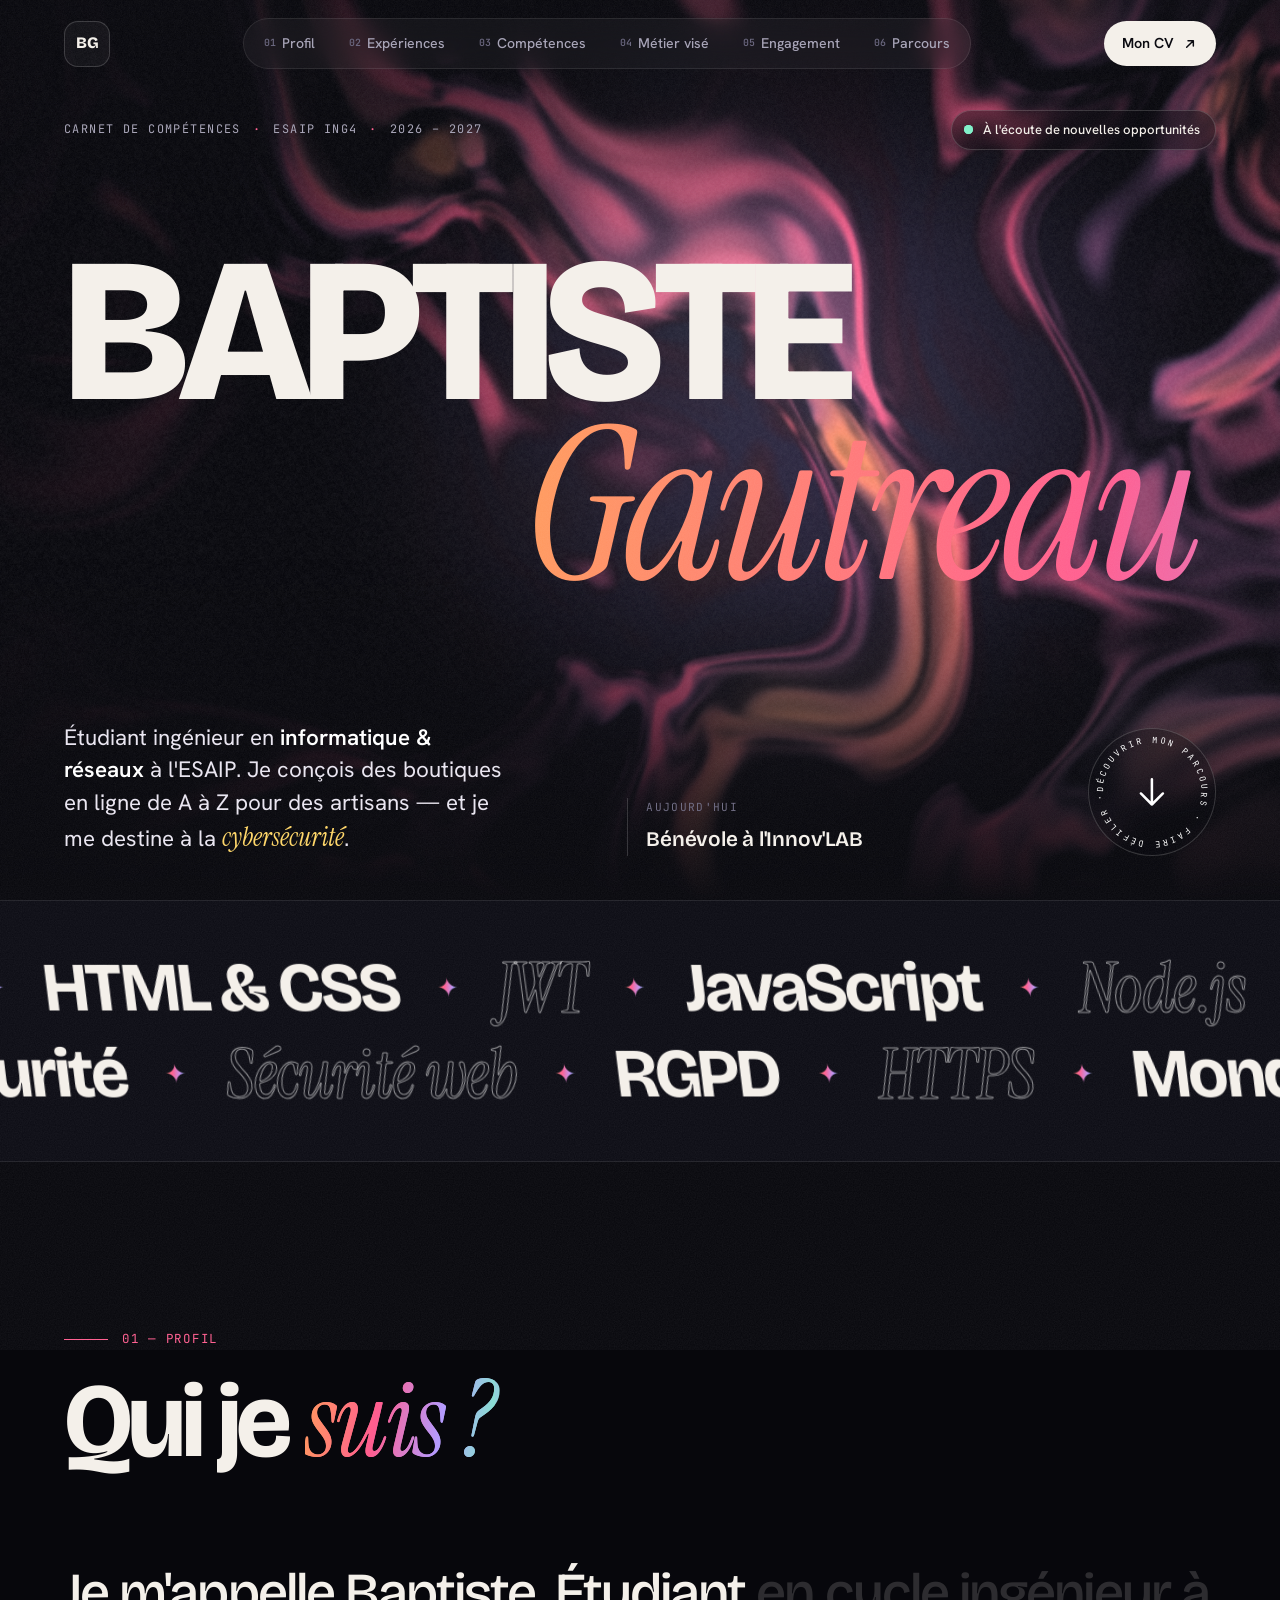
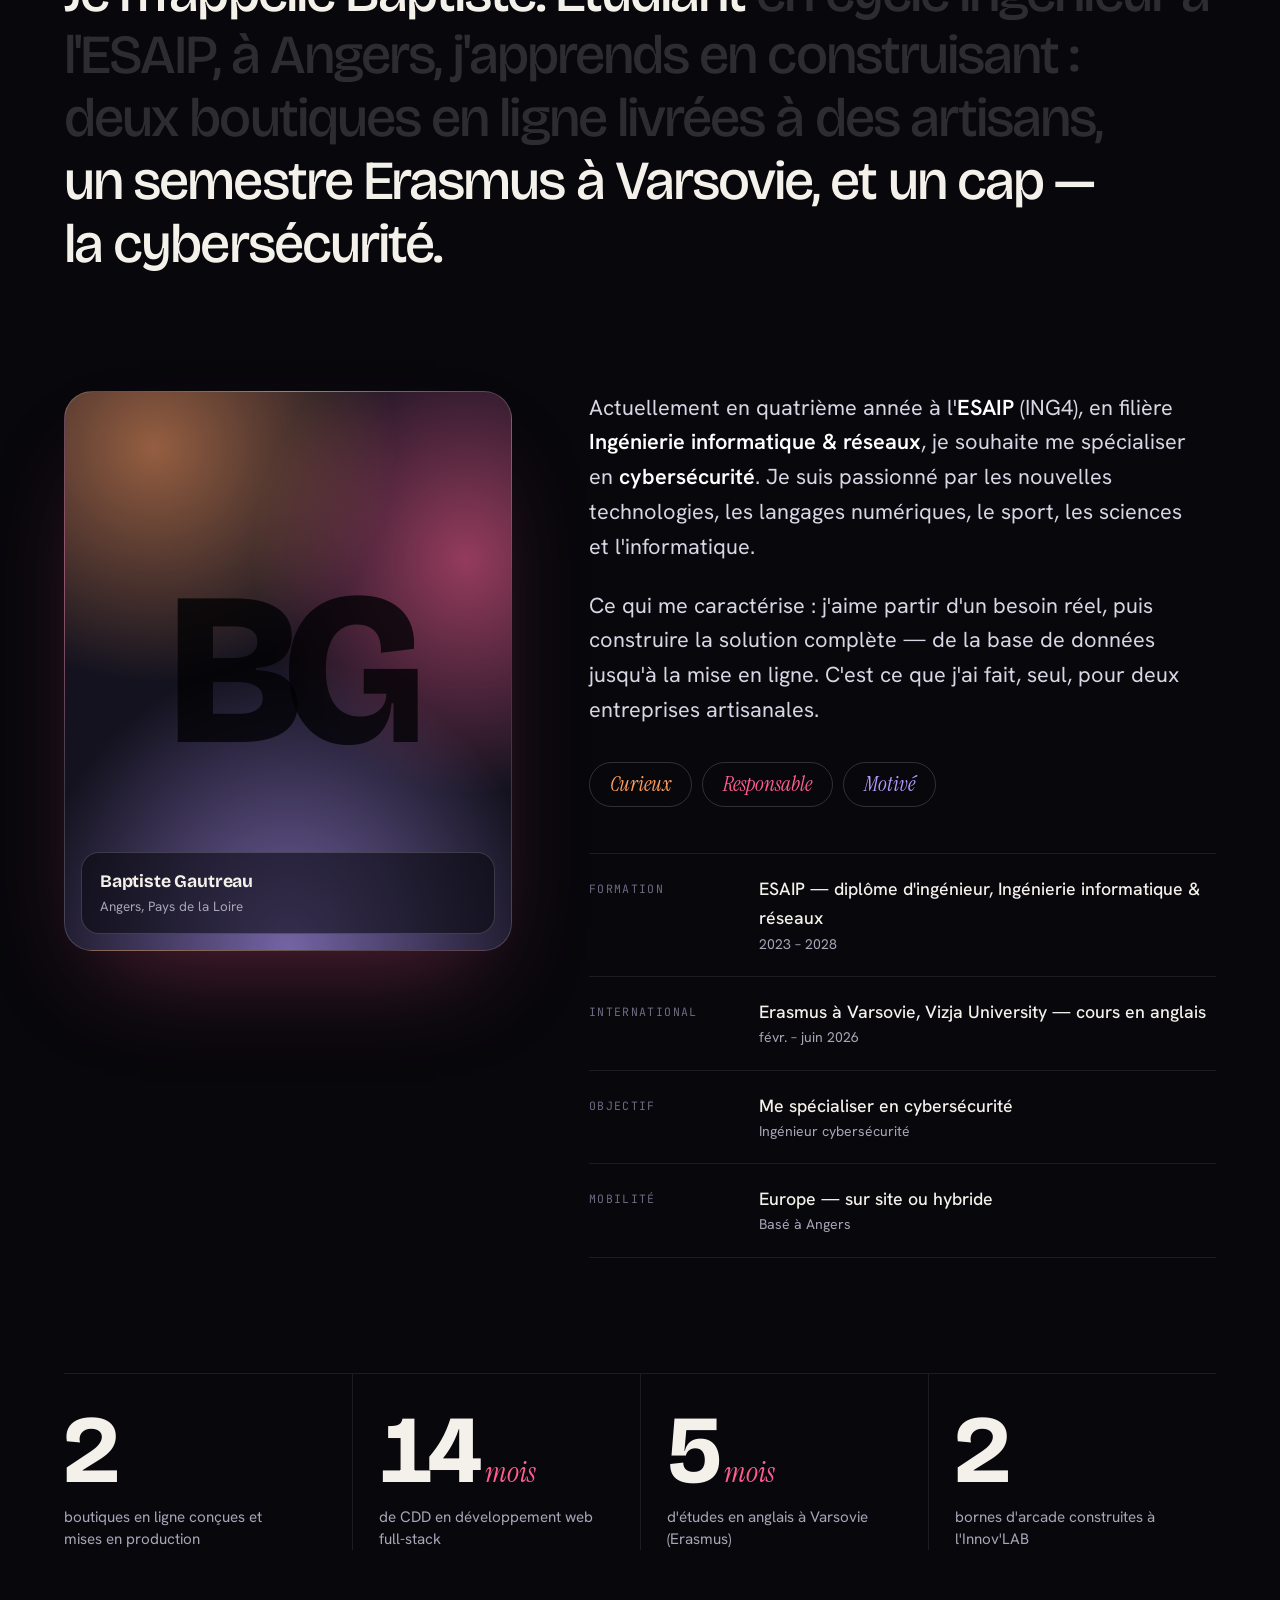
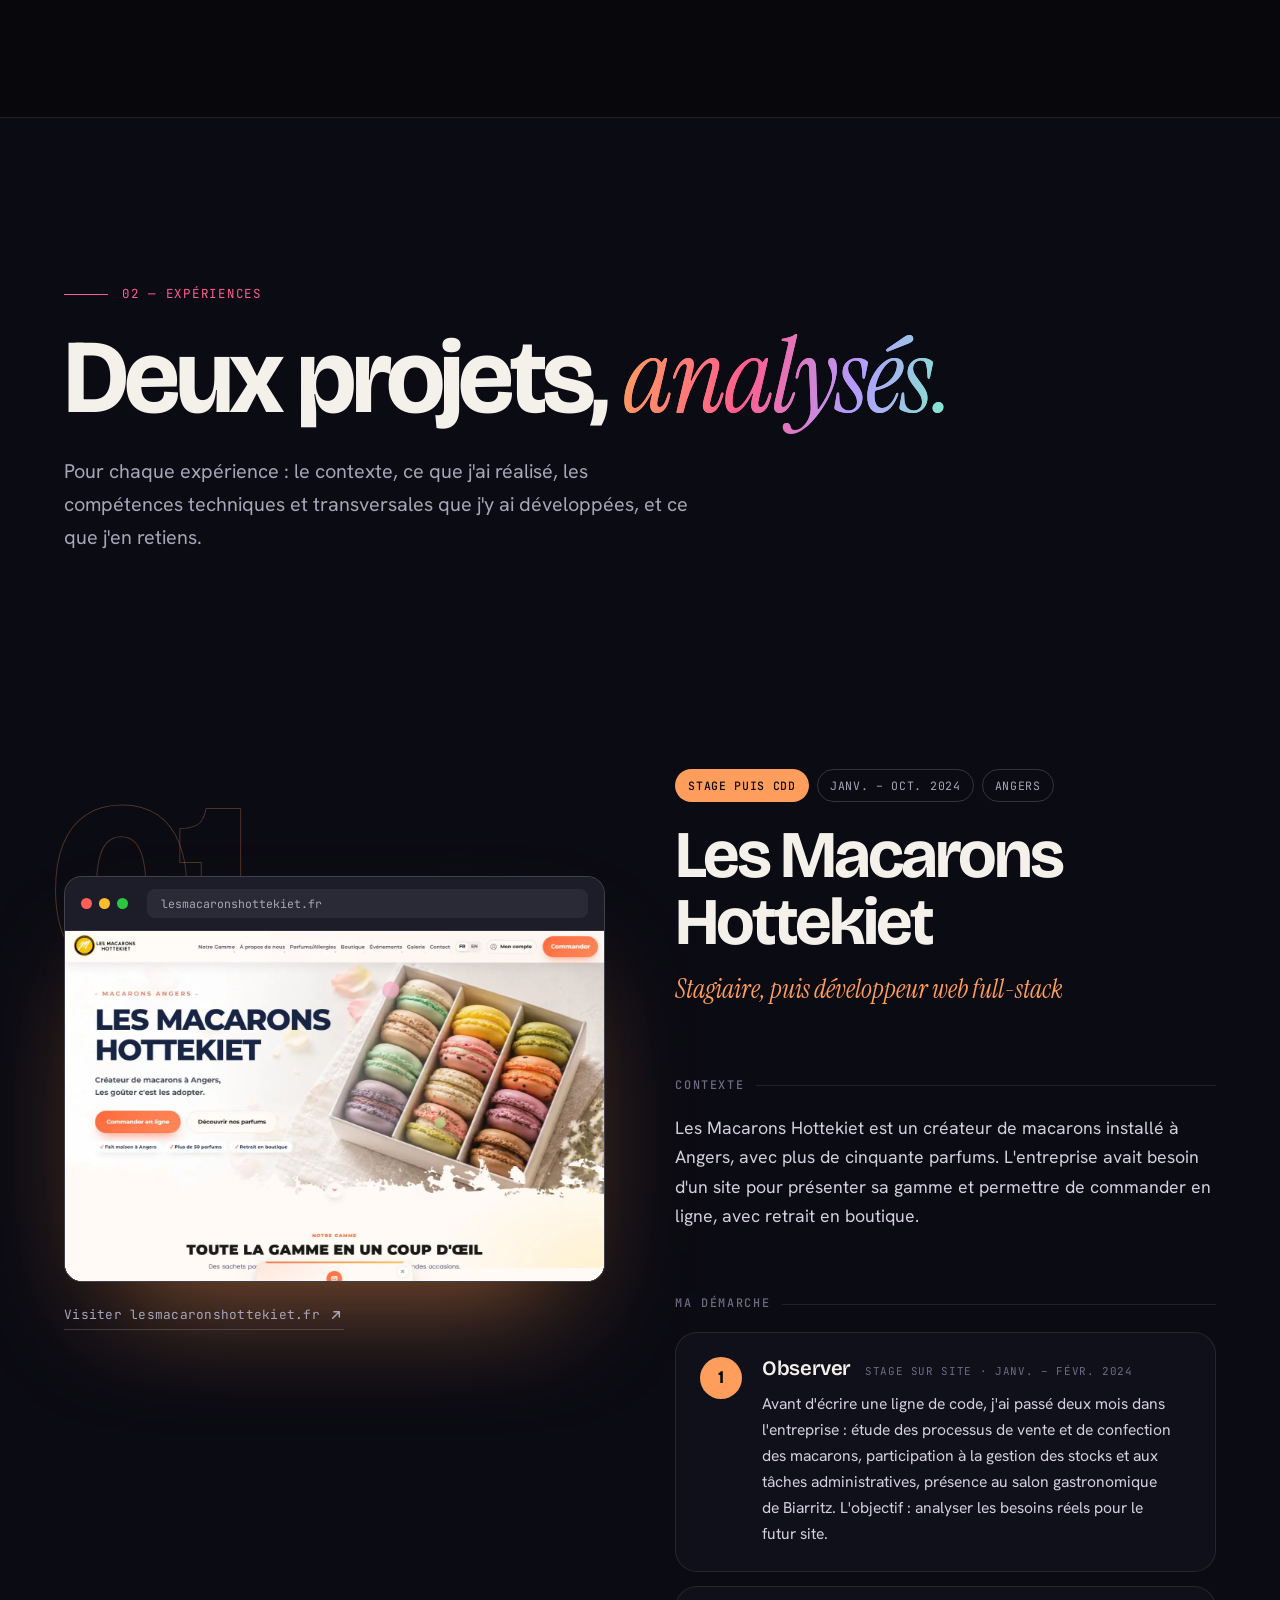
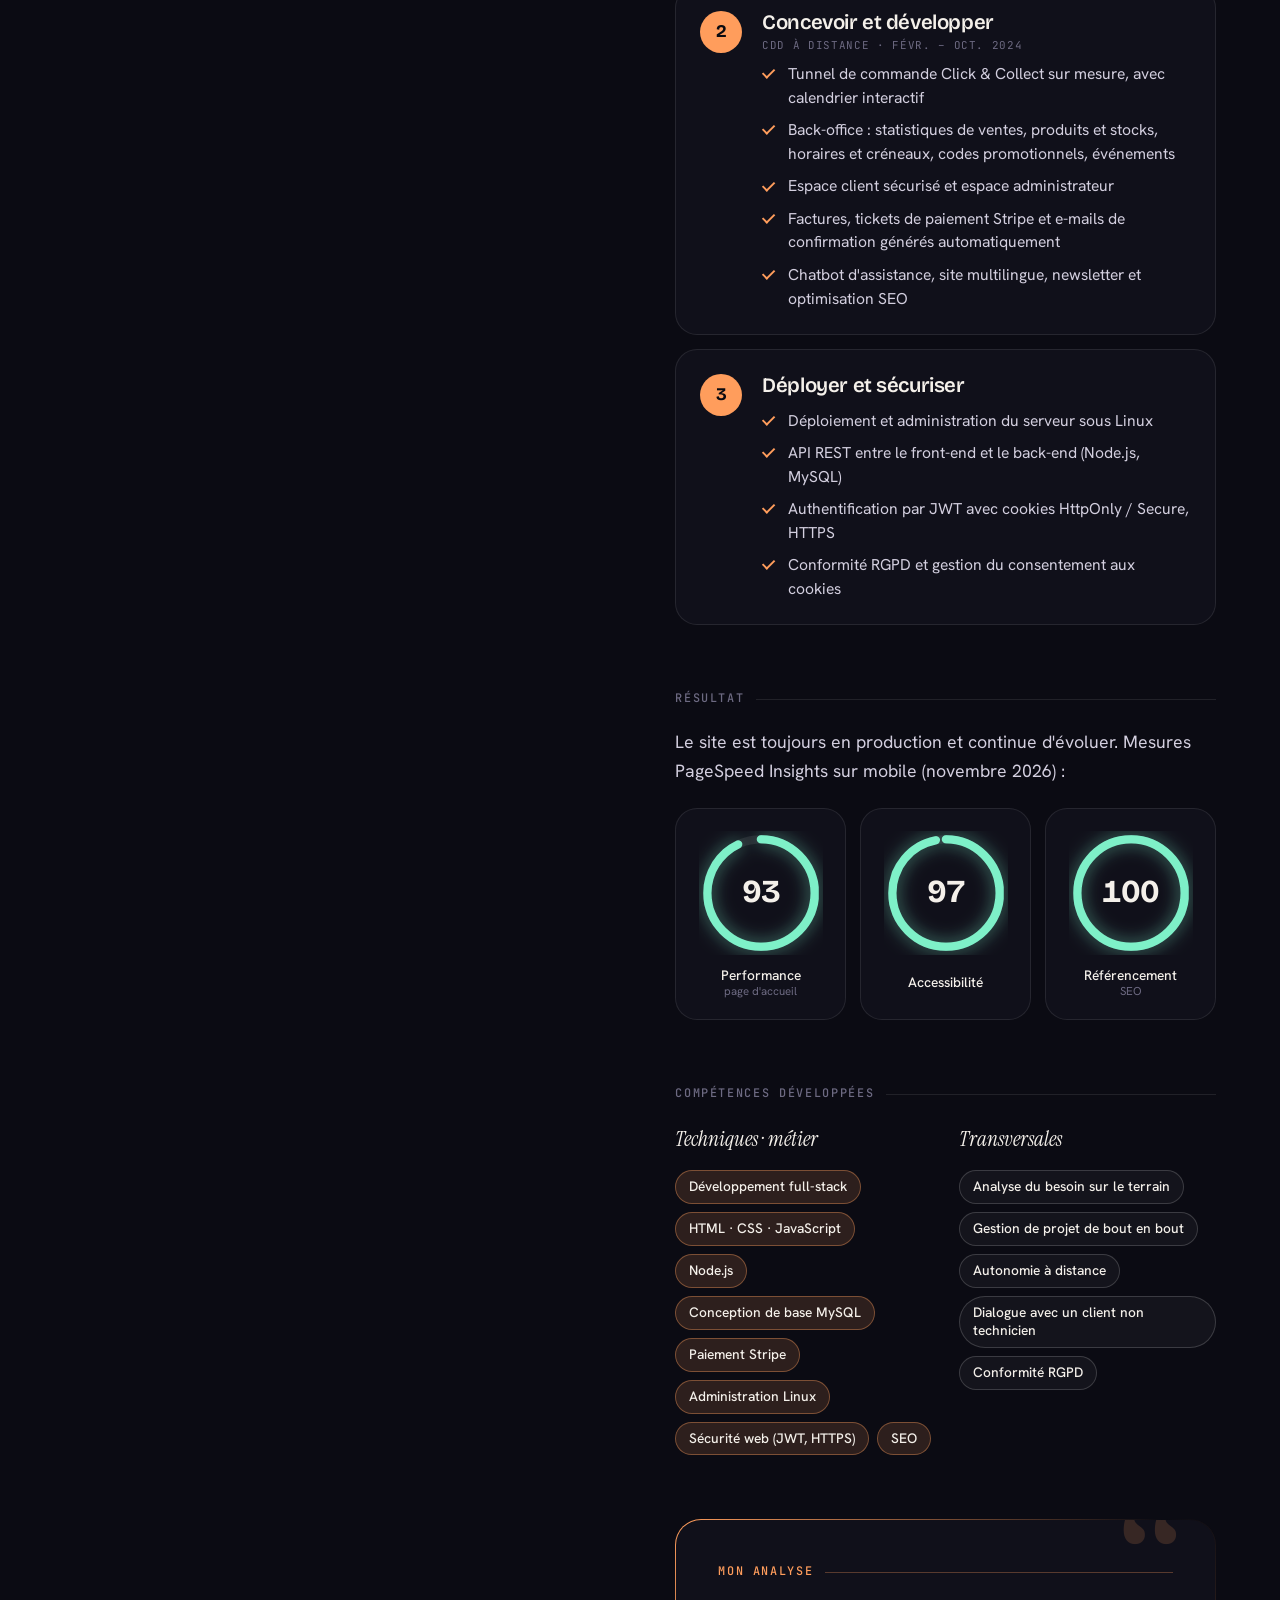
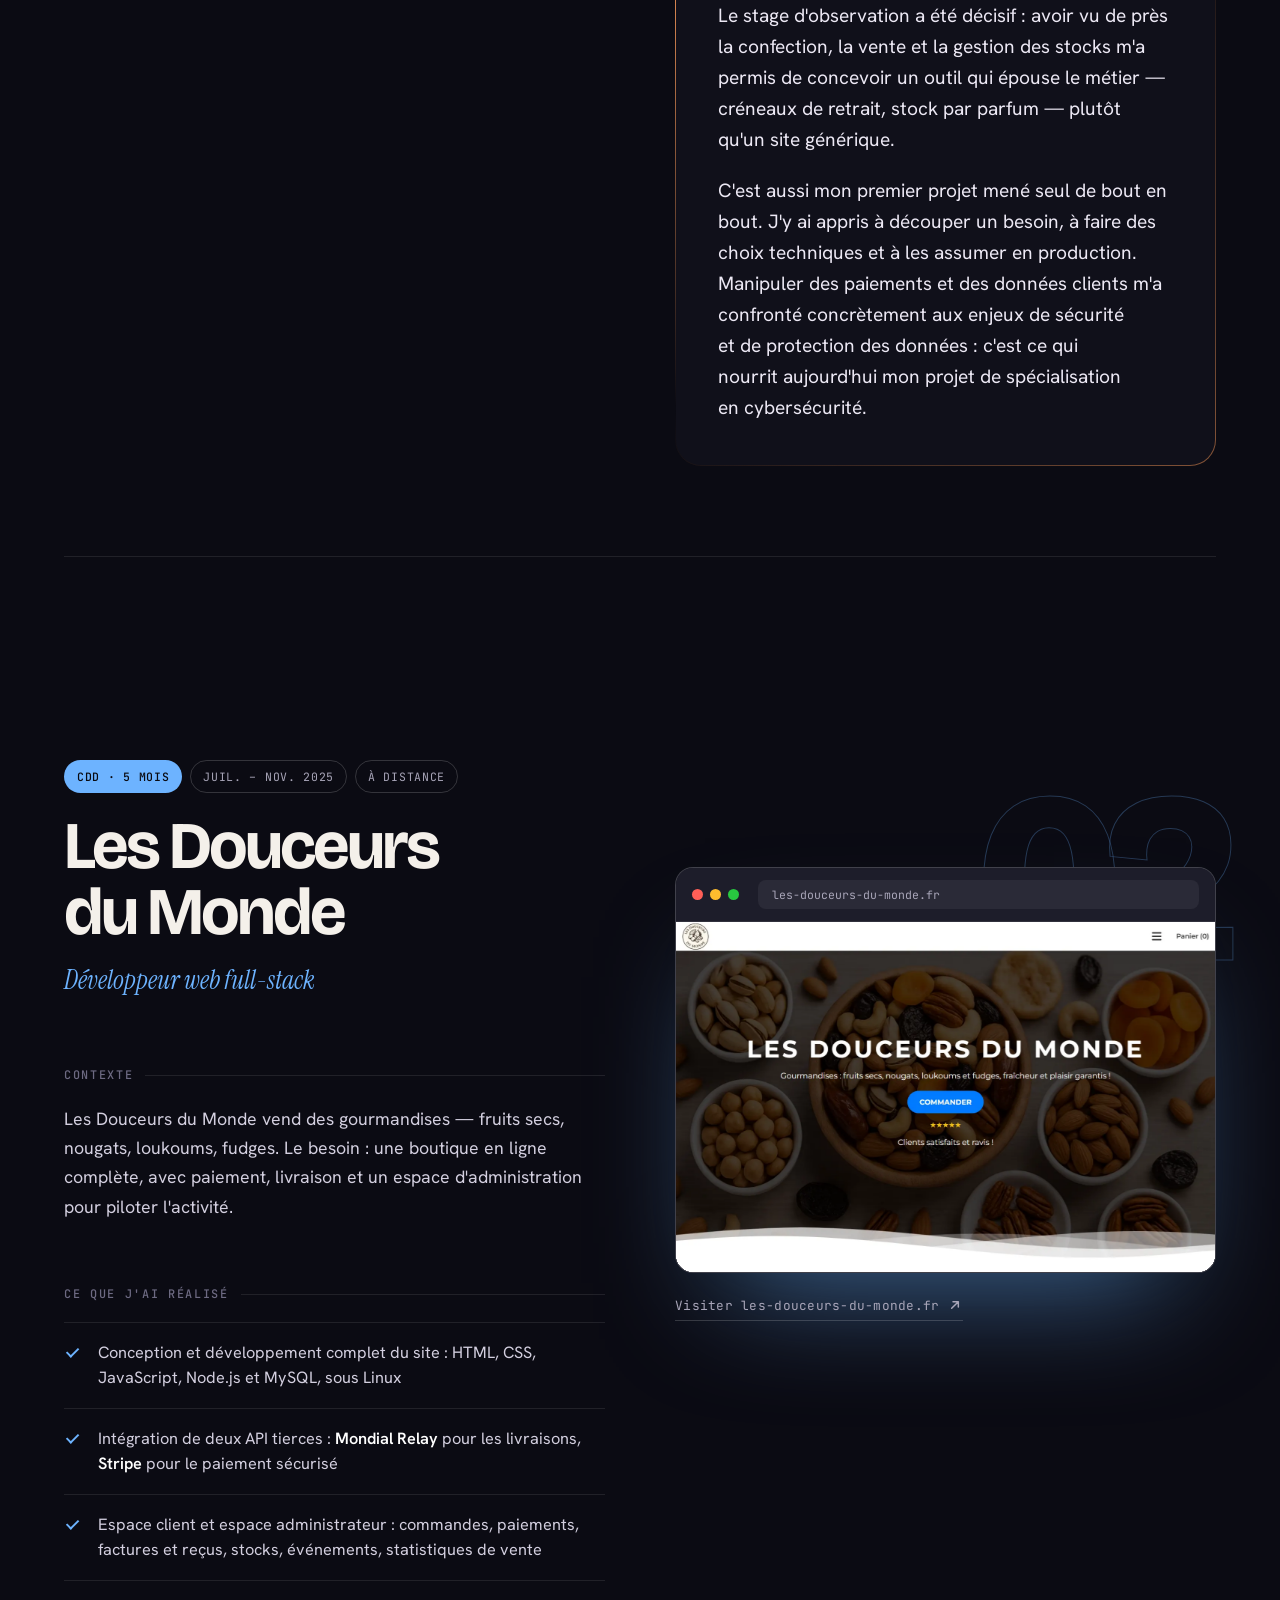
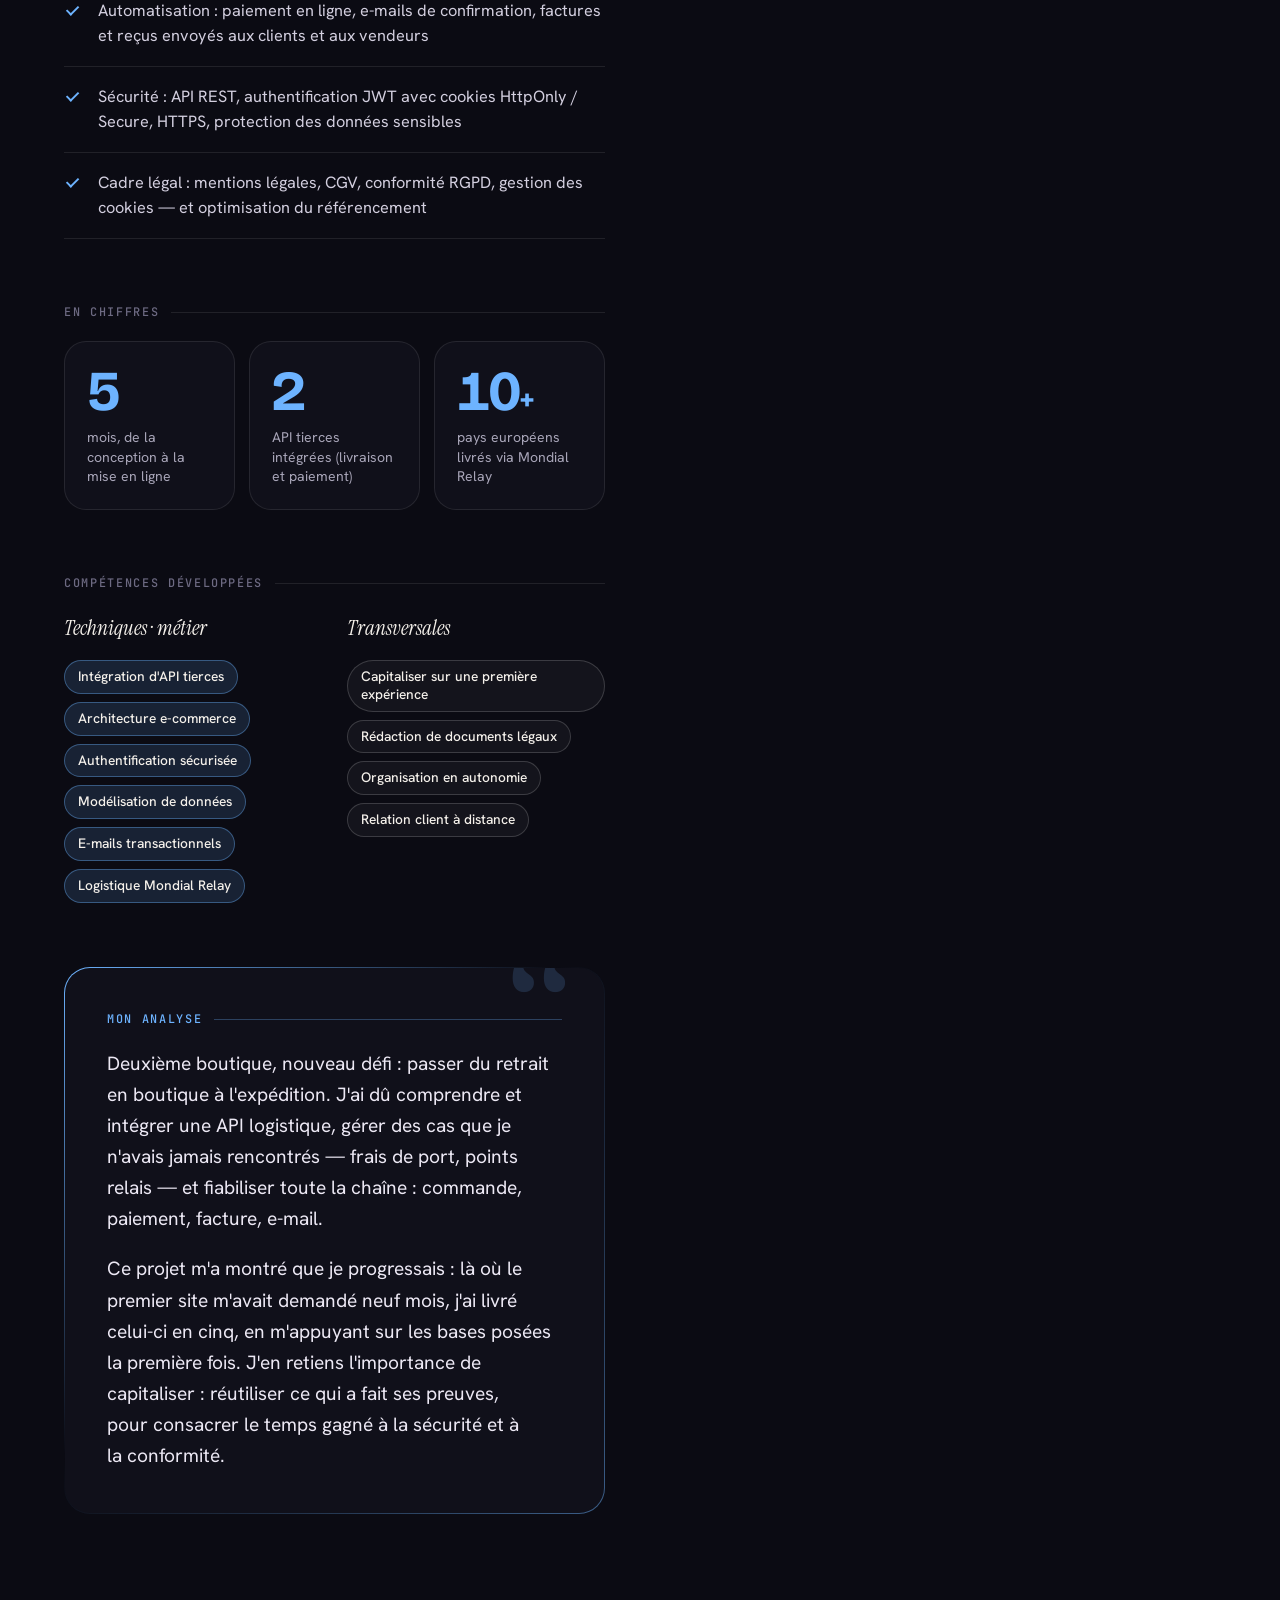
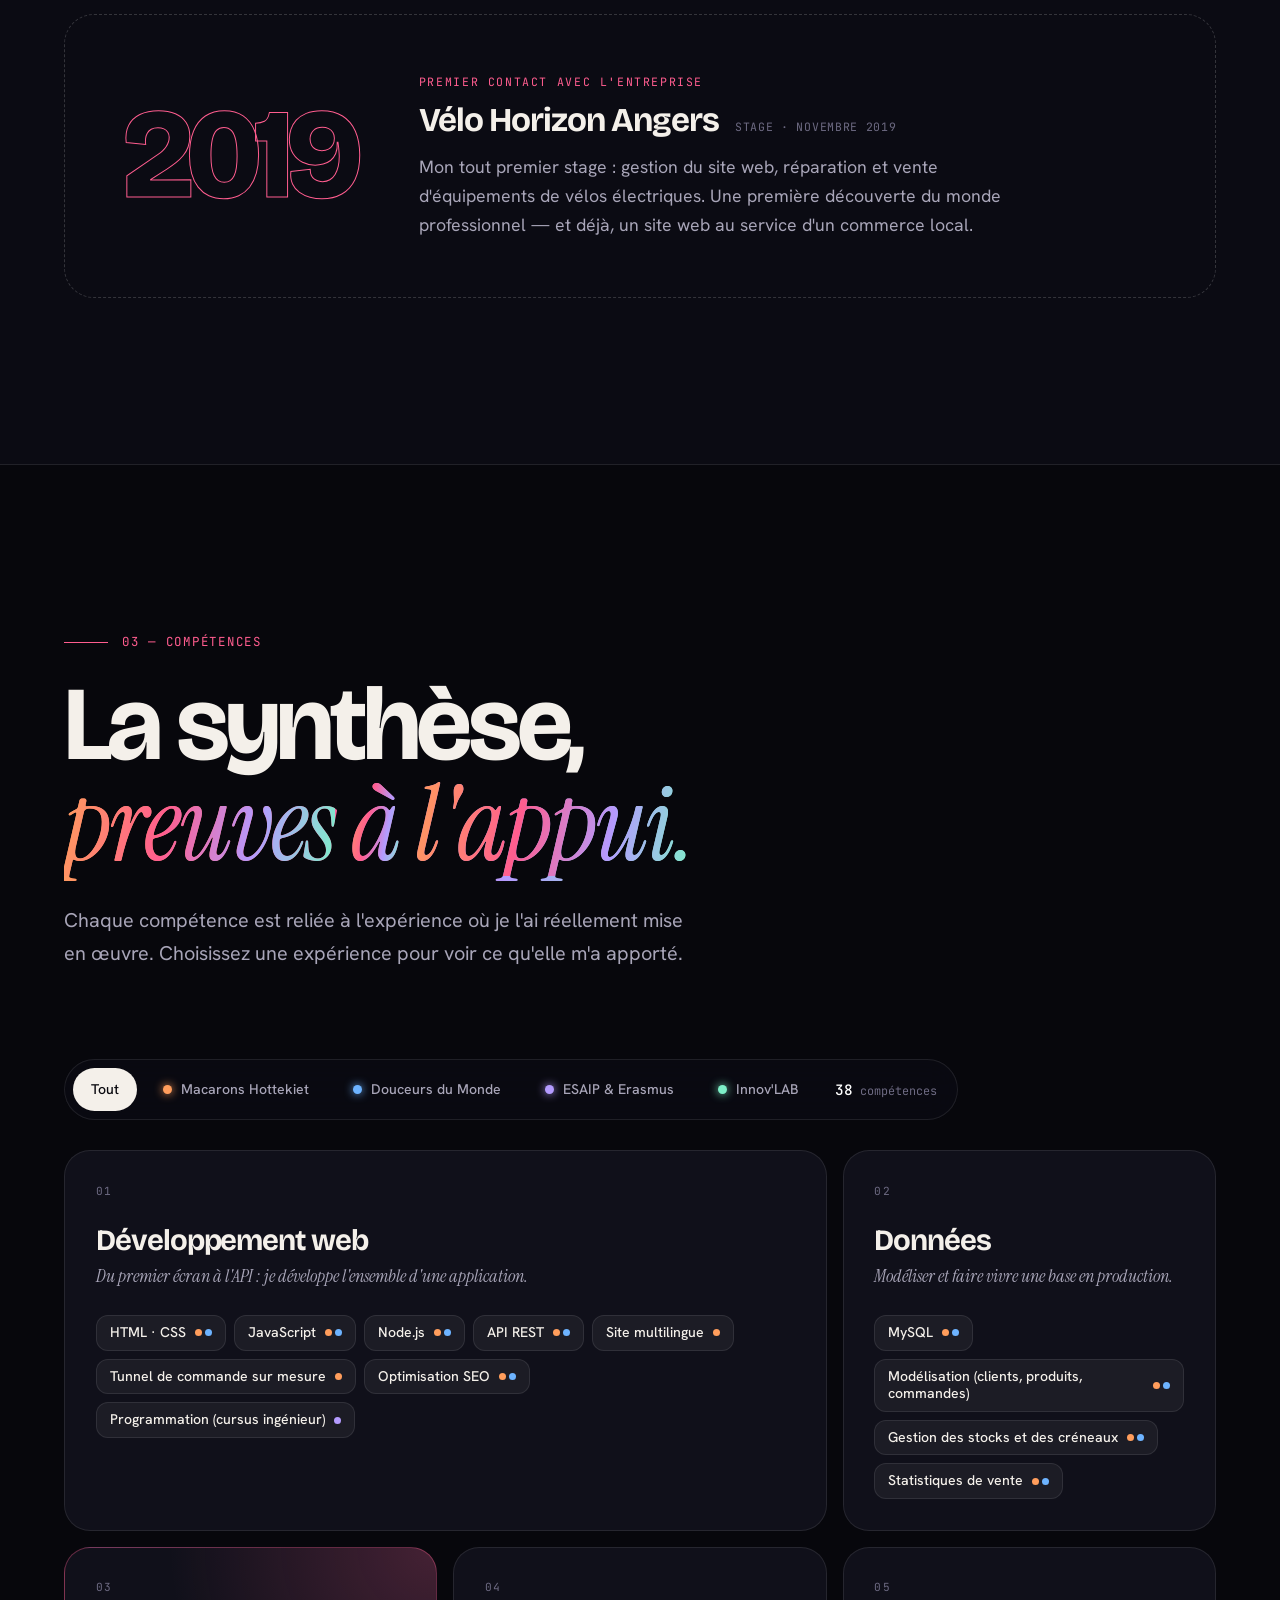
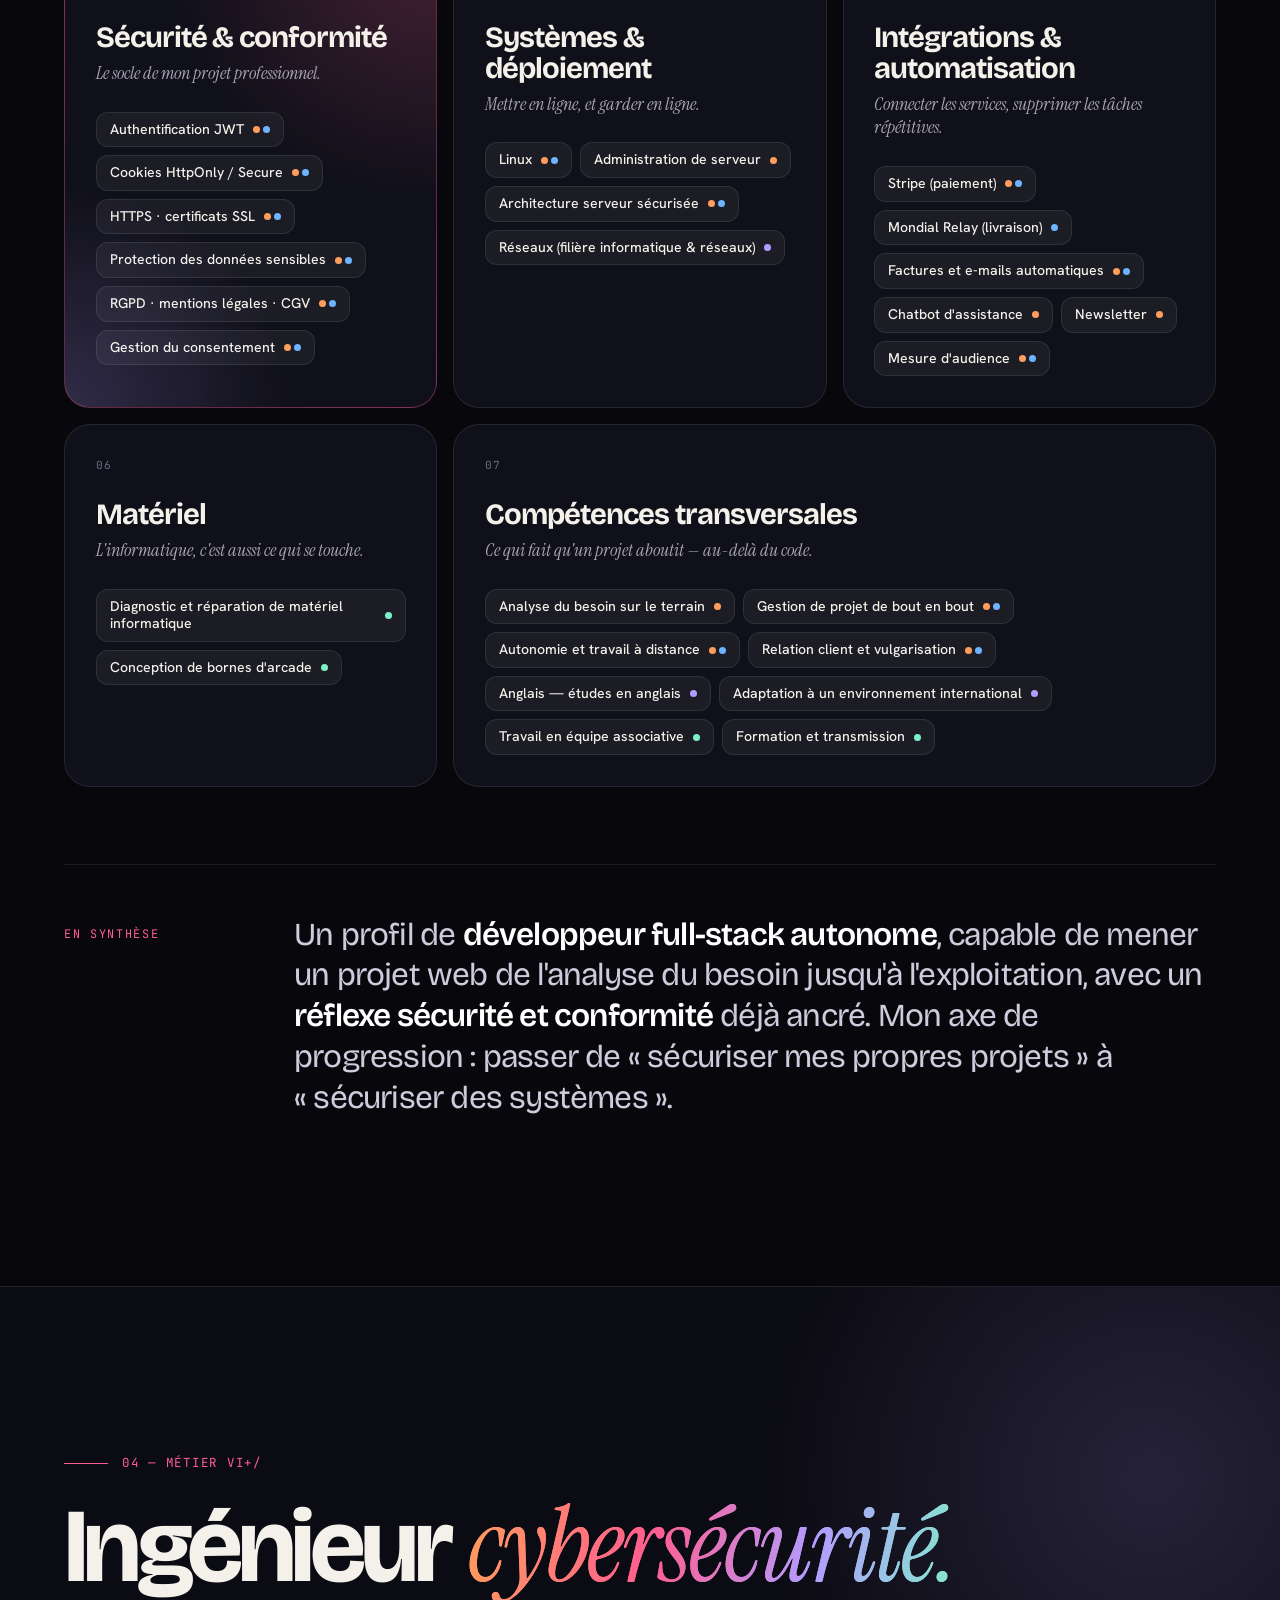
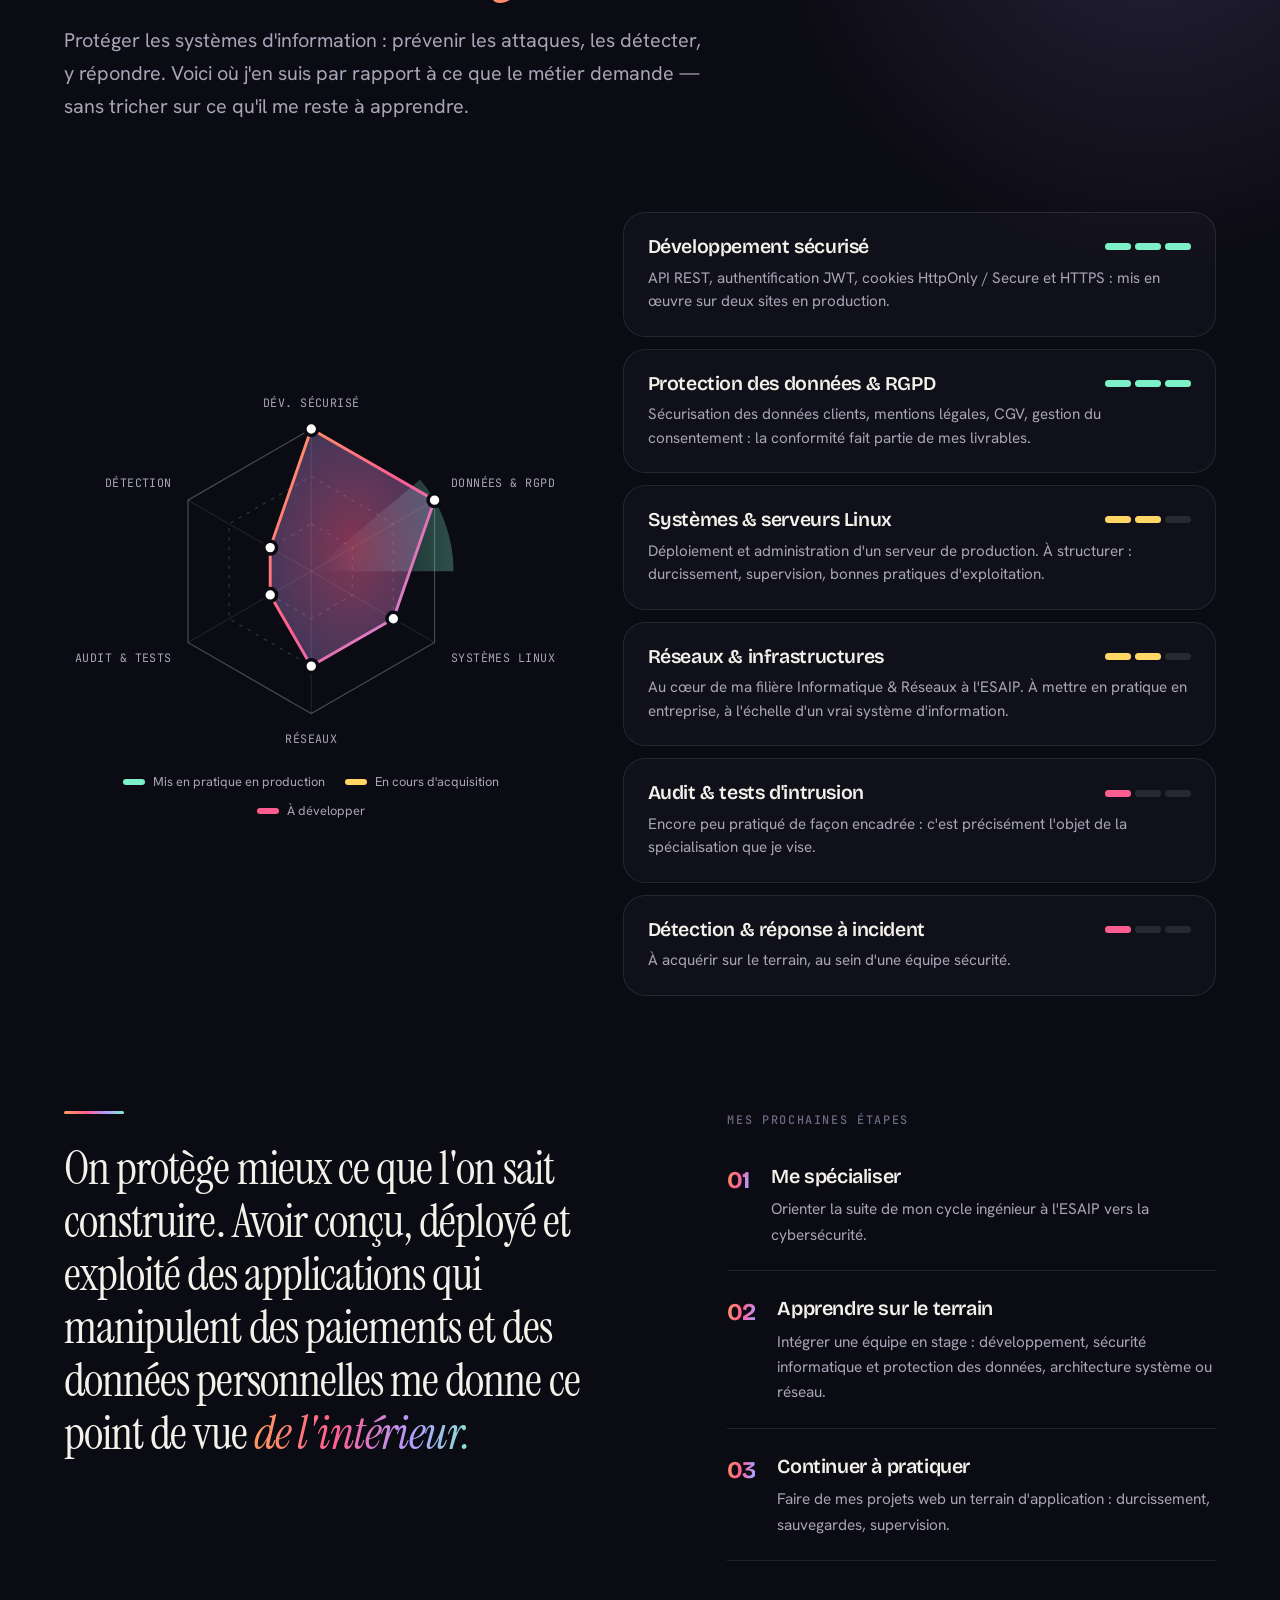
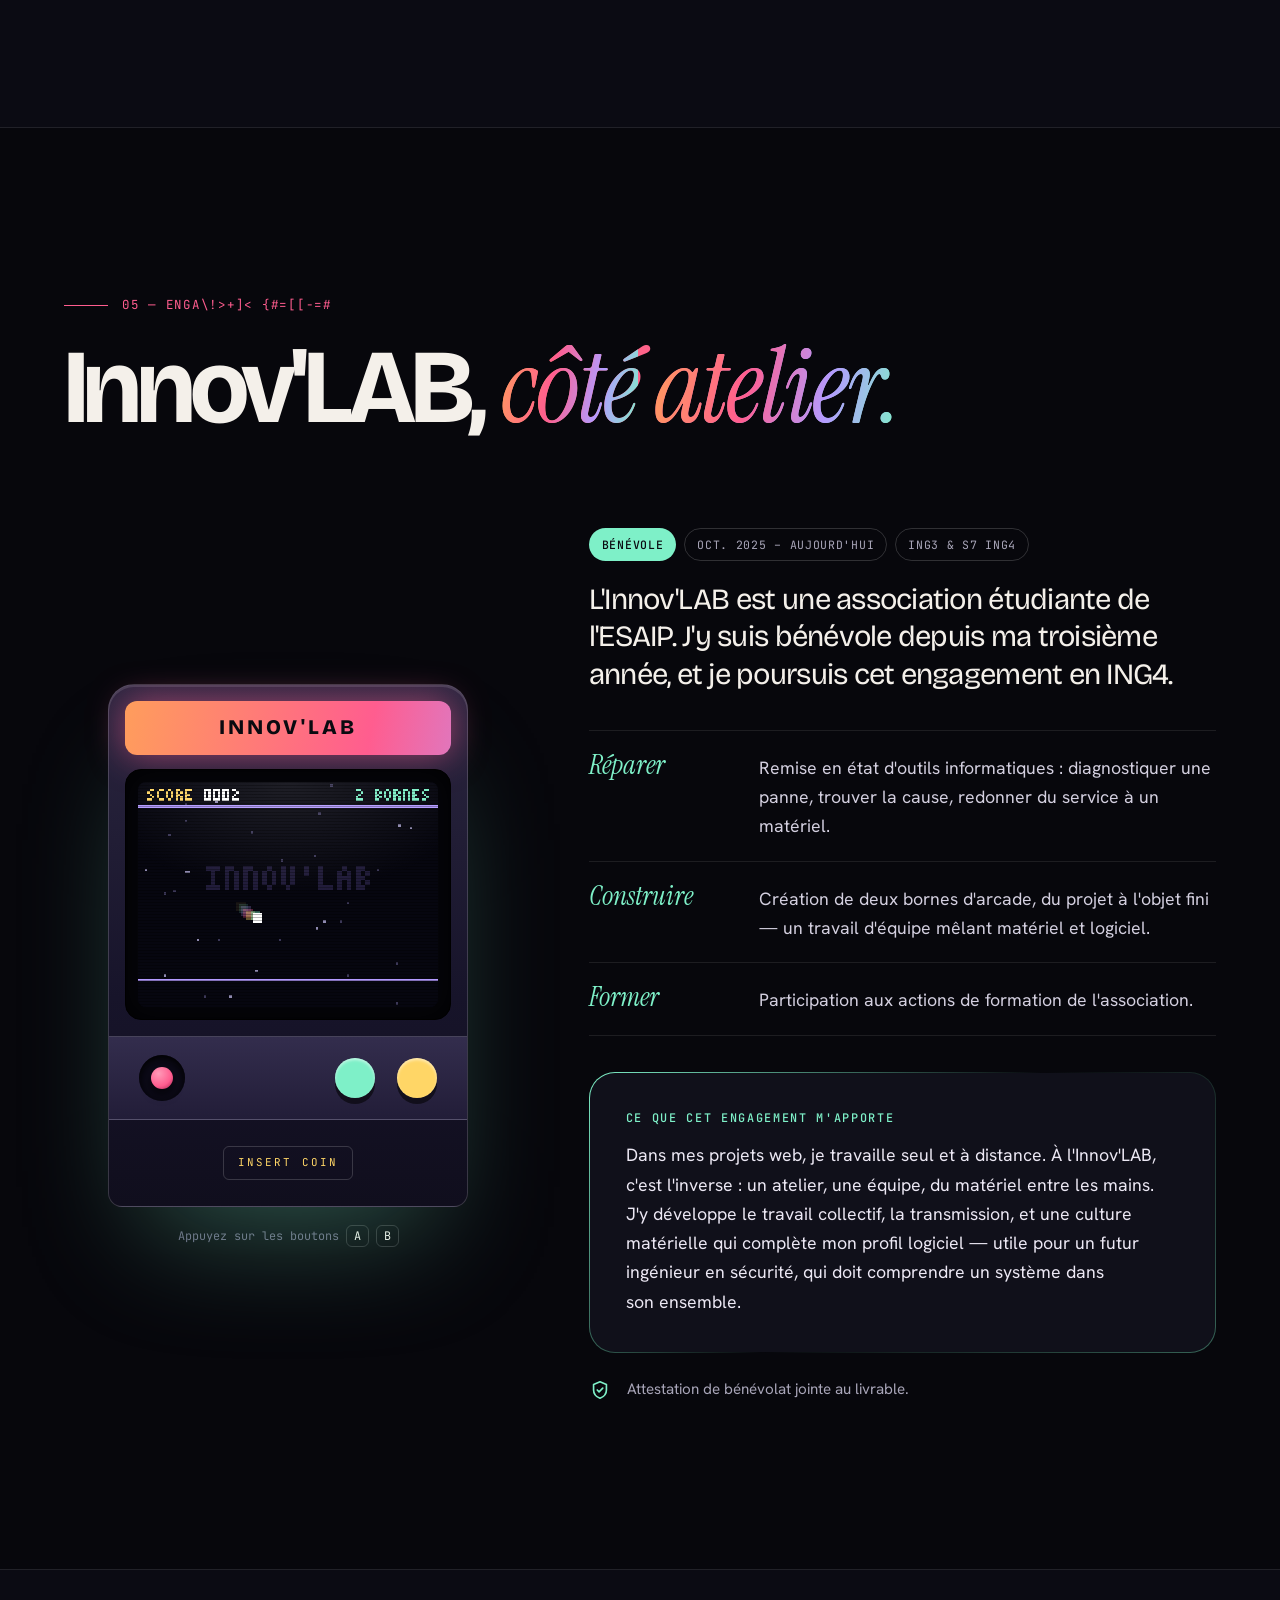
==== index.html @ 8e9316c1 "Portfolio et carnet de compétences (ESAIP ING4) Site statique : page principale, CV imprimable, styl" ====
<!doctype html>
<html lang="fr">
<head>
  <meta charset="utf-8">
  <meta name="viewport" content="width=device-width, initial-scale=1">
  <title>Baptiste Gautreau — Portfolio &amp; carnet de compétences</title>
  <meta name="description" content="Portfolio de Baptiste Gautreau, étudiant ingénieur en informatique et réseaux à l'ESAIP (Angers) : expériences, compétences et projet professionnel en cybersécurité.">
  <meta name="theme-color" content="#07070c">
  <meta property="og:title" content="Baptiste Gautreau — Portfolio">
  <meta property="og:description" content="Étudiant ingénieur en informatique et réseaux, développeur web full-stack, futur ingénieur cybersécurité.">
  <meta property="og:type" content="website">
  <link rel="icon" href="data:image/svg+xml,%3Csvg xmlns='http://www.w3.org/2000/svg' viewBox='0 0 64 64'%3E%3Cdefs%3E%3ClinearGradient id='g' x1='0' y1='0' x2='1' y2='1'%3E%3Cstop offset='0' stop-color='%23ff9d5c'/%3E%3Cstop offset='.5' stop-color='%23ff5d8f'/%3E%3Cstop offset='1' stop-color='%23b49bff'/%3E%3C/linearGradient%3E%3C/defs%3E%3Crect width='64' height='64' rx='16' fill='%2307070c'/%3E%3Ctext x='32' y='43' font-family='Arial,sans-serif' font-weight='800' font-size='28' text-anchor='middle' fill='url(%23g)'%3EBG%3C/text%3E%3C/svg%3E">
  <link rel="preconnect" href="https://fonts.googleapis.com">
  <link rel="preconnect" href="https://fonts.gstatic.com" crossorigin>
  <link href="https://fonts.googleapis.com/css2?family=Bricolage+Grotesque:opsz,wght@12..96,300..800&family=Hanken+Grotesk:wght@300..700&family=Instrument+Serif:ital@0;1&family=JetBrains+Mono:wght@400;500&display=swap" rel="stylesheet">
  <link rel="stylesheet" href="css/style.css">
  <script>document.documentElement.classList.add('js');</script>
</head>
<body>

  <!-- Écran d'ouverture -->
  <div class="loader" aria-hidden="true">
    <div class="loader__inner">
      <span class="loader__name">Baptiste Gautreau</span>
      <span class="loader__num">000</span>
    </div>
    <div class="loader__bar"><i></i></div>
  </div>

  <div class="cursor" aria-hidden="true"><span class="cursor__label"></span></div>
  <div class="cursor-dot" aria-hidden="true"></div>
  <div class="grain" aria-hidden="true"></div>
  <div class="progress" aria-hidden="true"><i></i></div>

  <a class="skip" href="#profil">Aller au contenu</a>

  <!-- Navigation -->
  <header class="nav">
    <a class="nav__logo magnetic" href="#top" aria-label="Retour en haut de page">
      <span>B</span><span>G</span>
    </a>
    <nav class="nav__links" aria-label="Navigation principale">
      <a href="#profil" data-nav><i>01</i>Profil</a>
      <a href="#experiences" data-nav><i>02</i>Expériences</a>
      <a href="#competences" data-nav><i>03</i>Compétences</a>
      <a href="#metier" data-nav><i>04</i>Métier visé</a>
      <a href="#engagement" data-nav><i>05</i>Engagement</a>
      <a href="#parcours" data-nav><i>06</i>Parcours</a>
    </nav>
    <a class="nav__cv magnetic" href="cv.html">
      <span>Mon CV</span>
      <svg viewBox="0 0 24 24" aria-hidden="true"><path d="M7 17 17 7M9 7h8v8"/></svg>
    </a>
    <button class="nav__burger" type="button" aria-label="Ouvrir le menu" aria-expanded="false" aria-controls="menu">
      <i></i><i></i>
    </button>
  </header>

  <!-- Menu mobile -->
  <div class="menu" id="menu" aria-hidden="true">
    <nav aria-label="Menu">
      <a href="#profil"><i>01</i>Profil</a>
      <a href="#experiences"><i>02</i>Expériences</a>
      <a href="#competences"><i>03</i>Compétences</a>
      <a href="#metier"><i>04</i>Métier visé</a>
      <a href="#engagement"><i>05</i>Engagement</a>
      <a href="#parcours"><i>06</i>Parcours</a>
      <a href="cv.html"><i>07</i>Mon CV</a>
    </nav>
    <p class="menu__foot">Angers, France · À l'écoute de nouvelles opportunités</p>
  </div>

  <main id="top">

    <!-- ============ HERO ============ -->
    <section class="hero" aria-label="Présentation">
      <canvas class="hero__canvas" aria-hidden="true"></canvas>
      <div class="hero__fallback" aria-hidden="true"></div>
      <div class="hero__veil" aria-hidden="true"></div>

      <div class="hero__top container">
        <p class="hero__eyebrow"><span data-scramble>Carnet de compétences</span><b>·</b><span>ESAIP ING4</span><b>·</b><span>2026 – 2027</span></p>
        <p class="hero__status"><i class="pulse"></i>À l'écoute de nouvelles opportunités</p>
      </div>

      <h1 class="hero__title container" aria-label="Baptiste Gautreau">
        <span class="hero__line hero__line--1" aria-hidden="true" data-chars>Baptiste</span>
        <span class="hero__line hero__line--2" aria-hidden="true"><span class="hero__word">Gautreau</span></span>
      </h1>

      <div class="hero__bottom container">
        <p class="hero__lead">
          Étudiant ingénieur en <strong>informatique &amp; réseaux</strong> à l'ESAIP.
          Je conçois des boutiques en ligne de A à Z pour des artisans —
          et je me destine à la <em>cybersécurité</em>.
        </p>

        <div class="hero__role" aria-hidden="true">
          <span class="hero__role-label">Aujourd'hui</span>
          <span class="rotator">
            <span class="is-on">Développeur web full-stack</span>
            <span>Étudiant ingénieur · ESAIP</span>
            <span>Bénévole à l'Innov'LAB</span>
            <span>Futur ingénieur cybersécurité</span>
          </span>
        </div>

        <a class="badge magnetic" href="#profil" aria-label="Découvrir mon profil">
          <svg class="badge__ring" viewBox="0 0 200 200" aria-hidden="true">
            <defs><path id="circle" d="M100,100 m-78,0 a78,78 0 1,1 156,0 a78,78 0 1,1 -156,0"/></defs>
            <text><textPath href="#circle" textLength="486">DÉCOUVRIR MON PARCOURS · FAIRE DÉFILER · </textPath></text>
          </svg>
          <svg class="badge__arrow" viewBox="0 0 24 24" aria-hidden="true"><path d="M12 4v16M5 13l7 7 7-7"/></svg>
        </a>
      </div>
    </section>

    <!-- Bandeau défilant -->
    <div class="marquee" aria-hidden="true">
      <div class="marquee__row" data-speed="1">
        <div class="marquee__track">
          <span>JavaScript</span><i>✦</i><span class="alt">Node.js</span><i>✦</i><span>MySQL</span><i>✦</i><span class="alt">API REST</span><i>✦</i><span>Linux</span><i>✦</i><span class="alt">Stripe</span><i>✦</i><span>HTML &amp; CSS</span><i>✦</i><span class="alt">JWT</span><i>✦</i>
        </div>
      </div>
      <div class="marquee__row" data-speed="-1">
        <div class="marquee__track">
          <span class="alt">Sécurité web</span><i>✦</i><span>RGPD</span><i>✦</i><span class="alt">HTTPS</span><i>✦</i><span>Mondial Relay</span><i>✦</i><span class="alt">SEO</span><i>✦</i><span>E-commerce</span><i>✦</i><span class="alt">Click &amp; Collect</span><i>✦</i><span>Cybersécurité</span><i>✦</i>
        </div>
      </div>
    </div>

    <!-- ============ 01 · QUI JE SUIS ============ -->
    <section class="section about" id="profil">
      <div class="container">
        <header class="shead">
          <p class="shead__num"><span data-scramble>01 — Profil</span></p>
          <h2 class="shead__title" data-words>Qui je <em>suis&nbsp;?</em></h2>
        </header>

        <p class="statement" data-statement>
          Je m'appelle Baptiste. Étudiant en cycle ingénieur à l'ESAIP, à Angers,
          j'apprends en construisant&nbsp;: deux boutiques en ligne livrées à des artisans,
          un semestre Erasmus à Varsovie, et un cap — la cybersécurité.
        </p>

        <div class="about__grid">
          <div class="portrait tilt" data-reveal>
            <div class="portrait__inner">
              <div class="portrait__mono" aria-hidden="true">BG</div>
              <img src="assets/photo.jpg" alt="Portrait de Baptiste Gautreau" onerror="this.remove()">
              <div class="portrait__glare" aria-hidden="true"></div>
              <div class="portrait__tag">
                <b>Baptiste Gautreau</b>
                <span>Angers, Pays de la Loire</span>
              </div>
            </div>
          </div>

          <div class="about__text">
            <p data-reveal>
              Actuellement en quatrième année à l'<strong>ESAIP</strong> (ING4), en filière
              <strong>Ingénierie informatique &amp; réseaux</strong>, je souhaite me spécialiser en
              <strong>cybersécurité</strong>. Je suis passionné par les nouvelles technologies,
              les langages numériques, le sport, les sciences et l'informatique.
            </p>
            <p data-reveal data-delay="1">
              Ce qui me caractérise&nbsp;: j'aime partir d'un besoin réel, puis construire la solution
              complète — de la base de données jusqu'à la mise en ligne. C'est ce que j'ai fait, seul,
              pour deux entreprises artisanales.
            </p>

            <ul class="traits" data-reveal data-delay="2">
              <li>Curieux</li>
              <li>Responsable</li>
              <li>Motivé</li>
            </ul>

            <dl class="facts">
              <div data-reveal>
                <dt>Formation</dt>
                <dd>ESAIP — diplôme d'ingénieur, Ingénierie informatique &amp; réseaux <span>2023 – 2028</span></dd>
              </div>
              <div data-reveal data-delay="1">
                <dt>International</dt>
                <dd>Erasmus à Varsovie, Vizja University — cours en anglais <span>févr. – juin 2026</span></dd>
              </div>
              <div data-reveal data-delay="2">
                <dt>Objectif</dt>
                <dd>Me spécialiser en cybersécurité <span>Ingénieur cybersécurité</span></dd>
              </div>
              <div data-reveal data-delay="3">
                <dt>Mobilité</dt>
                <dd>Europe — sur site ou hybride <span>Basé à Angers</span></dd>
              </div>
            </dl>
          </div>
        </div>

        <ul class="stats">
          <li data-reveal>
            <b><span data-count="2">2</span></b>
            <span>boutiques en ligne conçues et mises en production</span>
          </li>
          <li data-reveal data-delay="1">
            <b><span data-count="14">14</span><small>mois</small></b>
            <span>de CDD en développement web full-stack</span>
          </li>
          <li data-reveal data-delay="2">
            <b><span data-count="5">5</span><small>mois</small></b>
            <span>d'études en anglais à Varsovie (Erasmus)</span>
          </li>
          <li data-reveal data-delay="3">
            <b><span data-count="2">2</span></b>
            <span>bornes d'arcade construites à l'Innov'LAB</span>
          </li>
        </ul>
      </div>
    </section>

    <!-- ============ 02 · EXPÉRIENCES ============ -->
    <section class="section cases" id="experiences">
      <div class="container">
        <header class="shead">
          <p class="shead__num"><span data-scramble>02 — Expériences</span></p>
          <h2 class="shead__title" data-words>Deux projets, <em>analysés.</em></h2>
          <p class="shead__lead" data-reveal>
            Pour chaque expérience&nbsp;: le contexte, ce que j'ai réalisé, les compétences
            techniques et transversales que j'y ai développées, et ce que j'en retiens.
          </p>
        </header>

        <!-- ---- Expérience 1 ---- -->
        <article class="case" data-case style="--accent: var(--c-apricot)">
          <div class="case__visual">
            <div class="case__sticky">
              <span class="case__index" aria-hidden="true">01</span>
              <figure class="browser tilt" data-cursor="Défile">
                <div class="browser__bar" aria-hidden="true">
                  <i></i><i></i><i></i>
                  <span class="browser__url">lesmacaronshottekiet.fr</span>
                </div>
                <div class="browser__view">
                  <img src="assets/hottekiet-full.webp" width="1440" height="5200" alt="Capture d'écran du site Les Macarons Hottekiet : page d'accueil, gamme et commande en ligne">
                </div>
                <div class="browser__glare" aria-hidden="true"></div>
              </figure>
              <a class="link-ext" href="https://lesmacaronshottekiet.fr" target="_blank" rel="noopener">
                Visiter lesmacaronshottekiet.fr
                <svg viewBox="0 0 24 24" aria-hidden="true"><path d="M7 17 17 7M9 7h8v8"/></svg>
              </a>
            </div>
          </div>

          <div class="case__body">
            <header class="case__head">
              <p class="case__meta" data-reveal><span>Stage puis CDD</span><span>janv. – oct. 2024</span><span>Angers</span></p>
              <h3 class="case__title" data-words>Les Macarons Hottekiet</h3>
              <p class="case__role" data-reveal>Stagiaire, puis développeur web full-stack</p>
            </header>

            <div class="block" data-reveal>
              <h4>Contexte</h4>
              <p>
                Les Macarons Hottekiet est un créateur de macarons installé à Angers, avec plus de
                cinquante parfums. L'entreprise avait besoin d'un site pour présenter sa gamme et
                permettre de commander en ligne, avec retrait en boutique.
              </p>
            </div>

            <div class="block">
              <h4 data-reveal>Ma démarche</h4>
              <ol class="steps">
                <li data-reveal>
                  <span class="steps__n">1</span>
                  <div>
                    <h5>Observer <small>Stage sur site · janv. – févr. 2024</small></h5>
                    <p>
                      Avant d'écrire une ligne de code, j'ai passé deux mois dans l'entreprise&nbsp;:
                      étude des processus de vente et de confection des macarons, participation à la
                      gestion des stocks et aux tâches administratives, présence au salon gastronomique
                      de Biarritz. L'objectif&nbsp;: analyser les besoins réels pour le futur site.
                    </p>
                  </div>
                </li>
                <li data-reveal>
                  <span class="steps__n">2</span>
                  <div>
                    <h5>Concevoir et développer <small>CDD à distance · févr. – oct. 2024</small></h5>
                    <ul class="ticks">
                      <li>Tunnel de commande Click &amp; Collect sur mesure, avec calendrier interactif</li>
                      <li>Back-office&nbsp;: statistiques de ventes, produits et stocks, horaires et créneaux, codes promotionnels, événements</li>
                      <li>Espace client sécurisé et espace administrateur</li>
                      <li>Factures, tickets de paiement Stripe et e-mails de confirmation générés automatiquement</li>
                      <li>Chatbot d'assistance, site multilingue, newsletter et optimisation SEO</li>
                    </ul>
                  </div>
                </li>
                <li data-reveal>
                  <span class="steps__n">3</span>
                  <div>
                    <h5>Déployer et sécuriser</h5>
                    <ul class="ticks">
                      <li>Déploiement et administration du serveur sous Linux</li>
                      <li>API REST entre le front-end et le back-end (Node.js, MySQL)</li>
                      <li>Authentification par JWT avec cookies HttpOnly / Secure, HTTPS</li>
                      <li>Conformité RGPD et gestion du consentement aux cookies</li>
                    </ul>
                  </div>
                </li>
              </ol>
            </div>

            <div class="block" data-reveal>
              <h4>Résultat</h4>
              <p>Le site est toujours en production et continue d'évoluer. Mesures PageSpeed Insights sur mobile (novembre 2026)&nbsp;:</p>
              <ul class="gauges">
                <li class="gauge" style="--v: 93">
                  <svg viewBox="0 0 120 120" aria-hidden="true"><circle class="gauge__bg" cx="60" cy="60" r="52"/><circle class="gauge__fg" cx="60" cy="60" r="52" pathLength="100"/></svg>
                  <b><span data-count="93">93</span></b>
                  <span>Performance <small>page d'accueil</small></span>
                </li>
                <li class="gauge" style="--v: 97">
                  <svg viewBox="0 0 120 120" aria-hidden="true"><circle class="gauge__bg" cx="60" cy="60" r="52"/><circle class="gauge__fg" cx="60" cy="60" r="52" pathLength="100"/></svg>
                  <b><span data-count="97">97</span></b>
                  <span>Accessibilité</span>
                </li>
                <li class="gauge" style="--v: 100">
                  <svg viewBox="0 0 120 120" aria-hidden="true"><circle class="gauge__bg" cx="60" cy="60" r="52"/><circle class="gauge__fg" cx="60" cy="60" r="52" pathLength="100"/></svg>
                  <b><span data-count="100">100</span></b>
                  <span>Référencement <small>SEO</small></span>
                </li>
              </ul>
            </div>

            <div class="block" data-reveal>
              <h4>Compétences développées</h4>
              <div class="skillcols">
                <div>
                  <h5>Techniques · métier</h5>
                  <ul class="chips">
                    <li>Développement full-stack</li>
                    <li>HTML · CSS · JavaScript</li>
                    <li>Node.js</li>
                    <li>Conception de base MySQL</li>
                    <li>Paiement Stripe</li>
                    <li>Administration Linux</li>
                    <li>Sécurité web (JWT, HTTPS)</li>
                    <li>SEO</li>
                  </ul>
                </div>
                <div>
                  <h5>Transversales</h5>
                  <ul class="chips chips--soft">
                    <li>Analyse du besoin sur le terrain</li>
                    <li>Gestion de projet de bout en bout</li>
                    <li>Autonomie à distance</li>
                    <li>Dialogue avec un client non technicien</li>
                    <li>Conformité RGPD</li>
                  </ul>
                </div>
              </div>
            </div>

            <div class="block analysis" data-reveal>
              <h4>Mon analyse</h4>
              <p>
                Le stage d'observation a été décisif&nbsp;: avoir vu de près la confection, la vente et
                la gestion des stocks m'a permis de concevoir un outil qui épouse le métier — créneaux
                de retrait, stock par parfum — plutôt qu'un site générique.
              </p>
              <p>
                C'est aussi mon premier projet mené seul de bout en bout. J'y ai appris à découper un
                besoin, à faire des choix techniques et à les assumer en production. Manipuler des
                paiements et des données clients m'a confronté concrètement aux enjeux de sécurité et
                de protection des données&nbsp;: c'est ce qui nourrit aujourd'hui mon projet de
                spécialisation en cybersécurité.
              </p>
            </div>
          </div>
        </article>

        <!-- ---- Expérience 2 ---- -->
        <article class="case case--flip" data-case style="--accent: var(--c-sky)">
          <div class="case__visual">
            <div class="case__sticky">
              <span class="case__index" aria-hidden="true">02</span>
              <figure class="browser tilt" data-cursor="Défile">
                <div class="browser__bar" aria-hidden="true">
                  <i></i><i></i><i></i>
                  <span class="browser__url">les-douceurs-du-monde.fr</span>
                </div>
                <div class="browser__view">
                  <img src="assets/douceurs-full.webp" width="1440" height="4300" alt="Capture d'écran du site Les Douceurs du Monde : accueil, livraison et catalogue" loading="lazy">
                </div>
                <div class="browser__glare" aria-hidden="true"></div>
              </figure>
              <a class="link-ext" href="https://les-douceurs-du-monde.fr" target="_blank" rel="noopener">
                Visiter les-douceurs-du-monde.fr
                <svg viewBox="0 0 24 24" aria-hidden="true"><path d="M7 17 17 7M9 7h8v8"/></svg>
              </a>
            </div>
          </div>

          <div class="case__body">
            <header class="case__head">
              <p class="case__meta" data-reveal><span>CDD · 5 mois</span><span>juil. – nov. 2025</span><span>À distance</span></p>
              <h3 class="case__title" data-words>Les Douceurs du Monde</h3>
              <p class="case__role" data-reveal>Développeur web full-stack</p>
            </header>

            <div class="block" data-reveal>
              <h4>Contexte</h4>
              <p>
                Les Douceurs du Monde vend des gourmandises — fruits secs, nougats, loukoums, fudges.
                Le besoin&nbsp;: une boutique en ligne complète, avec paiement, livraison et un espace
                d'administration pour piloter l'activité.
              </p>
            </div>

            <div class="block">
              <h4 data-reveal>Ce que j'ai réalisé</h4>
              <ul class="ticks ticks--lg">
                <li data-reveal>Conception et développement complet du site&nbsp;: HTML, CSS, JavaScript, Node.js et MySQL, sous Linux</li>
                <li data-reveal>Intégration de deux API tierces&nbsp;: <strong>Mondial Relay</strong> pour les livraisons, <strong>Stripe</strong> pour le paiement sécurisé</li>
                <li data-reveal>Espace client et espace administrateur&nbsp;: commandes, paiements, factures et reçus, stocks, événements, statistiques de vente</li>
                <li data-reveal>Automatisation&nbsp;: paiement en ligne, e-mails de confirmation, factures et reçus envoyés aux clients et aux vendeurs</li>
                <li data-reveal>Sécurité&nbsp;: API REST, authentification JWT avec cookies HttpOnly / Secure, HTTPS, protection des données sensibles</li>
                <li data-reveal>Cadre légal&nbsp;: mentions légales, CGV, conformité RGPD, gestion des cookies — et optimisation du référencement</li>
              </ul>
            </div>

            <div class="block" data-reveal>
              <h4>En chiffres</h4>
              <ul class="figures">
                <li><b><span data-count="5">5</span></b><span>mois, de la conception à la mise en ligne</span></li>
                <li><b><span data-count="2">2</span></b><span>API tierces intégrées (livraison et paiement)</span></li>
                <li><b><span data-count="10">10</span><small>+</small></b><span>pays européens livrés via Mondial Relay</span></li>
              </ul>
            </div>

            <div class="block" data-reveal>
              <h4>Compétences développées</h4>
              <div class="skillcols">
                <div>
                  <h5>Techniques · métier</h5>
                  <ul class="chips">
                    <li>Intégration d'API tierces</li>
                    <li>Architecture e-commerce</li>
                    <li>Authentification sécurisée</li>
                    <li>Modélisation de données</li>
                    <li>E-mails transactionnels</li>
                    <li>Logistique Mondial Relay</li>
                  </ul>
                </div>
                <div>
                  <h5>Transversales</h5>
                  <ul class="chips chips--soft">
                    <li>Capitaliser sur une première expérience</li>
                    <li>Rédaction de documents légaux</li>
                    <li>Organisation en autonomie</li>
                    <li>Relation client à distance</li>
                  </ul>
                </div>
              </div>
            </div>

            <div class="block analysis" data-reveal>
              <h4>Mon analyse</h4>
              <p>
                Deuxième boutique, nouveau défi&nbsp;: passer du retrait en boutique à l'expédition.
                J'ai dû comprendre et intégrer une API logistique, gérer des cas que je n'avais jamais
                rencontrés — frais de port, points relais — et fiabiliser toute la chaîne&nbsp;:
                commande, paiement, facture, e-mail.
              </p>
              <p>
                Ce projet m'a montré que je progressais&nbsp;: là où le premier site m'avait demandé
                neuf mois, j'ai livré celui-ci en cinq, en m'appuyant sur les bases posées la première
                fois. J'en retiens l'importance de capitaliser&nbsp;: réutiliser ce qui a fait ses
                preuves, pour consacrer le temps gagné à la sécurité et à la conformité.
              </p>
            </div>
          </div>
        </article>

        <!-- ---- Première découverte ---- -->
        <aside class="first" data-reveal>
          <div class="first__year" aria-hidden="true">2019</div>
          <div class="first__text">
            <p class="first__label">Premier contact avec l'entreprise</p>
            <h3>Vélo Horizon Angers <small>Stage · novembre 2019</small></h3>
            <p>
              Mon tout premier stage&nbsp;: gestion du site web, réparation et vente d'équipements de
              vélos électriques. Une première découverte du monde professionnel — et déjà, un site web
              au service d'un commerce local.
            </p>
          </div>
        </aside>
      </div>
    </section>

    <!-- ============ 03 · SYNTHÈSE DES COMPÉTENCES ============ -->
    <section class="section skills" id="competences">
      <div class="container">
        <header class="shead">
          <p class="shead__num"><span data-scramble>03 — Compétences</span></p>
          <h2 class="shead__title" data-words>La synthèse, <em>preuves à l'appui.</em></h2>
          <p class="shead__lead" data-reveal>
            Chaque compétence est reliée à l'expérience où je l'ai réellement mise en œuvre.
            Choisissez une expérience pour voir ce qu'elle m'a apporté.
          </p>
        </header>

        <div class="filter" role="group" aria-label="Filtrer les compétences par expérience" data-reveal>
          <button type="button" class="is-on" data-filter="all" aria-pressed="true">Tout</button>
          <button type="button" data-filter="h" aria-pressed="false"><i style="--c: var(--c-apricot)"></i>Macarons Hottekiet</button>
          <button type="button" data-filter="d" aria-pressed="false"><i style="--c: var(--c-sky)"></i>Douceurs du Monde</button>
          <button type="button" data-filter="e" aria-pressed="false"><i style="--c: var(--c-lav)"></i>ESAIP &amp; Erasmus</button>
          <button type="button" data-filter="i" aria-pressed="false"><i style="--c: var(--c-mint)"></i>Innov'LAB</button>
          <span class="filter__count" aria-live="polite"><b>0</b> compétences</span>
        </div>

        <div class="bento">
          <article class="bcard bcard--wide tilt" data-reveal>
            <div class="bcard__glare" aria-hidden="true"></div>
            <p class="bcard__k">01</p>
            <h3>Développement web</h3>
            <p class="bcard__d">Du premier écran à l'API&nbsp;: je développe l'ensemble d'une application.</p>
            <ul class="sk">
              <li data-src="h d">HTML · CSS</li>
              <li data-src="h d">JavaScript</li>
              <li data-src="h d">Node.js</li>
              <li data-src="h d">API REST</li>
              <li data-src="h">Site multilingue</li>
              <li data-src="h">Tunnel de commande sur mesure</li>
              <li data-src="h d">Optimisation SEO</li>
              <li data-src="e">Programmation (cursus ingénieur)</li>
            </ul>
          </article>

          <article class="bcard tilt" data-reveal data-delay="1">
            <div class="bcard__glare" aria-hidden="true"></div>
            <p class="bcard__k">02</p>
            <h3>Données</h3>
            <p class="bcard__d">Modéliser et faire vivre une base en production.</p>
            <ul class="sk">
              <li data-src="h d">MySQL</li>
              <li data-src="h d">Modélisation (clients, produits, commandes)</li>
              <li data-src="h d">Gestion des stocks et des créneaux</li>
              <li data-src="h d">Statistiques de vente</li>
            </ul>
          </article>

          <article class="bcard bcard--accent tilt" data-reveal>
            <div class="bcard__glare" aria-hidden="true"></div>
            <p class="bcard__k">03</p>
            <h3>Sécurité &amp; conformité</h3>
            <p class="bcard__d">Le socle de mon projet professionnel.</p>
            <ul class="sk">
              <li data-src="h d">Authentification JWT</li>
              <li data-src="h d">Cookies HttpOnly / Secure</li>
              <li data-src="h d">HTTPS · certificats SSL</li>
              <li data-src="h d">Protection des données sensibles</li>
              <li data-src="h d">RGPD · mentions légales · CGV</li>
              <li data-src="h d">Gestion du consentement</li>
            </ul>
          </article>

          <article class="bcard tilt" data-reveal data-delay="1">
            <div class="bcard__glare" aria-hidden="true"></div>
            <p class="bcard__k">04</p>
            <h3>Systèmes &amp; déploiement</h3>
            <p class="bcard__d">Mettre en ligne, et garder en ligne.</p>
            <ul class="sk">
              <li data-src="h d">Linux</li>
              <li data-src="h">Administration de serveur</li>
              <li data-src="h d">Architecture serveur sécurisée</li>
              <li data-src="e">Réseaux (filière informatique &amp; réseaux)</li>
            </ul>
          </article>

          <article class="bcard tilt" data-reveal data-delay="2">
            <div class="bcard__glare" aria-hidden="true"></div>
            <p class="bcard__k">05</p>
            <h3>Intégrations &amp; automatisation</h3>
            <p class="bcard__d">Connecter les services, supprimer les tâches répétitives.</p>
            <ul class="sk">
              <li data-src="h d">Stripe (paiement)</li>
              <li data-src="d">Mondial Relay (livraison)</li>
              <li data-src="h d">Factures et e-mails automatiques</li>
              <li data-src="h">Chatbot d'assistance</li>
              <li data-src="h">Newsletter</li>
              <li data-src="h d">Mesure d'audience</li>
            </ul>
          </article>

          <article class="bcard tilt" data-reveal>
            <div class="bcard__glare" aria-hidden="true"></div>
            <p class="bcard__k">06</p>
            <h3>Matériel</h3>
            <p class="bcard__d">L'informatique, c'est aussi ce qui se touche.</p>
            <ul class="sk">
              <li data-src="i">Diagnostic et réparation de matériel informatique</li>
              <li data-src="i">Conception de bornes d'arcade</li>
            </ul>
          </article>

          <article class="bcard bcard--wide tilt" data-reveal data-delay="1">
            <div class="bcard__glare" aria-hidden="true"></div>
            <p class="bcard__k">07</p>
            <h3>Compétences transversales</h3>
            <p class="bcard__d">Ce qui fait qu'un projet aboutit — au-delà du code.</p>
            <ul class="sk">
              <li data-src="h">Analyse du besoin sur le terrain</li>
              <li data-src="h d">Gestion de projet de bout en bout</li>
              <li data-src="h d">Autonomie et travail à distance</li>
              <li data-src="h d">Relation client et vulgarisation</li>
              <li data-src="e">Anglais — études en anglais</li>
              <li data-src="e">Adaptation à un environnement international</li>
              <li data-src="i">Travail en équipe associative</li>
              <li data-src="i">Formation et transmission</li>
            </ul>
          </article>
        </div>

        <div class="synth" data-reveal>
          <p class="synth__label">En synthèse</p>
          <p class="synth__text">
            Un profil de <strong>développeur full-stack autonome</strong>, capable de mener un projet web
            de l'analyse du besoin jusqu'à l'exploitation, avec un <strong>réflexe sécurité et conformité</strong>
            déjà ancré. Mon axe de progression&nbsp;: passer de «&nbsp;sécuriser mes propres projets&nbsp;» à
            «&nbsp;sécuriser des systèmes&nbsp;».
          </p>
        </div>
      </div>
    </section>

    <!-- ============ 04 · MÉTIER VISÉ ============ -->
    <section class="section job" id="metier">
      <div class="job__glow" aria-hidden="true"></div>
      <div class="container">
        <header class="shead">
          <p class="shead__num"><span data-scramble>04 — Métier visé</span></p>
          <h2 class="shead__title" data-words>Ingénieur <em>cybersécurité.</em></h2>
          <p class="shead__lead" data-reveal>
            Protéger les systèmes d'information&nbsp;: prévenir les attaques, les détecter, y répondre.
            Voici où j'en suis par rapport à ce que le métier demande — sans tricher sur ce qu'il me
            reste à apprendre.
          </p>
        </header>

        <div class="job__grid">
          <div class="radar" data-reveal>
            <svg class="radar__svg" viewBox="-170 -170 340 340" role="img" aria-label="Graphique radar de mes compétences face au métier d'ingénieur cybersécurité"></svg>
            <ul class="radar__legend" aria-hidden="true">
              <li><i class="l3"></i>Mis en pratique en production</li>
              <li><i class="l2"></i>En cours d'acquisition</li>
              <li><i class="l1"></i>À développer</li>
            </ul>
          </div>

          <ol class="axes">
            <li data-v="3" data-short="Dév. sécurisé" data-reveal>
              <div class="axes__top"><h3>Développement sécurisé</h3><span class="lvl" aria-label="Niveau 3 sur 3"><i></i><i></i><i></i></span></div>
              <p>API REST, authentification JWT, cookies HttpOnly / Secure et HTTPS&nbsp;: mis en œuvre sur deux sites en production.</p>
            </li>
            <li data-v="3" data-short="Données &amp; RGPD" data-reveal>
              <div class="axes__top"><h3>Protection des données &amp; RGPD</h3><span class="lvl" aria-label="Niveau 3 sur 3"><i></i><i></i><i></i></span></div>
              <p>Sécurisation des données clients, mentions légales, CGV, gestion du consentement&nbsp;: la conformité fait partie de mes livrables.</p>
            </li>
            <li data-v="2" data-short="Systèmes Linux" data-reveal>
              <div class="axes__top"><h3>Systèmes &amp; serveurs Linux</h3><span class="lvl" aria-label="Niveau 2 sur 3"><i></i><i></i><i></i></span></div>
              <p>Déploiement et administration d'un serveur de production. À structurer&nbsp;: durcissement, supervision, bonnes pratiques d'exploitation.</p>
            </li>
            <li data-v="2" data-short="Réseaux" data-reveal>
              <div class="axes__top"><h3>Réseaux &amp; infrastructures</h3><span class="lvl" aria-label="Niveau 2 sur 3"><i></i><i></i><i></i></span></div>
              <p>Au cœur de ma filière Informatique &amp; Réseaux à l'ESAIP. À mettre en pratique en entreprise, à l'échelle d'un vrai système d'information.</p>
            </li>
            <li data-v="1" data-short="Audit &amp; tests" data-reveal>
              <div class="axes__top"><h3>Audit &amp; tests d'intrusion</h3><span class="lvl" aria-label="Niveau 1 sur 3"><i></i><i></i><i></i></span></div>
              <p>Encore peu pratiqué de façon encadrée&nbsp;: c'est précisément l'objet de la spécialisation que je vise.</p>
            </li>
            <li data-v="1" data-short="Détection" data-reveal>
              <div class="axes__top"><h3>Détection &amp; réponse à incident</h3><span class="lvl" aria-label="Niveau 1 sur 3"><i></i><i></i><i></i></span></div>
              <p>À acquérir sur le terrain, au sein d'une équipe sécurité.</p>
            </li>
          </ol>
        </div>

        <div class="bridge">
          <blockquote class="bridge__quote" data-reveal>
            <p>
              On protège mieux ce que l'on sait construire. Avoir conçu, déployé et exploité des
              applications qui manipulent des paiements et des données personnelles me donne
              ce point de vue <em>de l'intérieur.</em>
            </p>
          </blockquote>

          <div class="plan">
            <h3 data-reveal>Mes prochaines étapes</h3>
            <ol>
              <li data-reveal>
                <span>01</span>
                <div><h4>Me spécialiser</h4><p>Orienter la suite de mon cycle ingénieur à l'ESAIP vers la cybersécurité.</p></div>
              </li>
              <li data-reveal data-delay="1">
                <span>02</span>
                <div><h4>Apprendre sur le terrain</h4><p>Intégrer une équipe en stage&nbsp;: développement, sécurité informatique et protection des données, architecture système ou réseau.</p></div>
              </li>
              <li data-reveal data-delay="2">
                <span>03</span>
                <div><h4>Continuer à pratiquer</h4><p>Faire de mes projets web un terrain d'application&nbsp;: durcissement, sauvegardes, supervision.</p></div>
              </li>
            </ol>
          </div>
        </div>
      </div>
    </section>

    <!-- ============ 05 · ENGAGEMENT ============ -->
    <section class="section engage" id="engagement">
      <div class="container">
        <header class="shead">
          <p class="shead__num"><span data-scramble>05 — Engagement bénévole</span></p>
          <h2 class="shead__title" data-words>Innov'LAB, <em>côté atelier.</em></h2>
        </header>

        <div class="engage__grid">
          <div class="arcade" data-reveal>
            <div class="arcade__cab">
              <div class="arcade__marquee">INNOV'LAB</div>
              <div class="arcade__screen">
                <canvas width="128" height="96" aria-label="Animation en pixels : écran d'une borne d'arcade"></canvas>
              </div>
              <div class="arcade__panel">
                <span class="arcade__stick" aria-hidden="true"><i></i></span>
                <button class="arcade__btn arcade__btn--a" type="button" aria-label="Bouton A de la borne : déclencher une animation"></button>
                <button class="arcade__btn arcade__btn--b" type="button" aria-label="Bouton B de la borne : changer les couleurs"></button>
              </div>
              <div class="arcade__base"><span>INSERT COIN</span></div>
            </div>
            <p class="arcade__hint">Appuyez sur les boutons <kbd>A</kbd> <kbd>B</kbd></p>
          </div>

          <div class="engage__text">
            <p class="engage__meta" data-reveal>
              <span>Bénévole</span><span>oct. 2025 – aujourd'hui</span><span>ING3 &amp; S7 ING4</span>
            </p>
            <p class="engage__lead" data-reveal>
              L'Innov'LAB est une association étudiante de l'ESAIP. J'y suis bénévole depuis ma
              troisième année, et je poursuis cet engagement en ING4.
            </p>

            <ul class="engage__list">
              <li data-reveal>
                <b>Réparer</b>
                <span>Remise en état d'outils informatiques&nbsp;: diagnostiquer une panne, trouver la cause, redonner du service à un matériel.</span>
              </li>
              <li data-reveal data-delay="1">
                <b>Construire</b>
                <span>Création de deux bornes d'arcade, du projet à l'objet fini — un travail d'équipe mêlant matériel et logiciel.</span>
              </li>
              <li data-reveal data-delay="2">
                <b>Former</b>
                <span>Participation aux actions de formation de l'association.</span>
              </li>
            </ul>

            <div class="engage__gain" data-reveal>
              <h3>Ce que cet engagement m'apporte</h3>
              <p>
                Dans mes projets web, je travaille seul et à distance. À l'Innov'LAB, c'est l'inverse&nbsp;:
                un atelier, une équipe, du matériel entre les mains. J'y développe le travail collectif,
                la transmission, et une culture matérielle qui complète mon profil logiciel — utile
                pour un futur ingénieur en sécurité, qui doit comprendre un système dans son ensemble.
              </p>
            </div>

            <p class="engage__proof" data-reveal>
              <svg viewBox="0 0 24 24" aria-hidden="true"><path d="M9 12l2 2 4-4M12 3l7 3v6c0 4.5-3 7.5-7 9-4-1.500-7-4.500-7-9V6l7-3z"/></svg>
              <span>Attestation de bénévolat jointe au livrable.</span>
              <a class="link-ext" href="assets/attestation-innovlab.pdf" target="_blank" rel="noopener" data-attestation hidden>
                Voir l'attestation
                <svg viewBox="0 0 24 24" aria-hidden="true"><path d="M7 17 17 7M9 7h8v8"/></svg>
              </a>
            </p>
          </div>
        </div>
      </div>
    </section>

    <!-- ============ 06 · PARCOURS ============ -->
    <section class="section path" id="parcours">
      <div class="container">
        <header class="shead">
          <p class="shead__num"><span data-scramble>06 — Parcours</span></p>
          <h2 class="shead__title" data-words>Le fil, <em>en un coup d'œil.</em></h2>
        </header>

        <ol class="tl" data-timeline>
          <li class="tl__line" aria-hidden="true"><i></i></li>

          <li class="tl__item" data-reveal>
            <span class="tl__dot" style="--c: var(--c-lav)"></span>
            <p class="tl__date">2023 – 2028</p>
            <h3>ESAIP, École d'Ingénieurs</h3>
            <p class="tl__sub">Diplôme d'ingénieur · Ingénierie informatique &amp; réseaux</p>
            <p>Actuellement en ING4. Objectif&nbsp;: spécialisation en cybersécurité.</p>
            <span class="tl__tag">Formation</span>
          </li>

          <li class="tl__item" data-reveal>
            <span class="tl__dot" style="--c: var(--c-lav)"></span>
            <p class="tl__date">févr. – juin 2026</p>
            <h3>Vizja University, Varsovie</h3>
            <p class="tl__sub">Semestre 6 · Erasmus · Computer Science</p>
            <p>Un semestre d'études en Pologne, entièrement en anglais.</p>
            <span class="tl__tag">International</span>
          </li>

          <li class="tl__item" data-reveal>
            <span class="tl__dot" style="--c: var(--c-mint)"></span>
            <p class="tl__date">oct. 2025 – aujourd'hui</p>
            <h3>Innov'LAB ESAIP</h3>
            <p class="tl__sub">Bénévole · association étudiante</p>
            <p>Formation, réparation d'outils informatiques, création de deux bornes d'arcade.</p>
            <span class="tl__tag">Engagement</span>
          </li>

          <li class="tl__item" data-reveal>
            <span class="tl__dot" style="--c: var(--c-sky)"></span>
            <p class="tl__date">juil. – nov. 2025</p>
            <h3>Les Douceurs du Monde</h3>
            <p class="tl__sub">Développeur web · CDD · à distance</p>
            <p>Boutique en ligne complète&nbsp;: paiement Stripe, livraison Mondial Relay, espaces client et administrateur.</p>
            <span class="tl__tag">Expérience</span>
          </li>

          <li class="tl__item" data-reveal>
            <span class="tl__dot" style="--c: var(--c-apricot)"></span>
            <p class="tl__date">janv. – oct. 2024</p>
            <h3>Les Macarons Hottekiet</h3>
            <p class="tl__sub">Stagiaire, puis développeur web · CDD</p>
            <p>Analyse des besoins sur site, puis conception du site de commande Click &amp; Collect et de son back-office.</p>
            <span class="tl__tag">Expérience</span>
          </li>

          <li class="tl__item" data-reveal>
            <span class="tl__dot" style="--c: var(--c-lemon)"></span>
            <p class="tl__date">2020 – 2023</p>
            <h3>Ensemble scolaire Saint-Benoît, Angers</h3>
            <p class="tl__sub">Baccalauréat général</p>
            <p>Spécialités Mathématiques et Physique-Chimie&nbsp;; Numérique et Sciences Informatiques (NSI) en Première.</p>
            <span class="tl__tag">Formation</span>
          </li>

          <li class="tl__item" data-reveal>
            <span class="tl__dot" style="--c: var(--c-rasp)"></span>
            <p class="tl__date">nov. 2019</p>
            <h3>Vélo Horizon Angers</h3>
            <p class="tl__sub">Stage de découverte</p>
            <p>Gestion du site web, réparation et vente d'équipements de vélos électriques.</p>
            <span class="tl__tag">Expérience</span>
          </li>
        </ol>

        <div class="cvcta" data-reveal>
          <div>
            <p class="cvcta__k">Curriculum vitæ</p>
            <h3>Mon CV à jour, en une page.</h3>
            <p>À consulter en ligne ou à enregistrer en PDF.</p>
          </div>
          <a class="btn magnetic" href="cv.html" data-cursor="Ouvrir">
            <span>Voir mon CV</span>
            <svg viewBox="0 0 24 24" aria-hidden="true"><path d="M7 17 17 7M9 7h8v8"/></svg>
          </a>
        </div>
      </div>
    </section>

    <!-- ============ CONTACT ============ -->
    <section class="contact" id="contact">
      <div class="contact__blobs" aria-hidden="true"><i></i><i></i><i></i></div>
      <div class="container">
        <p class="contact__k"><i class="pulse"></i>À l'écoute de nouvelles opportunités · Europe</p>
        <h2 class="contact__title" data-words>Un stage, un projet, <em>une question&nbsp;?</em></h2>
        <a class="contact__btn magnetic" href="https://www.linkedin.com/in/bgautreau/" target="_blank" rel="noopener" data-cursor="Écrire">
          <span>Parlons-en sur LinkedIn</span>
          <svg viewBox="0 0 24 24" aria-hidden="true"><path d="M7 17 17 7M9 7h8v8"/></svg>
        </a>
      </div>
      <div class="contact__big" aria-hidden="true"><span data-drift>Baptiste Gautreau — Baptiste Gautreau — Baptiste Gautreau —&nbsp;</span></div>
    </section>
  </main>

  <footer class="footer">
    <div class="container footer__in">
      <p>© 2026 Baptiste Gautreau</p>
      <p>Carnet de compétences, étape 1 · ESAIP ING4 · 2026 – 2027</p>
      <p>
        <a href="https://www.linkedin.com/in/bgautreau/" target="_blank" rel="noopener">LinkedIn</a>
        <a href="cv.html">CV</a>
        <a href="#top">Haut de page ↑</a>
      </p>
    </div>
  </footer>

  <script src="js/main.js" defer></script>
</body>
</html>
---- css/style.css ----
/* ==========================================================================
   Portfolio — Baptiste Gautreau
   Palette : nuit profonde + couleurs « macaron » (abricot, framboise, lavande, menthe)
   ========================================================================== */

:root {
  --bg: #07070c;
  --bg-2: #0b0b13;
  --card: #10101a;
  --card-2: #161623;
  --line: rgba(255, 255, 255, .09);
  --line-2: rgba(255, 255, 255, .17);
  --text: #f4f0ea;
  --muted: #a8a5b8;
  --dim: #6d6a82;

  --c-apricot: #ff9d5c;
  --c-rasp: #ff5d8f;
  --c-lav: #b49bff;
  --c-mint: #7ef0c8;
  --c-lemon: #ffd666;
  --c-sky: #6db3ff;
  --grad: linear-gradient(100deg, var(--c-apricot), var(--c-rasp) 38%, var(--c-lav) 70%, var(--c-mint));

  --f-display: 'Bricolage Grotesque', 'Segoe UI', system-ui, sans-serif;
  --f-serif: 'Instrument Serif', Georgia, 'Times New Roman', serif;
  --f-body: 'Hanken Grotesk', 'Segoe UI', system-ui, sans-serif;
  --f-mono: 'JetBrains Mono', ui-monospace, Consolas, monospace;

  --ease: cubic-bezier(.2, .8, .2, 1);
  --ease-out: cubic-bezier(.16, 1, .3, 1);
  --pad: clamp(20px, 5vw, 72px);
  --radius: 22px;
}

*, *::before, *::after { box-sizing: border-box; }
html { scroll-behavior: smooth; -webkit-text-size-adjust: 100%; }
body {
  margin: 0;
  background: var(--bg);
  color: var(--text);
  font-family: var(--f-body);
  font-size: clamp(1rem, .95rem + .2vw, 1.125rem);
  line-height: 1.65;
  -webkit-font-smoothing: antialiased;
  overflow-x: hidden;
}
h1, h2, h3, h4, h5, p, ul, ol, dl, dd, figure, blockquote { margin: 0; padding: 0; }
ul, ol { list-style: none; }
a { color: inherit; text-decoration: none; }
img, svg, canvas { display: block; max-width: 100%; }
button { font: inherit; color: inherit; background: none; border: 0; padding: 0; cursor: pointer; }
strong { font-weight: 600; color: #fff; }
[hidden] { display: none !important; }
::selection { background: var(--c-rasp); color: #fff; }
:focus-visible { outline: 2px solid var(--c-mint); outline-offset: 4px; border-radius: 6px; }

.container { width: 100%; max-width: 1360px; margin-inline: auto; padding-inline: var(--pad); }
.section { position: relative; padding-block: clamp(90px, 13vw, 190px); }
[id] { scroll-margin-top: 90px; }

.skip {
  position: fixed; left: 16px; top: -80px; z-index: 300; padding: 10px 16px;
  background: #fff; color: #000; border-radius: 10px; font-weight: 600; transition: top .2s;
}
.skip:focus { top: 16px; }

/* ---------- Grain + barre de progression ---------- */
.grain {
  position: fixed; inset: -50%; z-index: 90; pointer-events: none; opacity: .07;
  background-image: url("data:image/svg+xml,%3Csvg xmlns='http://www.w3.org/2000/svg' width='220' height='220'%3E%3Cfilter id='n'%3E%3CfeTurbulence type='fractalNoise' baseFrequency='.85' numOctaves='2' stitchTiles='stitch'/%3E%3CfeColorMatrix values='0 0 0 0 1  0 0 0 0 1  0 0 0 0 1  0 0 0 .9 0'/%3E%3C/filter%3E%3Crect width='100%25' height='100%25' filter='url(%23n)'/%3E%3C/svg%3E");
  animation: grain 1.2s steps(6) infinite;
}
@keyframes grain {
  0% { transform: translate(0, 0); } 20% { transform: translate(-3%, 2%); } 40% { transform: translate(2%, -3%); }
  60% { transform: translate(-2%, -2%); } 80% { transform: translate(3%, 3%); } 100% { transform: translate(0, 0); }
}
.progress { position: fixed; inset: 0 0 auto 0; height: 3px; z-index: 120; pointer-events: none; }
.progress i { display: block; height: 100%; background: var(--grad); transform-origin: 0 50%; transform: scaleX(0); }

/* ---------- Écran d'ouverture ---------- */
.loader { display: none; }
.js .loader {
  display: grid; place-items: center; position: fixed; inset: 0; z-index: 200; background: var(--bg);
  clip-path: inset(0 0 0 0);
  transition: clip-path 1.1s var(--ease-out) .15s, visibility 0s 1.3s;
  animation: loader-failsafe 0s 7s forwards;
}
@keyframes loader-failsafe { to { visibility: hidden; clip-path: inset(0 0 100% 0); } }
.loader__inner { display: flex; align-items: baseline; justify-content: space-between; width: min(86vw, 760px); gap: 24px; transition: transform .9s var(--ease-out), opacity .5s; }
.loader__name { font-family: var(--f-serif); font-style: italic; font-size: clamp(1.4rem, 4vw, 2.4rem); }
.loader__num { font-family: var(--f-display); font-weight: 700; font-size: clamp(3.4rem, 13vw, 9rem); line-height: 1; letter-spacing: -.05em; font-variant-numeric: tabular-nums; background: var(--grad); -webkit-background-clip: text; background-clip: text; color: transparent; }
.loader__bar { position: absolute; left: 0; right: 0; bottom: 0; height: 4px; background: var(--line); }
.loader__bar i { display: block; height: 100%; background: var(--grad); transform-origin: 0 50%; transform: scaleX(0); }
.is-ready .loader { clip-path: inset(0 0 100% 0); visibility: hidden; }
.is-ready .loader__inner { transform: translateY(-60px); opacity: 0; }

/* ---------- Curseur ---------- */
.cursor, .cursor-dot { display: none; }
@media (hover: hover) and (pointer: fine) {
  .js .cursor, .js .cursor-dot { display: block; position: fixed; left: 0; top: 0; z-index: 150; pointer-events: none; border-radius: 50%; will-change: transform; }
  .js .cursor {
    width: 42px; height: 42px; margin: -21px 0 0 -21px; border: 1px solid rgba(255, 255, 255, .45);
    display: grid; place-items: center;
    transition: width .35s var(--ease), height .35s var(--ease), margin .35s var(--ease), background .35s, border-color .35s, opacity .3s;
    mix-blend-mode: difference; opacity: 0;
  }
  .js .cursor-dot { width: 6px; height: 6px; margin: -3px 0 0 -3px; background: #fff; mix-blend-mode: difference; opacity: 0; transition: opacity .3s, transform .1s; }
  .cursor.is-on, .cursor-dot.is-on { opacity: 1; }
  .cursor.is-link { width: 68px; height: 68px; margin: -34px 0 0 -34px; background: #fff; border-color: #fff; }
  .cursor.is-label { width: 96px; height: 96px; margin: -48px 0 0 -48px; background: #fff; border-color: #fff; mix-blend-mode: normal; }
  .cursor__label { font-family: var(--f-mono); font-size: 11px; letter-spacing: .08em; text-transform: uppercase; color: #000; opacity: 0; transition: opacity .2s; }
  .cursor.is-label .cursor__label { opacity: 1; }
  .cursor.is-down { transform-origin: center; }
}

/* ---------- Navigation ---------- */
.nav {
  position: fixed; inset: 0 0 auto 0; z-index: 110; display: flex; align-items: center; justify-content: space-between; gap: 20px;
  padding: 18px var(--pad); transition: transform .6s var(--ease), background .4s, backdrop-filter .4s, padding .4s;
}
.nav.is-scrolled { background: rgba(7, 7, 12, .62); backdrop-filter: blur(18px) saturate(140%); -webkit-backdrop-filter: blur(18px) saturate(140%); padding-block: 12px; border-bottom: 1px solid var(--line); }
.nav.is-hidden { transform: translateY(-110%); }
.nav__logo { display: inline-flex; align-items: center; justify-content: center; width: 46px; height: 46px; border-radius: 14px; border: 1px solid var(--line-2); font-family: var(--f-display); font-weight: 800; font-size: 1rem; letter-spacing: -.02em; background: rgba(255, 255, 255, .04); position: relative; overflow: hidden; }
.nav__logo::before { content: ''; position: absolute; inset: 0; background: var(--grad); opacity: 0; transition: opacity .4s; }
.nav__logo:hover::before { opacity: 1; }
.nav__logo span { position: relative; transition: transform .5s var(--ease), color .3s; }
.nav__logo:hover span { color: #0a0a10; }
.nav__logo:hover span:first-child { transform: translateY(-2px) rotate(-8deg); }
.nav__logo:hover span:last-child { transform: translateY(2px) rotate(8deg); }
.nav__links { display: flex; gap: 4px; padding: 5px; border-radius: 999px; border: 1px solid var(--line); background: rgba(255, 255, 255, .035); backdrop-filter: blur(14px); -webkit-backdrop-filter: blur(14px); }
.nav__links a { position: relative; padding: 8px 15px; border-radius: 999px; font-size: .88rem; font-weight: 500; color: var(--muted); transition: color .3s, background .3s; white-space: nowrap; }
.nav__links a i { font-style: normal; font-family: var(--f-mono); font-size: .62rem; color: var(--dim); margin-right: 6px; vertical-align: 2px; transition: color .3s; }
.nav__links a:hover { color: #fff; }
.nav__links a.is-active { color: #0a0a10; background: var(--text); }
.nav__links a.is-active i { color: rgba(0, 0, 0, .5); }
.nav__cv { display: inline-flex; align-items: center; gap: 8px; padding: 11px 18px; border-radius: 999px; font-weight: 600; font-size: .9rem; background: var(--text); color: #0a0a10; transition: background .3s; }
.nav__cv svg, .btn svg, .link-ext svg, .contact__btn svg { width: 16px; height: 16px; fill: none; stroke: currentColor; stroke-width: 2.2; stroke-linecap: round; stroke-linejoin: round; transition: transform .4s var(--ease); }
.nav__cv:hover svg, .btn:hover svg, .link-ext:hover svg, .contact__btn:hover svg { transform: translate(3px, -3px); }
.nav__burger { display: none; width: 46px; height: 46px; border-radius: 14px; border: 1px solid var(--line-2); background: rgba(255, 255, 255, .04); position: relative; }
.nav__burger i { position: absolute; left: 13px; right: 13px; height: 2px; background: #fff; border-radius: 2px; transition: transform .45s var(--ease), top .45s var(--ease); }
.nav__burger i:first-child { top: 18px; } .nav__burger i:last-child { top: 26px; }
.menu-open .nav__burger i:first-child { top: 22px; transform: rotate(45deg); }
.menu-open .nav__burger i:last-child { top: 22px; transform: rotate(-45deg); }

.menu { position: fixed; inset: 0; z-index: 105; background: rgba(7, 7, 12, .96); backdrop-filter: blur(20px); display: flex; flex-direction: column; justify-content: center; padding: 100px var(--pad) 40px; clip-path: circle(0 at calc(100% - 44px) 42px); visibility: hidden; transition: clip-path .8s var(--ease-out), visibility 0s .8s; }
.menu-open .menu { clip-path: circle(150% at calc(100% - 44px) 42px); visibility: visible; transition: clip-path .8s var(--ease-out); }
.menu nav { display: grid; gap: 6px; }
.menu nav a { font-family: var(--f-display); font-weight: 700; font-size: clamp(2rem, 9vw, 3.4rem); letter-spacing: -.03em; line-height: 1.15; display: flex; align-items: baseline; gap: 14px; opacity: 0; transform: translateY(24px); transition: opacity .5s, transform .6s var(--ease); }
.menu nav a i { font-style: normal; font-family: var(--f-mono); font-size: .8rem; font-weight: 400; color: var(--c-rasp); letter-spacing: 0; }
.menu-open .menu nav a { opacity: 1; transform: none; }
.menu-open .menu nav a:nth-child(1) { transition-delay: .18s; } .menu-open .menu nav a:nth-child(2) { transition-delay: .24s; }
.menu-open .menu nav a:nth-child(3) { transition-delay: .30s; } .menu-open .menu nav a:nth-child(4) { transition-delay: .36s; }
.menu-open .menu nav a:nth-child(5) { transition-delay: .42s; } .menu-open .menu nav a:nth-child(6) { transition-delay: .48s; }
.menu-open .menu nav a:nth-child(7) { transition-delay: .54s; }
.menu__foot { margin-top: 44px; color: var(--muted); font-size: .9rem; }

/* ---------- Hero ---------- */
.hero { position: relative; min-height: 100svh; display: flex; flex-direction: column; justify-content: space-between; padding-block: 110px 44px; overflow: hidden; isolation: isolate; }
.hero__canvas, .hero__fallback, .hero__veil { position: absolute; inset: 0; width: 100%; height: 100%; z-index: -1; }
.hero__canvas { opacity: 0; transition: opacity 1.8s ease .2s; }
.is-ready .hero__canvas.is-live { opacity: 1; }
.hero__fallback { background: radial-gradient(60% 55% at 72% 38%, rgba(255, 93, 143, .42), transparent 70%), radial-gradient(50% 50% at 30% 70%, rgba(180, 155, 255, .34), transparent 70%), radial-gradient(40% 40% at 85% 80%, rgba(126, 240, 200, .22), transparent 70%); filter: blur(30px); z-index: -2; }
.hero__veil { background: linear-gradient(180deg, rgba(7, 7, 12, .55) 0%, transparent 26%, transparent 62%, var(--bg) 100%); }

.hero__top { display: flex; justify-content: space-between; align-items: center; gap: 20px; flex-wrap: wrap; }
.hero__eyebrow { display: flex; gap: 12px; align-items: center; flex-wrap: wrap; font-family: var(--f-mono); font-size: .74rem; letter-spacing: .12em; text-transform: uppercase; color: var(--muted); }
.hero__eyebrow b { color: var(--c-rasp); font-weight: 400; }
.hero__status { display: inline-flex; align-items: center; gap: 10px; padding: 8px 15px 8px 12px; border-radius: 999px; border: 1px solid var(--line-2); background: rgba(7, 7, 12, .4); backdrop-filter: blur(10px); -webkit-backdrop-filter: blur(10px); font-size: .82rem; font-weight: 500; }
.pulse { width: 9px; height: 9px; border-radius: 50%; background: var(--c-mint); position: relative; flex: none; display: inline-block; }
.pulse::after { content: ''; position: absolute; inset: 0; border-radius: 50%; background: var(--c-mint); animation: pulse 2s ease-out infinite; }
@keyframes pulse { to { transform: scale(3.4); opacity: 0; } }

.hero__title { font-family: var(--f-display); font-weight: 800; font-size: clamp(3.9rem, 16vw, 16.5rem); line-height: .84; letter-spacing: -.055em; text-transform: uppercase; display: flex; flex-direction: column; padding-block: clamp(20px, 4vh, 60px); user-select: none; }
.hero__line { display: block; white-space: nowrap; }
.hero__line--1 { overflow: hidden; padding-block: .06em .02em; margin-block: -.06em -.02em; }
.hero__line--2 { align-self: flex-end; font-family: var(--f-serif); font-style: italic; font-weight: 400; text-transform: none; letter-spacing: -.035em; line-height: .95; font-size: 1.04em; overflow: hidden; padding: .04em .12em .18em .04em; margin: -.1em -.12em -.1em 0; }
.hero__word { display: inline-block; background: var(--grad); background-size: 220% 100%; -webkit-background-clip: text; background-clip: text; color: transparent; animation: shine 9s ease-in-out infinite alternate; padding-right: .1em; }
@keyframes shine { to { background-position: 100% 0; } }
.char { display: inline-block; will-change: transform; transition: font-variation-settings .4s var(--ease), color .3s; }
.js .hero__line--1 .char { transform: translateY(112%) rotate(6deg); transition: transform 1.25s var(--ease-out), font-variation-settings .4s var(--ease); transition-delay: calc(var(--i) * 55ms + .35s), 0s; }
.js .hero__word { transform: translateY(118%); transition: transform 1.35s var(--ease-out) .75s; }
.is-ready .hero__line--1 .char, .is-ready .hero__word { transform: none; }
.is-intro-done .hero__line--1 .char { transition-delay: 0s; transition-duration: .5s; }
.is-intro-done .hero__line--1 .char:hover { font-variation-settings: 'wght' 300; color: var(--c-lemon); transform: translateY(-.04em); }

.hero__bottom { display: grid; grid-template-columns: minmax(0, 1.25fr) minmax(0, 1fr) auto; gap: clamp(20px, 4vw, 60px); align-items: end; }
.hero__lead { font-size: clamp(1.05rem, 1rem + .5vw, 1.45rem); line-height: 1.45; max-width: 34ch; color: #e9e5f0; text-wrap: pretty; }
.hero__lead em { font-family: var(--f-serif); font-size: 1.14em; color: var(--c-lemon); }
.hero__role { display: grid; gap: 6px; padding-left: 18px; border-left: 1px solid var(--line-2); }
.hero__role-label { font-family: var(--f-mono); font-size: .7rem; letter-spacing: .12em; text-transform: uppercase; color: var(--dim); }
.rotator { position: relative; display: block; height: 1.6em; overflow: hidden; font-family: var(--f-display); font-weight: 600; font-size: clamp(1rem, .9rem + .5vw, 1.3rem); letter-spacing: -.01em; }
.rotator span { position: absolute; left: 0; top: 0; white-space: nowrap; transform: translateY(110%); opacity: 0; transition: transform .7s var(--ease-out), opacity .5s; }
.rotator span.is-on { transform: none; opacity: 1; }
.rotator span.is-off { transform: translateY(-110%); opacity: 0; }

.badge { position: relative; width: clamp(104px, 10vw, 140px); aspect-ratio: 1; display: grid; place-items: center; border-radius: 50%; background: rgba(7, 7, 12, .35); backdrop-filter: blur(8px); -webkit-backdrop-filter: blur(8px); border: 1px solid var(--line-2); }
.badge__ring { position: absolute; inset: 0; width: 100%; height: 100%; animation: spin 16s linear infinite; }
.badge__ring text { font-family: var(--f-mono); font-size: 13.5px; letter-spacing: .08em; fill: #fff; }
.badge__arrow { width: 30%; height: 30%; fill: none; stroke: #fff; stroke-width: 1.6; stroke-linecap: round; stroke-linejoin: round; animation: bob 2s ease-in-out infinite; }
@keyframes spin { to { transform: rotate(360deg); } }
@keyframes bob { 50% { transform: translateY(5px); } }

.js .hero__top > *, .js .hero__bottom > * { opacity: 0; transform: translateY(26px); transition: opacity 1s ease, transform 1.1s var(--ease-out); }
.is-ready .hero__top > *, .is-ready .hero__bottom > * { opacity: 1; transform: none; }
.is-ready .hero__top > *:nth-child(1) { transition-delay: 1.15s; } .is-ready .hero__top > *:nth-child(2) { transition-delay: 1.25s; }
.is-ready .hero__bottom > *:nth-child(1) { transition-delay: 1.35s; } .is-ready .hero__bottom > *:nth-child(2) { transition-delay: 1.47s; } .is-ready .hero__bottom > *:nth-child(3) { transition-delay: 1.6s; }
.js .nav { transform: translateY(-120%); }
.is-ready .nav { transform: none; transition-delay: 1.1s; }
.is-intro-done .nav { transition-delay: 0s; }
.is-intro-done .nav.is-hidden { transform: translateY(-110%); }

/* ---------- Bandeau défilant ---------- */
.marquee { position: relative; padding-block: clamp(26px, 4vw, 52px); border-block: 1px solid var(--line); overflow: hidden; display: grid; gap: clamp(6px, 1vw, 14px); background: var(--bg-2); }
.marquee__row { display: flex; width: max-content; will-change: transform; }
.marquee__track { display: flex; align-items: center; gap: clamp(22px, 3vw, 46px); padding-right: clamp(22px, 3vw, 46px); flex: none; }
.marquee__track span { font-family: var(--f-display); font-weight: 700; font-size: clamp(2rem, 5.4vw, 5rem); letter-spacing: -.04em; line-height: 1.05; white-space: nowrap; }
.marquee__track span.alt { font-family: var(--f-serif); font-style: italic; font-weight: 400; letter-spacing: -.02em; color: transparent; -webkit-text-stroke: 1px rgba(255, 255, 255, .55); }
.marquee__track i { font-style: normal; font-size: clamp(1rem, 2vw, 1.8rem); background: var(--grad); -webkit-background-clip: text; background-clip: text; color: transparent; }

/* ---------- En-têtes de section ---------- */
.shead { margin-bottom: clamp(44px, 7vw, 100px); max-width: 1100px; }
.shead__num { font-family: var(--f-mono); font-size: .78rem; letter-spacing: .14em; text-transform: uppercase; color: var(--c-rasp); margin-bottom: 22px; display: flex; align-items: center; gap: 14px; }
.shead__num::before { content: ''; width: 44px; height: 1px; background: currentColor; }
.shead__title { font-family: var(--f-display); font-weight: 700; font-size: clamp(2.6rem, 8.2vw, 7.6rem); line-height: .96; letter-spacing: -.045em; text-wrap: balance; }
.shead__title em, .case__title em, .contact__title em { font-family: var(--f-serif); font-weight: 400; font-style: italic; letter-spacing: -.02em; background: var(--grad); -webkit-background-clip: text; background-clip: text; color: transparent; padding-right: .08em; }
.shead__lead { margin-top: 28px; max-width: 58ch; color: var(--muted); font-size: clamp(1.02rem, 1rem + .3vw, 1.25rem); text-wrap: pretty; }

/* Révélations */
.w { display: inline-block; overflow: hidden; vertical-align: top; padding: .08em .06em .16em 0; margin: -.08em -.06em -.16em 0; }
.wi { display: inline-block; }
.js [data-words] .wi { transform: translateY(115%) rotate(4deg); transform-origin: 0 100%; transition: transform 1.1s var(--ease-out); transition-delay: calc(var(--i) * 70ms); }
.js [data-words].in .wi { transform: none; }
.js [data-words] em .wi { background: var(--grad); -webkit-background-clip: text; background-clip: text; color: transparent; }
.js [data-reveal] { opacity: 0; transform: translateY(34px); transition: opacity .9s ease, transform 1s var(--ease-out); transition-delay: calc(var(--d, 0) * 90ms); }
.js [data-reveal].in { opacity: 1; transform: none; }

/* ---------- 01 · Profil ---------- */
.statement { font-family: var(--f-display); font-weight: 500; font-size: clamp(1.7rem, 4.3vw, 4.1rem); line-height: 1.14; letter-spacing: -.035em; max-width: 22ch; max-width: min(100%, 1180px); text-wrap: pretty; margin-bottom: clamp(60px, 9vw, 130px); }
.statement .sw { opacity: var(--o, 1); transition: opacity .25s linear; }
.about__grid { display: grid; grid-template-columns: minmax(0, 5fr) minmax(0, 7fr); gap: clamp(30px, 6vw, 100px); align-items: start; }
.portrait { position: sticky; top: 110px; aspect-ratio: 4 / 5; perspective: 1100px; }
.portrait__inner { position: relative; width: 100%; height: 100%; border-radius: 28px; overflow: hidden; border: 1px solid var(--line-2); background: radial-gradient(90% 70% at 20% 10%, rgba(255, 157, 92, .55), transparent 60%), radial-gradient(80% 70% at 90% 30%, rgba(255, 93, 143, .55), transparent 60%), radial-gradient(90% 80% at 50% 100%, rgba(180, 155, 255, .6), transparent 65%), #14121f; transform: rotateX(var(--rx, 0deg)) rotateY(var(--ry, 0deg)); transition: transform .6s var(--ease); transform-style: preserve-3d; box-shadow: 0 50px 100px -40px rgba(255, 93, 143, .35); }
.portrait__mono { position: absolute; inset: 0; display: grid; place-items: center; font-family: var(--f-display); font-weight: 800; font-size: clamp(7rem, 17vw, 15rem); letter-spacing: -.08em; color: rgba(7, 7, 12, .82); mix-blend-mode: overlay; }
.portrait img { position: absolute; inset: 0; width: 100%; height: 100%; object-fit: cover; }
.portrait__glare, .browser__glare, .bcard__glare { position: absolute; inset: 0; pointer-events: none; background: radial-gradient(420px circle at var(--gx, 50%) var(--gy, 50%), rgba(255, 255, 255, .2), transparent 55%); opacity: 0; transition: opacity .4s; }
.tilt:hover .portrait__glare, .tilt:hover .browser__glare, .tilt:hover .bcard__glare { opacity: 1; }
.portrait__tag { position: absolute; left: 16px; right: 16px; bottom: 16px; padding: 14px 18px; border-radius: 18px; background: rgba(7, 7, 12, .55); backdrop-filter: blur(16px); -webkit-backdrop-filter: blur(16px); border: 1px solid var(--line-2); display: grid; transform: translateZ(40px); }
.portrait__tag b { font-family: var(--f-display); font-size: 1.1rem; letter-spacing: -.01em; }
.portrait__tag span { font-size: .84rem; color: var(--muted); }

.about__text > p { font-size: clamp(1.08rem, 1rem + .45vw, 1.38rem); line-height: 1.6; color: #d9d5e4; max-width: 56ch; text-wrap: pretty; }
.about__text > p + p { margin-top: 1.1em; }
.traits { display: flex; flex-wrap: wrap; gap: 10px; margin-top: 34px; }
.traits li { padding: 9px 20px; border-radius: 999px; font-family: var(--f-serif); font-style: italic; font-size: 1.32rem; line-height: 1.2; border: 1px solid var(--line-2); }
.traits li:nth-child(1) { color: var(--c-apricot); } .traits li:nth-child(2) { color: var(--c-rasp); } .traits li:nth-child(3) { color: var(--c-lav); }
.facts { margin-top: 46px; border-top: 1px solid var(--line); }
.facts > div { display: grid; grid-template-columns: 150px 1fr; gap: 20px; padding: 20px 0; border-bottom: 1px solid var(--line); position: relative; }
.facts > div::after { content: ''; position: absolute; left: 0; bottom: -1px; height: 1px; width: 0; background: var(--grad); transition: width .7s var(--ease); }
.facts > div:hover::after { width: 100%; }
.facts dt { font-family: var(--f-mono); font-size: .72rem; letter-spacing: .12em; text-transform: uppercase; color: var(--dim); padding-top: 5px; }
.facts dd { font-weight: 500; }
.facts dd span { display: block; font-size: .88rem; font-weight: 400; color: var(--muted); }

.stats { display: grid; grid-template-columns: repeat(4, minmax(0, 1fr)); margin-top: clamp(60px, 9vw, 130px); border-top: 1px solid var(--line); }
.stats li { padding: 34px 26px 0 0; display: grid; gap: 12px; align-content: start; }
.stats li + li { padding-left: 26px; border-left: 1px solid var(--line); }
.stats b { font-family: var(--f-display); font-weight: 700; font-size: clamp(3.2rem, 7.5vw, 7rem); line-height: .9; letter-spacing: -.06em; display: flex; align-items: baseline; gap: 8px; font-variant-numeric: tabular-nums; }
.stats b small { font-family: var(--f-serif); font-style: italic; font-weight: 400; font-size: .3em; letter-spacing: 0; color: var(--c-rasp); }
.stats li > span { color: var(--muted); font-size: .95rem; max-width: 24ch; line-height: 1.45; }

/* ---------- 02 · Expériences ---------- */
.cases { background: var(--bg-2); border-block: 1px solid var(--line); }
.case { display: grid; grid-template-columns: minmax(0, 6fr) minmax(0, 6fr); gap: clamp(30px, 5.5vw, 96px); align-items: start; padding-bottom: clamp(60px, 7vw, 110px); }
.case + .case { padding-top: clamp(50px, 6vw, 90px); border-top: 1px solid var(--line); }
.case--flip .case__visual { order: 2; }
.case__visual { position: sticky; top: 0; height: 100vh; display: flex; align-items: center; }
.case__sticky { position: relative; width: 100%; padding-top: 20px; }
.case__index { position: absolute; top: -.36em; left: -.06em; z-index: 0; font-family: var(--f-display); font-weight: 800; font-size: clamp(8rem, 19vw, 19rem); line-height: 1; letter-spacing: -.07em; color: transparent; -webkit-text-stroke: 1px color-mix(in srgb, var(--accent) 55%, transparent); opacity: .5; pointer-events: none; }
.case--flip .case__index { left: auto; right: -.02em; }

.browser { position: relative; z-index: 1; border-radius: 18px; overflow: hidden; border: 1px solid var(--line-2); background: #1a1a26; box-shadow: 0 60px 120px -50px color-mix(in srgb, var(--accent) 60%, transparent), 0 30px 60px -30px rgba(0, 0, 0, .8); transform: perspective(1400px) rotateX(var(--rx, 0deg)) rotateY(var(--ry, 0deg)); transition: transform .7s var(--ease); }
.browser__bar { display: flex; align-items: center; gap: 7px; padding: 12px 16px; background: #1d1d2a; border-bottom: 1px solid var(--line); }
.browser__bar i { width: 11px; height: 11px; border-radius: 50%; background: #3a3a4c; }
.browser__bar i:nth-child(1) { background: #ff5f57; } .browser__bar i:nth-child(2) { background: #febc2e; } .browser__bar i:nth-child(3) { background: #28c840; }
.browser__url { margin-left: 12px; flex: 1; padding: 5px 14px; border-radius: 8px; background: rgba(255, 255, 255, .06); font-family: var(--f-mono); font-size: .72rem; color: var(--muted); white-space: nowrap; overflow: hidden; text-overflow: ellipsis; }
.browser__view { position: relative; aspect-ratio: 16 / 10.4; overflow: hidden; background: #fff; }
.browser__view img { position: absolute; left: 0; top: 0; width: 100%; height: auto; will-change: transform; }
.link-ext { display: inline-flex; align-items: center; gap: 8px; margin-top: 22px; font-family: var(--f-mono); font-size: .8rem; letter-spacing: .02em; color: var(--muted); border-bottom: 1px solid var(--line-2); padding-bottom: 4px; transition: color .3s, border-color .3s; position: relative; z-index: 1; }
.link-ext:hover { color: #fff; border-color: var(--accent, #fff); }

.case__body { padding-block: clamp(20px, 14vh, 140px) 0; }
.case__meta, .engage__meta { display: flex; flex-wrap: wrap; gap: 8px; margin-bottom: 20px; }
.case__meta span, .engage__meta span { font-family: var(--f-mono); font-size: .72rem; letter-spacing: .06em; text-transform: uppercase; padding: 6px 12px; border-radius: 999px; border: 1px solid var(--line-2); color: var(--muted); }
.case__meta span:first-child, .engage__meta span:first-child { color: #0a0a10; background: var(--accent, var(--c-mint)); border-color: transparent; font-weight: 500; }
.case__title { font-family: var(--f-display); font-weight: 700; font-size: clamp(2.3rem, 5.2vw, 4.6rem); line-height: 1; letter-spacing: -.045em; text-wrap: balance; }
.case__role { margin-top: 14px; font-family: var(--f-serif); font-style: italic; font-size: clamp(1.3rem, 2vw, 1.7rem); color: var(--accent); }
.block { margin-top: clamp(40px, 5vw, 64px); }
.block h4 { font-family: var(--f-mono); font-size: .74rem; font-weight: 500; letter-spacing: .14em; text-transform: uppercase; color: var(--dim); margin-bottom: 18px; display: flex; align-items: center; gap: 12px; }
.block h4::after { content: ''; flex: 1; height: 1px; background: var(--line); }
.block p { color: #d3cfdf; max-width: 60ch; text-wrap: pretty; }
.block p + p { margin-top: 1em; }

.steps { display: grid; gap: 14px; }
.steps > li { display: grid; grid-template-columns: auto 1fr; gap: 20px; padding: 24px; border-radius: var(--radius); background: var(--card); border: 1px solid var(--line); transition: border-color .4s, transform .5s var(--ease), background .4s; }
.steps > li:hover { border-color: color-mix(in srgb, var(--accent) 60%, transparent); background: var(--card-2); }
.steps__n { width: 42px; height: 42px; border-radius: 50%; display: grid; place-items: center; font-family: var(--f-display); font-weight: 700; color: #0a0a10; background: var(--accent); }
.steps h5 { font-family: var(--f-display); font-size: 1.28rem; font-weight: 600; letter-spacing: -.02em; line-height: 1.2; margin-bottom: 10px; display: flex; flex-wrap: wrap; align-items: baseline; gap: 4px 14px; }
.steps h5 small { font-family: var(--f-mono); font-size: .68rem; font-weight: 400; letter-spacing: .06em; text-transform: uppercase; color: var(--dim); }
.steps p { font-size: .98rem; }
.ticks { display: grid; gap: 9px; }
.ticks li { position: relative; padding-left: 26px; font-size: .98rem; color: #d3cfdf; line-height: 1.5; }
.ticks li::before { content: ''; position: absolute; left: 2px; top: .52em; width: 12px; height: 7px; border-left: 2px solid var(--accent); border-bottom: 2px solid var(--accent); transform: rotate(-45deg) translateY(-2px); }
.ticks--lg { gap: 0; border-top: 1px solid var(--line); }
.ticks--lg li { padding: 18px 0 18px 34px; border-bottom: 1px solid var(--line); font-size: 1.02rem; }
.ticks--lg li::before { top: 1.6em; left: 4px; }

.gauges { display: grid; grid-template-columns: repeat(3, minmax(0, 1fr)); gap: 14px; margin-top: 22px; }
.gauge { position: relative; padding: 22px 16px 20px; border-radius: var(--radius); background: var(--card); border: 1px solid var(--line); display: grid; justify-items: center; gap: 12px; text-align: center; }
.gauge svg { width: min(100%, 124px); transform: rotate(-90deg); }
.gauge circle { fill: none; stroke-width: 8; }
.gauge__bg { stroke: rgba(255, 255, 255, .08); }
.gauge__fg { stroke: var(--c-mint); stroke-linecap: round; stroke-dasharray: 100; stroke-dashoffset: 100; transition: stroke-dashoffset 2s var(--ease-out) .25s; filter: drop-shadow(0 0 8px rgba(126, 240, 200, .55)); }
.in .gauge__fg { stroke-dashoffset: calc(100 - var(--v)); }
html:not(.js) .gauge__fg { stroke-dashoffset: calc(100 - var(--v)); }
.gauge b { position: absolute; top: 22px; left: 0; right: 0; height: min(calc(100% - 0px), 124px); max-height: 124px; aspect-ratio: auto; display: grid; place-items: center; font-family: var(--f-display); font-size: 2rem; font-weight: 700; letter-spacing: -.04em; font-variant-numeric: tabular-nums; }
.gauge > span { font-size: .86rem; font-weight: 500; line-height: 1.3; }
.gauge > span small { display: block; color: var(--dim); font-weight: 400; }

.figures { display: grid; grid-template-columns: repeat(3, minmax(0, 1fr)); gap: 14px; }
.figures li { padding: 22px; border-radius: var(--radius); background: var(--card); border: 1px solid var(--line); display: grid; gap: 8px; align-content: start; }
.figures b { font-family: var(--f-display); font-weight: 700; font-size: clamp(2.6rem, 4.4vw, 4rem); line-height: 1; letter-spacing: -.05em; color: var(--accent); display: flex; align-items: baseline; font-variant-numeric: tabular-nums; }
.figures b small { font-size: .55em; }
.figures li > span { font-size: .88rem; color: var(--muted); line-height: 1.4; }

.skillcols { display: grid; grid-template-columns: 1fr 1fr; gap: 26px; }
.skillcols h5 { font-family: var(--f-serif); font-style: italic; font-weight: 400; font-size: 1.3rem; margin-bottom: 14px; }
.chips { display: flex; flex-wrap: wrap; gap: 8px; }
.chips li { padding: 7px 13px; border-radius: 999px; font-size: .86rem; font-weight: 500; line-height: 1.3; background: color-mix(in srgb, var(--accent) 14%, transparent); border: 1px solid color-mix(in srgb, var(--accent) 38%, transparent); transition: transform .4s var(--ease), background .3s; }
.chips li:hover { transform: translateY(-3px); background: color-mix(in srgb, var(--accent) 28%, transparent); }
.chips--soft li { background: rgba(255, 255, 255, .04); border-color: var(--line-2); }
.chips--soft li:hover { background: rgba(255, 255, 255, .1); }

.analysis { position: relative; padding: clamp(26px, 3.4vw, 42px); border-radius: 26px; background: linear-gradient(var(--card), var(--card)) padding-box, linear-gradient(135deg, var(--accent), transparent 45%, color-mix(in srgb, var(--accent) 50%, transparent)) border-box; border: 1px solid transparent; overflow: hidden; }
.analysis::before { content: '“'; position: absolute; right: 22px; top: -34px; font-family: var(--f-serif); font-size: 13rem; line-height: 1; color: var(--accent); opacity: .16; }
.analysis h4 { color: var(--accent); }
.analysis h4::after { background: color-mix(in srgb, var(--accent) 30%, transparent); }
.analysis p { font-size: clamp(1.04rem, 1rem + .25vw, 1.2rem); color: #ece8f4; line-height: 1.62; }

.first { display: grid; grid-template-columns: auto 1fr; gap: clamp(22px, 5vw, 70px); align-items: center; padding: clamp(28px, 4.5vw, 60px); border-radius: 30px; border: 1px dashed var(--line-2); margin-top: 10px; }
.first__year { font-family: var(--f-display); font-weight: 800; font-size: clamp(3.6rem, 10vw, 9rem); line-height: .9; letter-spacing: -.06em; color: transparent; -webkit-text-stroke: 1px var(--c-rasp); }
.first__label { font-family: var(--f-mono); font-size: .72rem; letter-spacing: .14em; text-transform: uppercase; color: var(--c-rasp); margin-bottom: 10px; }
.first h3 { font-family: var(--f-display); font-size: clamp(1.5rem, 2.6vw, 2.2rem); letter-spacing: -.03em; line-height: 1.15; margin-bottom: 12px; display: flex; flex-wrap: wrap; gap: 6px 16px; align-items: baseline; }
.first h3 small { font-family: var(--f-mono); font-size: .72rem; font-weight: 400; letter-spacing: .06em; text-transform: uppercase; color: var(--dim); }
.first p:last-child { color: var(--muted); max-width: 62ch; }

/* ---------- 03 · Compétences ---------- */
.filter { display: flex; flex-wrap: wrap; align-items: center; gap: 8px; margin-bottom: 30px; padding: 8px; border-radius: 999px; background: rgba(11, 11, 19, .75); backdrop-filter: blur(16px); -webkit-backdrop-filter: blur(16px); border: 1px solid var(--line); width: fit-content; max-width: 100%; }
.filter button { display: inline-flex; align-items: center; gap: 9px; padding: 9px 17px; border-radius: 999px; font-size: .88rem; font-weight: 500; color: var(--muted); border: 1px solid transparent; transition: color .3s, background .3s, border-color .3s, transform .4s var(--ease); white-space: nowrap; }
.filter button i { width: 9px; height: 9px; border-radius: 50%; background: var(--c); box-shadow: 0 0 10px var(--c); }
.filter button:hover { color: #fff; border-color: var(--line-2); }
.filter button.is-on { background: var(--text); color: #0a0a10; }
.filter__count { margin-inline: 10px 12px; font-family: var(--f-mono); font-size: .74rem; color: var(--dim); white-space: nowrap; }
.filter__count b { color: #fff; font-weight: 500; font-size: .9rem; }

.bento { display: grid; grid-template-columns: repeat(6, minmax(0, 1fr)); gap: 16px; perspective: 1600px; }
.bcard { grid-column: span 2; position: relative; padding: clamp(22px, 2.4vw, 32px); border-radius: 26px; background: var(--card); border: 1px solid var(--line); overflow: hidden; transform: rotateX(var(--rx, 0deg)) rotateY(var(--ry, 0deg)); transition: transform .6s var(--ease), border-color .4s, opacity .9s ease; }
.js .bcard[data-reveal] { transition: transform 1s var(--ease-out), border-color .4s, opacity .9s ease; transition-delay: calc(var(--d, 0) * 90ms), 0s, calc(var(--d, 0) * 90ms); }
.js .bcard[data-reveal].in.is-tilting { transition: transform .12s linear, border-color .4s; transition-delay: 0s; }
.bcard:hover { border-color: var(--line-2); }
.bcard--wide { grid-column: span 4; }
.bcard--accent { background: radial-gradient(120% 90% at 100% 0%, rgba(255, 93, 143, .22), transparent 60%), radial-gradient(100% 80% at 0% 100%, rgba(180, 155, 255, .2), transparent 60%), var(--card); border-color: rgba(255, 93, 143, .35); }
.bcard__k { font-family: var(--f-mono); font-size: .7rem; letter-spacing: .12em; color: var(--dim); margin-bottom: 26px; }
.bcard h3 { font-family: var(--f-display); font-weight: 700; font-size: clamp(1.5rem, 2.3vw, 2.1rem); line-height: 1.05; letter-spacing: -.035em; }
.bcard__d { margin-top: 8px; font-family: var(--f-serif); font-style: italic; font-size: 1.14rem; line-height: 1.3; color: var(--muted); }
.sk { display: flex; flex-wrap: wrap; gap: 8px; margin-top: 26px; }
.sk li { display: inline-flex; align-items: center; gap: 9px; padding: 8px 13px; border-radius: 12px; font-size: .88rem; font-weight: 500; line-height: 1.25; background: rgba(255, 255, 255, .05); border: 1px solid var(--line); transition: opacity .5s, transform .5s var(--ease), background .4s, border-color .4s, filter .5s; }
.sk li .dots { display: inline-flex; gap: 3px; flex: none; }
.sk li .dots i { width: 7px; height: 7px; border-radius: 50%; background: var(--c); }
.sk li.is-dim { opacity: .2; filter: saturate(0); transform: scale(.97); }
.sk li.is-hit { background: color-mix(in srgb, var(--hit) 18%, transparent); border-color: color-mix(in srgb, var(--hit) 55%, transparent); transform: translateY(-2px); }

.synth { margin-top: clamp(40px, 6vw, 80px); display: grid; grid-template-columns: 200px 1fr; gap: 30px; padding-top: clamp(30px, 4vw, 50px); border-top: 1px solid var(--line); }
.synth__label { font-family: var(--f-mono); font-size: .74rem; letter-spacing: .14em; text-transform: uppercase; color: var(--c-rasp); padding-top: 10px; }
.synth__text { font-family: var(--f-display); font-weight: 400; font-size: clamp(1.3rem, 2.5vw, 2.3rem); line-height: 1.28; letter-spacing: -.025em; color: #cfcbdc; max-width: 34em; text-wrap: pretty; }
.synth__text strong { font-weight: 600; }

/* ---------- 04 · Métier visé ---------- */
.job { background: var(--bg-2); border-block: 1px solid var(--line); overflow: hidden; }
.job__glow { position: absolute; width: 70vw; height: 70vw; right: -25vw; top: -20vw; border-radius: 50%; background: radial-gradient(circle, rgba(180, 155, 255, .16), transparent 62%); pointer-events: none; }
.job__grid { display: grid; grid-template-columns: minmax(0, 5fr) minmax(0, 6fr); gap: clamp(30px, 5vw, 80px); align-items: center; }
.radar { position: sticky; top: 110px; }
.radar__svg { width: 100%; max-width: 560px; margin-inline: auto; overflow: visible; }
.radar__svg .ring { fill: none; stroke: var(--line-2); stroke-dasharray: 3 5; }
.radar__svg .ring--3 { stroke: rgba(255, 255, 255, .26); stroke-dasharray: none; }
.radar__svg .spoke { stroke: var(--line); }
.radar__svg .shape { fill: url(#radarFill); stroke: url(#radarStroke); stroke-width: 2.5; stroke-linejoin: round; transform-origin: 0 0; transform: scale(0); transition: transform 1.6s var(--ease-out) .2s; }
.radar.in .radar__svg .shape { transform: scale(1); }
.radar__svg .pt { fill: #fff; stroke: var(--bg-2); stroke-width: 3; transform-box: fill-box; transform-origin: center; transform: scale(0); transition: transform .6s var(--ease-out); transition-delay: calc(1s + var(--i) * 90ms); }
.radar.in .radar__svg .pt { transform: scale(1); }
.radar__svg .pt.is-hot { fill: var(--c-lemon); transform: scale(1.8); transition-delay: 0s; }
.radar__svg .lbl { font-family: var(--f-mono); font-size: 10px; letter-spacing: .04em; text-transform: uppercase; fill: var(--muted); transition: fill .3s; }
.radar__svg .lbl.is-hot { fill: #fff; }
.radar__svg .sweep { transform-origin: 0 0; animation: spin 7s linear infinite; }
.radar__legend { display: flex; flex-wrap: wrap; justify-content: center; gap: 8px 20px; margin-top: 16px; font-size: .8rem; color: var(--muted); }
.radar__legend li { display: inline-flex; align-items: center; gap: 8px; }
.radar__legend i { width: 22px; height: 6px; border-radius: 3px; }
.radar__legend .l3 { background: var(--c-mint); } .radar__legend .l2 { background: var(--c-lemon); } .radar__legend .l1 { background: var(--c-rasp); }

.axes { display: grid; gap: 12px; }
.axes > li { padding: 22px 24px; border-radius: var(--radius); background: var(--card); border: 1px solid var(--line); transition: border-color .4s, background .4s, opacity .9s ease, transform 1s var(--ease-out); cursor: default; }
.axes > li:hover, .axes > li.is-hot { border-color: var(--line-2); background: var(--card-2); }
.axes__top { display: flex; align-items: center; justify-content: space-between; gap: 16px; margin-bottom: 8px; }
.axes h3 { font-family: var(--f-display); font-size: 1.22rem; font-weight: 600; letter-spacing: -.02em; line-height: 1.2; }
.axes p { font-size: .95rem; color: var(--muted); line-height: 1.55; }
.lvl { display: inline-flex; gap: 4px; flex: none; }
.lvl i { width: 26px; height: 7px; border-radius: 4px; background: rgba(255, 255, 255, .1); position: relative; overflow: hidden; }
.lvl i::after { content: ''; position: absolute; inset: 0; background: var(--lc); transform: scaleX(0); transform-origin: 0 50%; transition: transform .7s var(--ease-out); }
[data-v="3"] { --lc: var(--c-mint); } [data-v="2"] { --lc: var(--c-lemon); } [data-v="1"] { --lc: var(--c-rasp); }
.in[data-v="3"] .lvl i::after, .in[data-v="2"] .lvl i:nth-child(-n+2)::after, .in[data-v="1"] .lvl i:nth-child(1)::after { transform: none; }
html:not(.js) [data-v="3"] .lvl i::after, html:not(.js) [data-v="2"] .lvl i:nth-child(-n+2)::after, html:not(.js) [data-v="1"] .lvl i:nth-child(1)::after { transform: none; }
.lvl i:nth-child(1)::after { transition-delay: .35s; } .lvl i:nth-child(2)::after { transition-delay: .5s; } .lvl i:nth-child(3)::after { transition-delay: .65s; }

.bridge { margin-top: clamp(60px, 9vw, 130px); display: grid; grid-template-columns: minmax(0, 6fr) minmax(0, 5fr); gap: clamp(30px, 6vw, 100px); align-items: start; }
.bridge__quote p { font-family: var(--f-serif); font-size: clamp(1.8rem, 3.7vw, 3.5rem); line-height: 1.12; letter-spacing: -.02em; text-wrap: pretty; }
.bridge__quote em { background: var(--grad); -webkit-background-clip: text; background-clip: text; color: transparent; padding-right: .1em; }
.bridge__quote::before { content: ''; display: block; width: 60px; height: 3px; background: var(--grad); margin-bottom: 28px; border-radius: 3px; }
.plan h3 { font-family: var(--f-mono); font-size: .74rem; font-weight: 500; letter-spacing: .14em; text-transform: uppercase; color: var(--dim); margin-bottom: 8px; }
.plan li { display: grid; grid-template-columns: auto 1fr; gap: 22px; padding: 22px 0; border-bottom: 1px solid var(--line); }
.plan li > span { font-family: var(--f-display); font-weight: 700; font-size: 1.5rem; letter-spacing: -.04em; background: var(--grad); -webkit-background-clip: text; background-clip: text; color: transparent; }
.plan h4 { font-family: var(--f-display); font-size: 1.24rem; font-weight: 600; letter-spacing: -.02em; margin-bottom: 4px; }
.plan p { font-size: .96rem; color: var(--muted); }

/* ---------- 05 · Engagement ---------- */
.engage__grid { display: grid; grid-template-columns: minmax(0, 5fr) minmax(0, 7fr); gap: clamp(30px, 6vw, 100px); align-items: center; }
.arcade { display: grid; justify-items: center; gap: 20px; }
.arcade__cab { width: min(100%, 360px); padding: 16px 16px 0; border-radius: 26px 26px 14px 14px; background: linear-gradient(180deg, #2b2640, #17142a 60%, #100e1d); border: 1px solid var(--line-2); box-shadow: 0 60px 120px -40px rgba(126, 240, 200, .35), inset 0 2px 0 rgba(255, 255, 255, .12); position: relative; animation: float 6s ease-in-out infinite; }
@keyframes float { 50% { transform: translateY(-12px) rotate(-.6deg); } }
.arcade__marquee { text-align: center; padding: 10px; border-radius: 12px; font-family: var(--f-display); font-weight: 800; font-size: 1.3rem; letter-spacing: .14em; color: #0a0a10; background: var(--grad); background-size: 200% 100%; animation: shine 3s linear infinite alternate; box-shadow: 0 0 34px rgba(255, 93, 143, .55); }
.arcade__screen { margin-top: 14px; padding: 12px; border-radius: 16px; background: #05050a; border: 1px solid #000; box-shadow: inset 0 0 30px rgba(0, 0, 0, .9); position: relative; overflow: hidden; }
.arcade__screen canvas { width: 100%; aspect-ratio: 4 / 3; image-rendering: pixelated; border-radius: 8px; background: #06060f; }
.arcade__screen::after { content: ''; position: absolute; inset: 12px; border-radius: 8px; pointer-events: none; background: repeating-linear-gradient(180deg, rgba(0, 0, 0, .28) 0 1px, transparent 1px 3px), radial-gradient(120% 90% at 50% 0%, rgba(255, 255, 255, .1), transparent 55%); }
.arcade__panel { display: flex; align-items: center; justify-content: center; gap: 22px; margin: 16px -16px 0; padding: 18px; background: linear-gradient(180deg, #332d4d, #221d38); border-block: 1px solid var(--line-2); }
.arcade__stick { width: 46px; height: 46px; border-radius: 50%; background: #0c0a18; display: grid; place-items: center; margin-right: auto; margin-left: 12px; box-shadow: inset 0 3px 8px #000; }
.arcade__stick i { width: 22px; height: 22px; border-radius: 50%; background: radial-gradient(circle at 35% 30%, #ff9ab8, var(--c-rasp) 60%, #a01d4c); box-shadow: 0 6px 10px rgba(0, 0, 0, .6); animation: stick 3s ease-in-out infinite; }
@keyframes stick { 0%, 100% { transform: translate(0, 0); } 25% { transform: translate(5px, -3px); } 50% { transform: translate(-4px, 2px); } 75% { transform: translate(2px, 4px); } }
.arcade__btn { width: 40px; height: 40px; border-radius: 50%; box-shadow: 0 6px 0 rgba(0, 0, 0, .55), inset 0 2px 3px rgba(255, 255, 255, .5); transition: transform .08s, box-shadow .08s; }
.arcade__btn--a { background: var(--c-mint); } .arcade__btn--b { background: var(--c-lemon); margin-right: 12px; }
.arcade__btn:active, .arcade__btn.is-down { transform: translateY(5px); box-shadow: 0 1px 0 rgba(0, 0, 0, .55), inset 0 2px 3px rgba(255, 255, 255, .5); }
.arcade__base { height: 86px; display: grid; place-items: center; }
.arcade__base span { font-family: var(--f-mono); font-size: .68rem; letter-spacing: .2em; padding: 7px 14px; border-radius: 6px; border: 1px solid var(--line-2); color: var(--c-lemon); animation: blink 1.4s steps(2) infinite; }
@keyframes blink { 50% { opacity: .25; } }
.arcade__hint { font-family: var(--f-mono); font-size: .74rem; color: var(--dim); }
kbd { font-family: var(--f-mono); padding: 2px 7px; border-radius: 6px; border: 1px solid var(--line-2); color: var(--text); }

.engage__lead { font-family: var(--f-display); font-size: clamp(1.3rem, 2.3vw, 2rem); line-height: 1.28; letter-spacing: -.025em; max-width: 30em; text-wrap: pretty; }
.engage__list { margin-top: 36px; border-top: 1px solid var(--line); }
.engage__list li { display: grid; grid-template-columns: 150px 1fr; gap: 20px; padding: 20px 0; border-bottom: 1px solid var(--line); align-items: baseline; }
.engage__list b { font-family: var(--f-serif); font-style: italic; font-weight: 400; font-size: 1.7rem; line-height: 1; color: var(--c-mint); }
.engage__list span { color: #d3cfdf; }
.engage__gain { margin-top: 36px; padding: clamp(24px, 3vw, 36px); border-radius: 26px; background: linear-gradient(var(--card), var(--card)) padding-box, linear-gradient(135deg, var(--c-mint), transparent 50%, rgba(126, 240, 200, .4)) border-box; border: 1px solid transparent; }
.engage__gain h3 { font-family: var(--f-mono); font-size: .74rem; font-weight: 500; letter-spacing: .14em; text-transform: uppercase; color: var(--c-mint); margin-bottom: 12px; }
.engage__gain p { color: #ece8f4; max-width: 62ch; text-wrap: pretty; }
.engage__proof { margin-top: 24px; display: flex; flex-wrap: wrap; align-items: center; gap: 12px 16px; color: var(--muted); font-size: .95rem; }
.engage__proof > svg { width: 22px; height: 22px; fill: none; stroke: var(--c-mint); stroke-width: 1.8; stroke-linecap: round; stroke-linejoin: round; flex: none; }
.engage__proof .link-ext { margin-top: 0; --accent: var(--c-mint); }

/* ---------- 06 · Parcours ---------- */
.path { background: var(--bg-2); border-top: 1px solid var(--line); }
.tl { position: relative; display: grid; gap: clamp(22px, 3vw, 40px); padding-left: 0; }
.tl__line { position: absolute; left: 50%; top: 8px; bottom: 8px; width: 2px; margin-left: -1px; background: var(--line); border-radius: 2px; overflow: hidden; }
.tl__line i { display: block; width: 100%; height: 100%; background: linear-gradient(180deg, var(--c-lav), var(--c-mint), var(--c-sky), var(--c-apricot), var(--c-lemon), var(--c-rasp)); transform-origin: 50% 0; transform: scaleY(0); }
.tl__item { position: relative; width: calc(50% - clamp(28px, 4vw, 60px)); padding: clamp(22px, 2.6vw, 32px); border-radius: 24px; background: var(--card); border: 1px solid var(--line); transition: border-color .4s, opacity .9s ease, transform 1s var(--ease-out); }
.tl__item:hover { border-color: var(--line-2); }
.tl__item:nth-child(odd) { margin-left: auto; }
.tl__dot { position: absolute; top: 34px; width: 16px; height: 16px; border-radius: 50%; background: var(--c); box-shadow: 0 0 0 6px var(--bg-2), 0 0 24px var(--c); }
.tl__item:nth-child(even) .tl__dot { right: calc(-1 * clamp(28px, 4vw, 60px) - 8px); }
.tl__item:nth-child(odd) .tl__dot { left: calc(-1 * clamp(28px, 4vw, 60px) - 8px); }
.tl__date { font-family: var(--f-mono); font-size: .74rem; letter-spacing: .1em; text-transform: uppercase; color: var(--dim); margin-bottom: 10px; }
.tl__item h3 { font-family: var(--f-display); font-weight: 700; font-size: clamp(1.3rem, 2.1vw, 1.8rem); line-height: 1.1; letter-spacing: -.03em; padding-right: 96px; }
.tl__sub { font-family: var(--f-serif); font-style: italic; font-size: 1.16rem; color: #d9d5e4; margin: 4px 0 10px; }
.tl__item > p:not(.tl__date):not(.tl__sub) { font-size: .95rem; color: var(--muted); }
.tl__tag { position: absolute; right: 20px; top: 22px; font-family: var(--f-mono); font-size: .64rem; letter-spacing: .08em; text-transform: uppercase; padding: 5px 10px; border-radius: 999px; border: 1px solid var(--line-2); color: var(--muted); }

.cvcta { margin-top: clamp(60px, 8vw, 120px); display: flex; flex-wrap: wrap; align-items: center; justify-content: space-between; gap: 30px; padding: clamp(28px, 5vw, 64px); border-radius: 34px; background: radial-gradient(90% 140% at 0% 0%, rgba(255, 157, 92, .28), transparent 60%), radial-gradient(80% 140% at 100% 100%, rgba(180, 155, 255, .3), transparent 60%), var(--card); border: 1px solid var(--line-2); }
.cvcta__k { font-family: var(--f-mono); font-size: .74rem; letter-spacing: .14em; text-transform: uppercase; color: var(--c-lemon); margin-bottom: 10px; }
.cvcta h3 { font-family: var(--f-display); font-weight: 700; font-size: clamp(1.8rem, 4vw, 3.4rem); line-height: 1; letter-spacing: -.04em; }
.cvcta p:last-child { color: var(--muted); margin-top: 10px; }
.btn { display: inline-flex; align-items: center; gap: 12px; padding: 20px 32px; border-radius: 999px; background: var(--text); color: #0a0a10; font-weight: 600; font-size: 1.05rem; position: relative; overflow: hidden; isolation: isolate; }
.btn::before, .contact__btn::before { content: ''; position: absolute; inset: 0; z-index: -1; background: var(--grad); transform: translateY(101%); transition: transform .55s var(--ease); border-radius: inherit; }
.btn:hover::before, .contact__btn:hover::before { transform: none; }

/* ---------- Contact + pied de page ---------- */
.contact { position: relative; padding-top: clamp(100px, 15vw, 220px); overflow: hidden; text-align: center; isolation: isolate; }
.contact__blobs { position: absolute; inset: 0; z-index: -1; filter: blur(80px); opacity: .55; }
.contact__blobs i { position: absolute; border-radius: 50%; animation: drift 16s ease-in-out infinite alternate; }
.contact__blobs i:nth-child(1) { width: 46vw; height: 46vw; left: -8vw; top: 12%; background: var(--c-rasp); }
.contact__blobs i:nth-child(2) { width: 40vw; height: 40vw; right: -6vw; top: 28%; background: var(--c-lav); animation-delay: -5s; }
.contact__blobs i:nth-child(3) { width: 32vw; height: 32vw; left: 36vw; top: 46%; background: var(--c-apricot); animation-delay: -9s; }
@keyframes drift { to { transform: translate(8vw, -6vw) scale(1.25); } }
.contact__k { display: inline-flex; align-items: center; gap: 10px; font-family: var(--f-mono); font-size: .76rem; letter-spacing: .1em; text-transform: uppercase; color: #e7e3f0; margin-bottom: 30px; }
.contact__title { font-family: var(--f-display); font-weight: 700; font-size: clamp(2.6rem, 8.6vw, 8.4rem); line-height: .95; letter-spacing: -.05em; text-wrap: balance; max-width: 13em; margin-inline: auto; }
.contact__title em { color: #fff; background: none; -webkit-text-fill-color: #fff; }
.js .contact__title[data-words] em .wi { background: none; color: #fff; }
.contact__btn { position: relative; isolation: isolate; overflow: hidden; display: inline-flex; align-items: center; gap: 14px; margin-top: clamp(36px, 5vw, 64px); padding: clamp(20px, 2.4vw, 30px) clamp(30px, 4vw, 54px); border-radius: 999px; background: var(--text); color: #0a0a10; font-family: var(--f-display); font-weight: 600; font-size: clamp(1.1rem, 1.7vw, 1.6rem); letter-spacing: -.02em; }
.contact__btn svg { width: 22px; height: 22px; }
.contact__big { margin-top: clamp(60px, 10vw, 150px); overflow: hidden; white-space: nowrap; line-height: .8; }
.contact__big span { display: inline-block; font-family: var(--f-display); font-weight: 800; font-size: clamp(5rem, 21vw, 22rem); letter-spacing: -.015em; text-transform: uppercase; color: transparent; -webkit-text-stroke: 1px rgba(255, 255, 255, .5); will-change: transform; padding-bottom: .06em; }

.footer { position: relative; background: var(--bg); border-top: 1px solid var(--line); padding-block: 26px; font-size: .84rem; color: var(--muted); }
.footer__in { display: flex; flex-wrap: wrap; justify-content: space-between; gap: 10px 30px; }
.footer a { margin-left: 18px; transition: color .3s; }
.footer p:last-child a:first-child { margin-left: 0; }
.footer a:hover { color: #fff; }

/* ==========================================================================
   Adaptation aux écrans
   ========================================================================== */
@media (max-width: 1180px) {
  .nav__links a i { display: none; }
  .nav__links a { padding-inline: 12px; }
}
@media (max-width: 980px) {
  .nav__links, .nav__cv { display: none; }
  .nav__burger { display: block; }
  .hero__bottom { grid-template-columns: 1fr auto; }
  .hero__role { grid-column: 1; grid-row: 2; }
  .badge { grid-column: 2; grid-row: 1 / span 2; align-self: end; }
  .about__grid, .job__grid, .engage__grid, .bridge { grid-template-columns: 1fr; }
  .portrait { position: relative; top: 0; max-width: 420px; }
  .radar { position: relative; top: 0; }
  .case { grid-template-columns: 1fr; gap: 10px; }
  .case--flip .case__visual { order: 0; }
  .case__visual { position: relative; height: auto; padding-top: 70px; }
  .case__body { padding-top: 40px; }
  .bento { grid-template-columns: repeat(2, minmax(0, 1fr)); }
  .bcard, .bcard--wide { grid-column: span 1; }
  .bcard--wide { grid-column: span 2; }
  .stats { grid-template-columns: repeat(2, minmax(0, 1fr)); }
  .stats li { padding: 28px 18px 28px 0; }
  .stats li:nth-child(3) { padding-left: 0; border-left: 0; }
  .stats li:nth-child(n+3) { border-top: 1px solid var(--line); }
  .filter { border-radius: 24px; }
  .tl__line { left: 7px; }
  .tl__item, .tl__item:nth-child(odd) { width: auto; margin-left: 40px; }
  .tl__item:nth-child(even) .tl__dot, .tl__item:nth-child(odd) .tl__dot { left: -41px; right: auto; }
  .synth { grid-template-columns: 1fr; gap: 10px; }
}
@media (max-width: 640px) {
  .hero { padding-block: 96px 30px; }
  .hero__status { font-size: .76rem; }
  .hero__title { font-size: clamp(3.4rem, 19.5vw, 7rem); }
  .hero__line--2 { align-self: flex-start; }
  .hero__bottom { grid-template-columns: 1fr; }
  .badge { display: none; }
  .hero__role { min-width: 0; }
  .rotator { font-size: 1rem; }
  .facts > div, .engage__list li { grid-template-columns: 1fr; gap: 4px; }
  .gauges, .figures { grid-template-columns: 1fr 1fr 1fr; gap: 8px; }
  .gauge { padding: 14px 8px; }
  .gauge b { font-size: 1.4rem; top: 14px; }
  .gauge > span { font-size: .74rem; }
  .figures { grid-template-columns: 1fr; }
  .skillcols { grid-template-columns: 1fr; }
  .bento { grid-template-columns: 1fr; }
  .bcard, .bcard--wide { grid-column: span 1; }
  .steps > li { grid-template-columns: 1fr; gap: 14px; padding: 20px; }
  .first { grid-template-columns: 1fr; }
  .stats b { font-size: clamp(3rem, 15vw, 4.4rem); }
  .tl__item h3 { padding-right: 0; }
  .tl__tag { position: static; display: inline-block; margin-top: 14px; }
  .footer__in { flex-direction: column; }
  .axes__top { align-items: flex-start; }
  .lvl i { width: 18px; }
  .cvcta .btn { width: 100%; justify-content: center; }
}

/* Mouvement réduit : tout est visible, rien ne bouge inutilement */
@media (prefers-reduced-motion: reduce) {
  html { scroll-behavior: auto; }
  *, *::before, *::after { animation-duration: .001s !important; animation-iteration-count: 1 !important; transition-duration: .001s !important; transition-delay: 0s !important; }
  .grain { animation: none; }
}

/* Les cartes de compétences gardent leur inclinaison 3D une fois révélées */
.js .bcard[data-reveal].in { transform: rotateX(var(--rx, 0deg)) rotateY(var(--ry, 0deg)); }
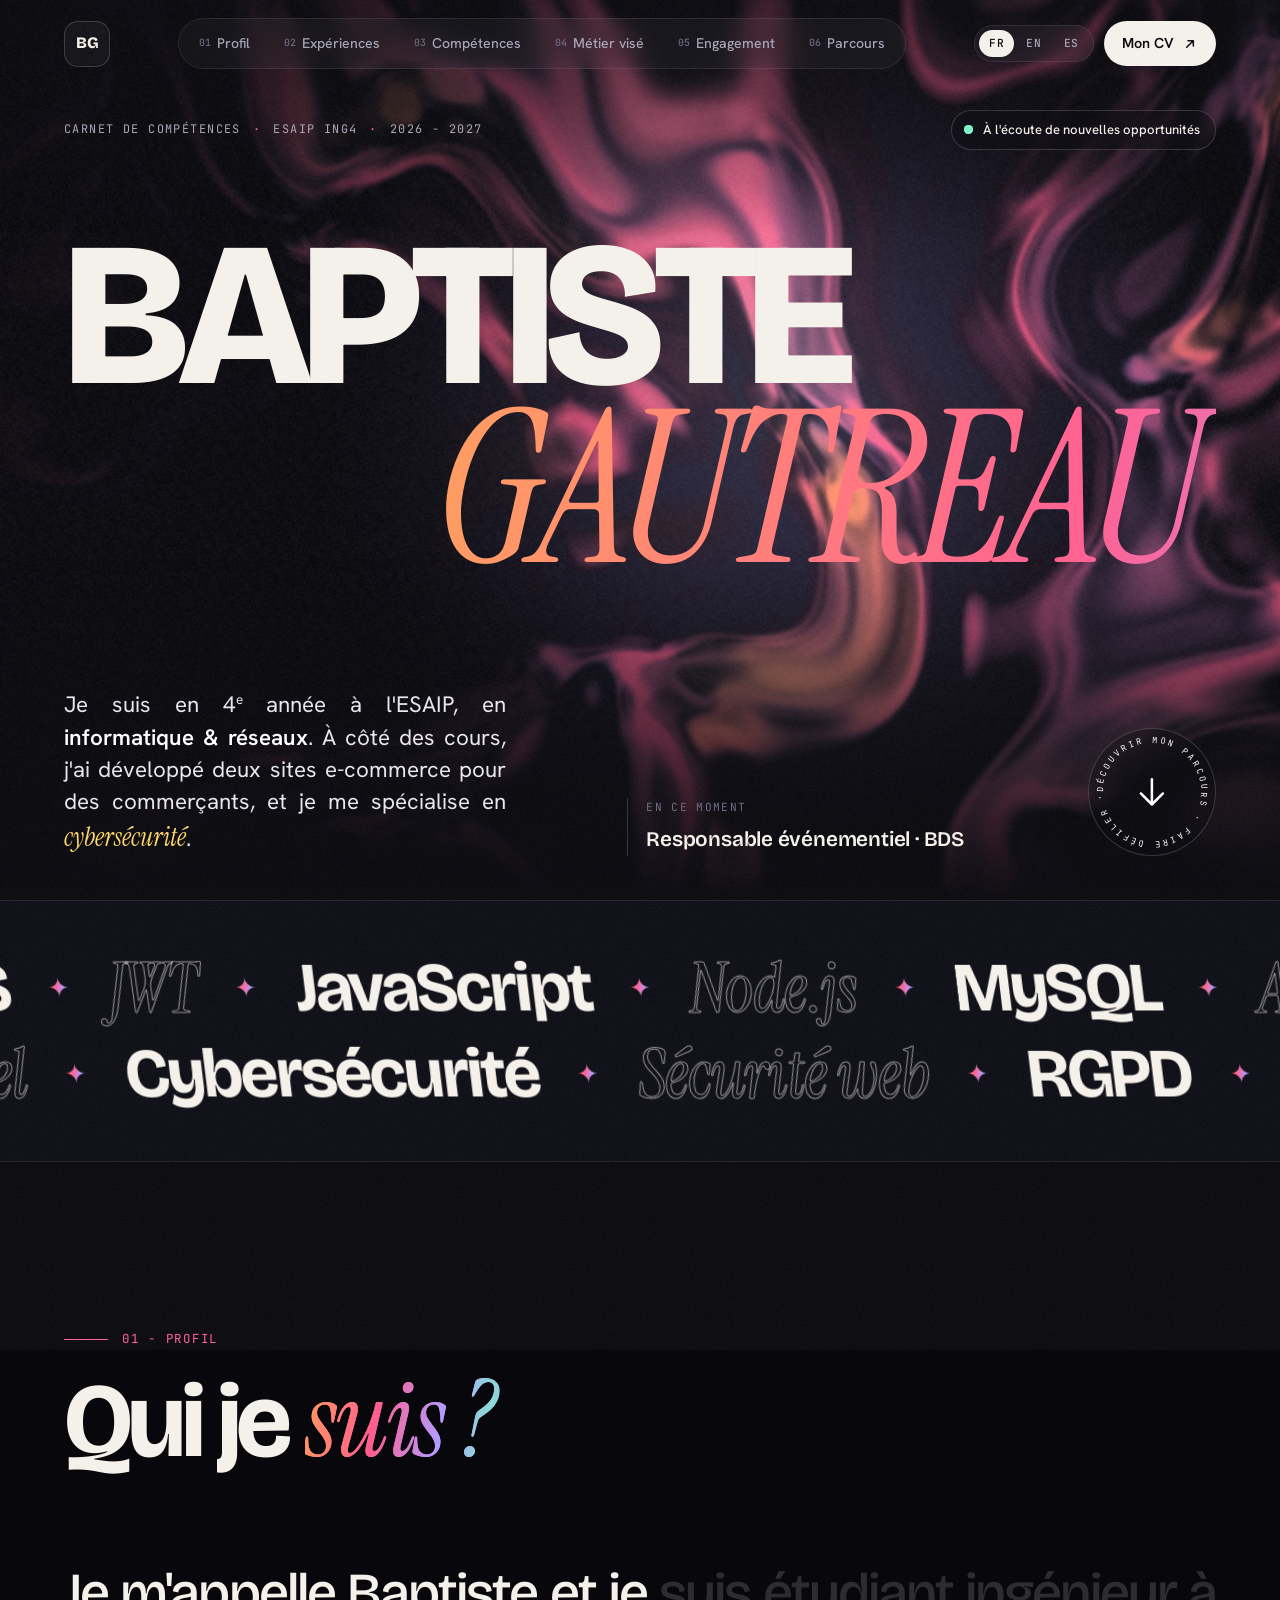
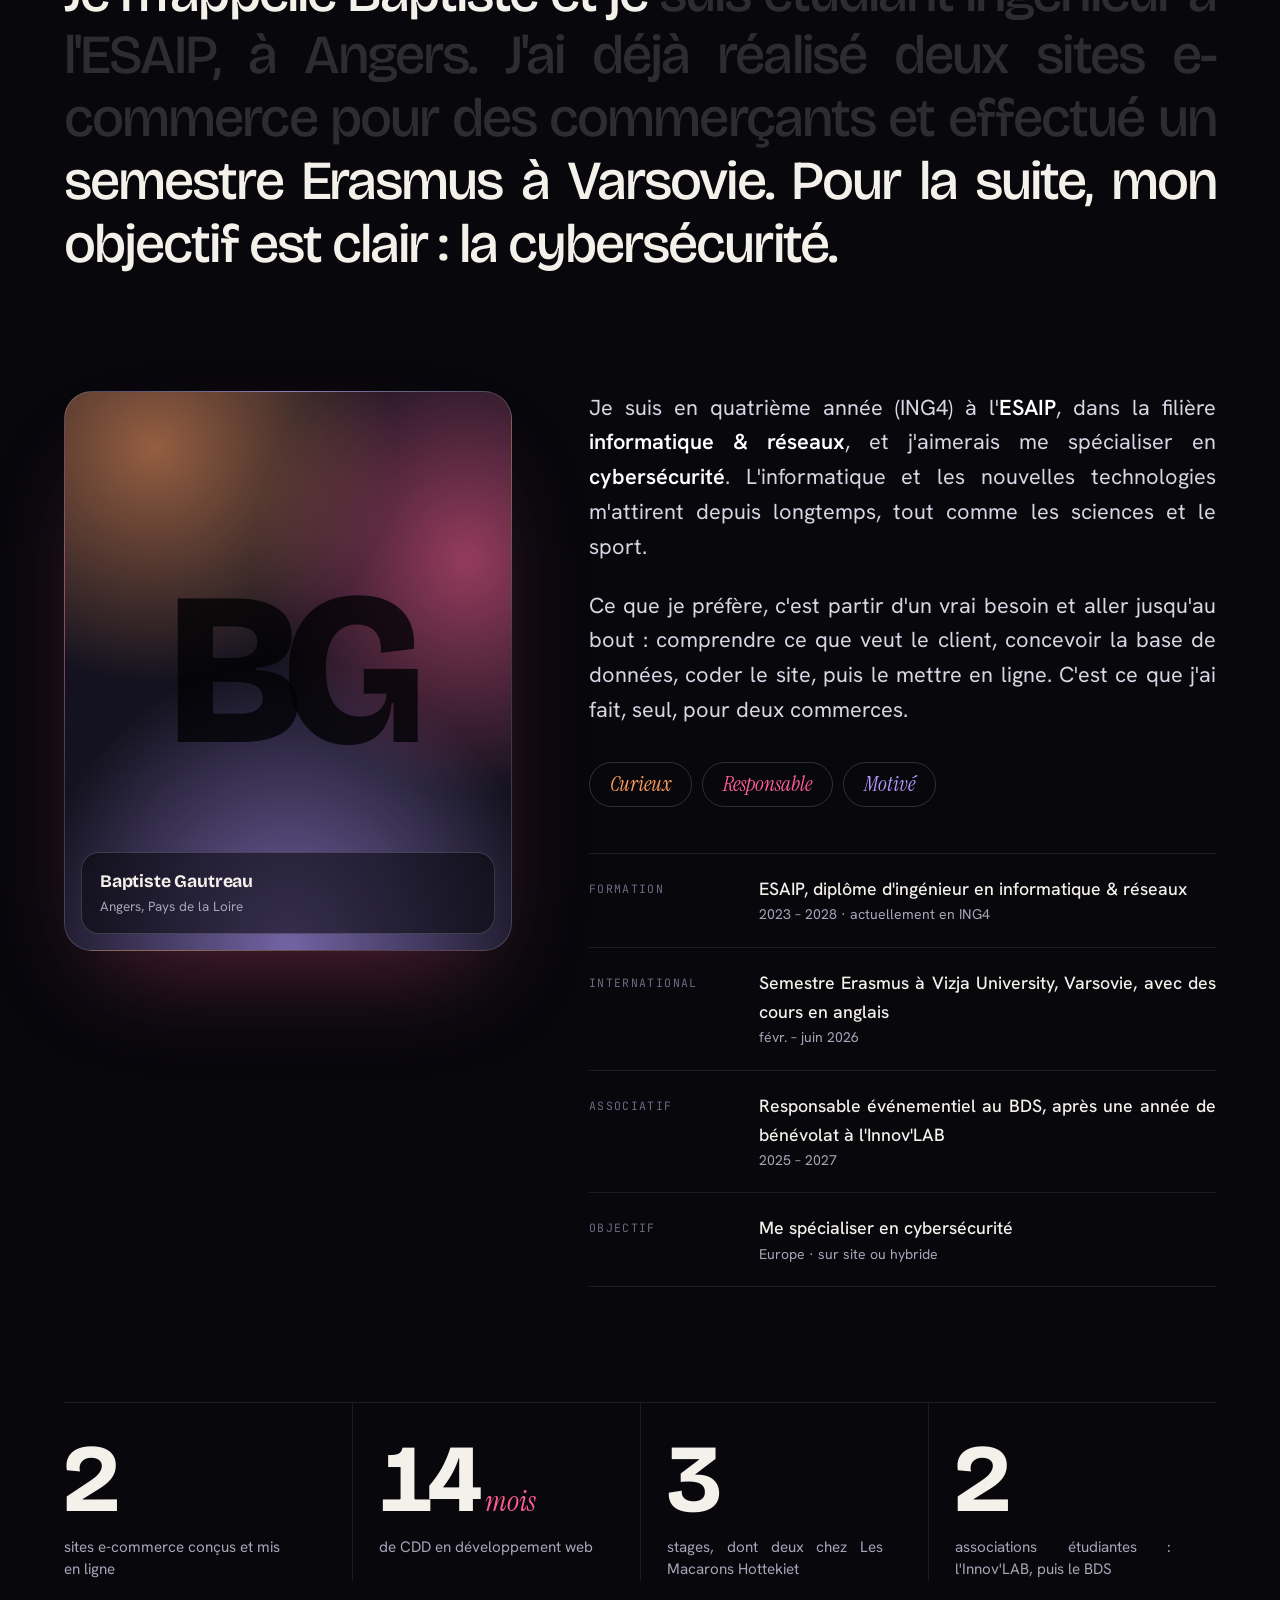
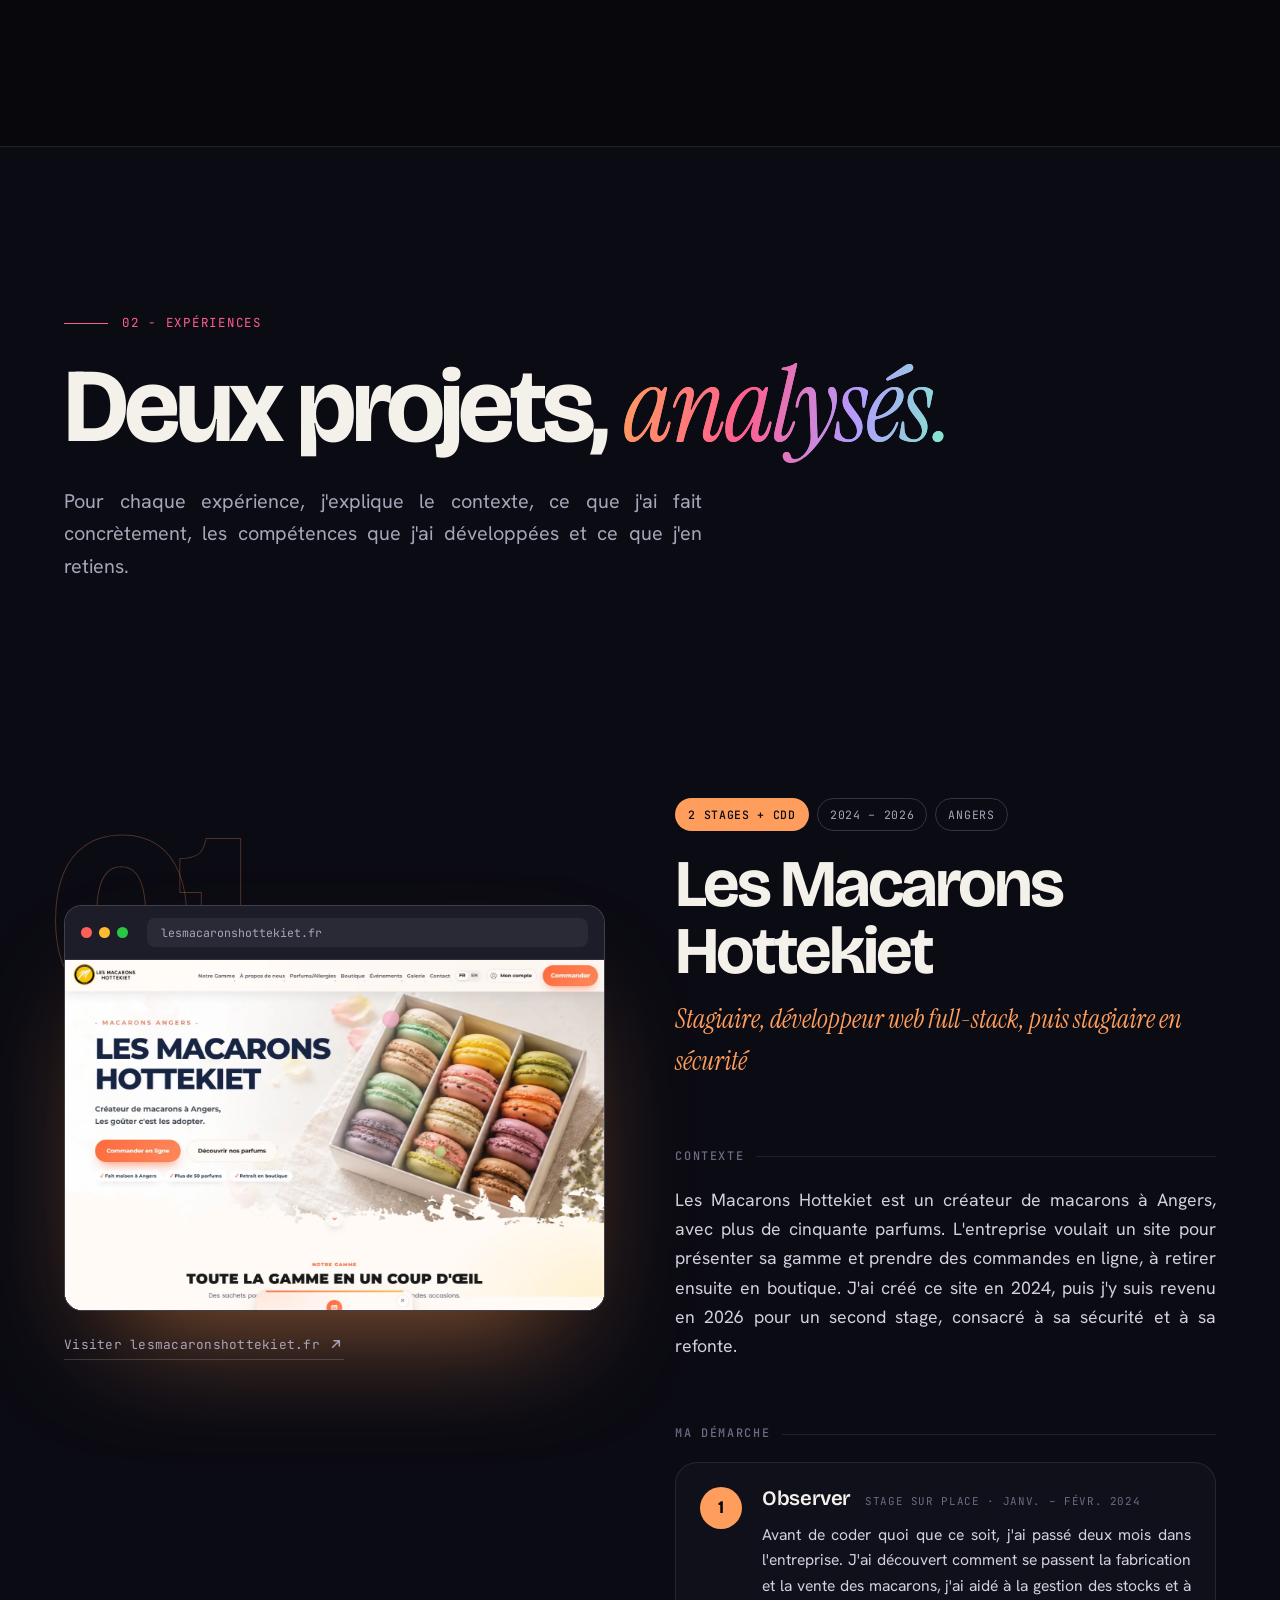
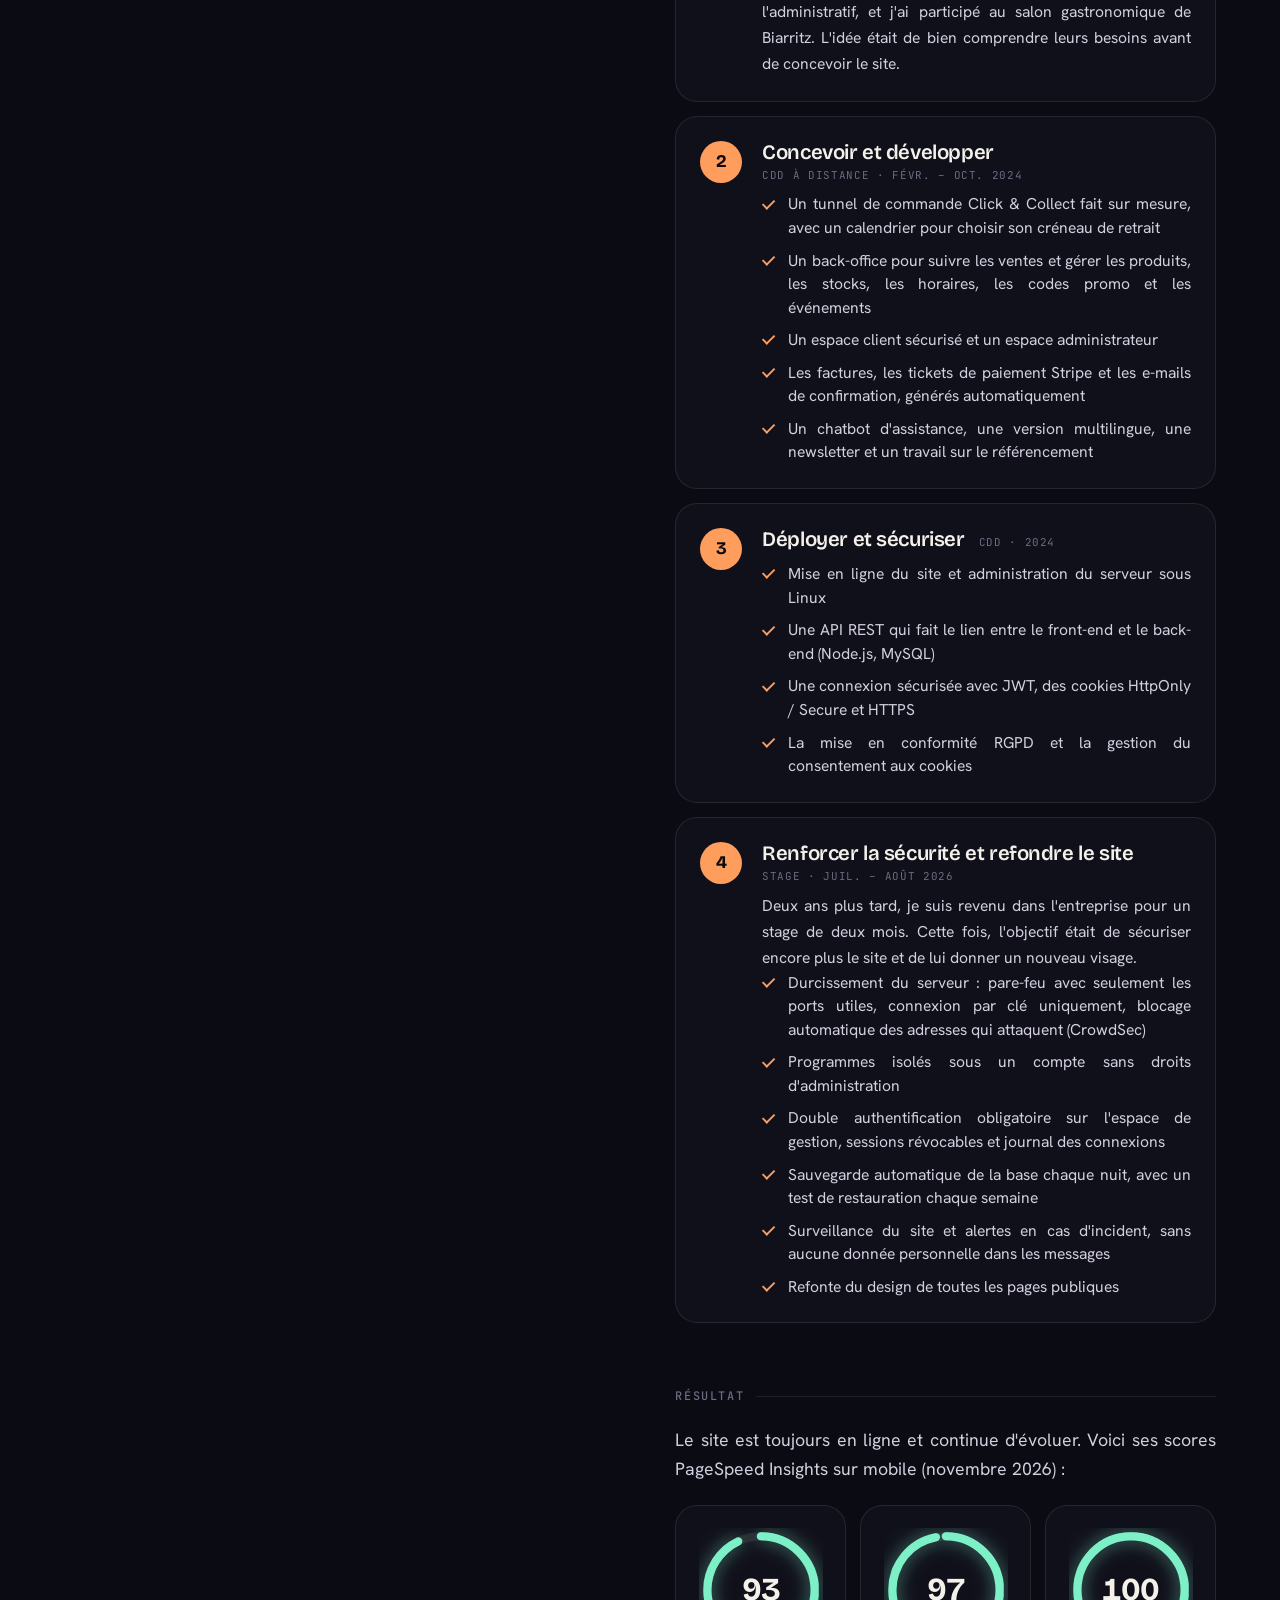
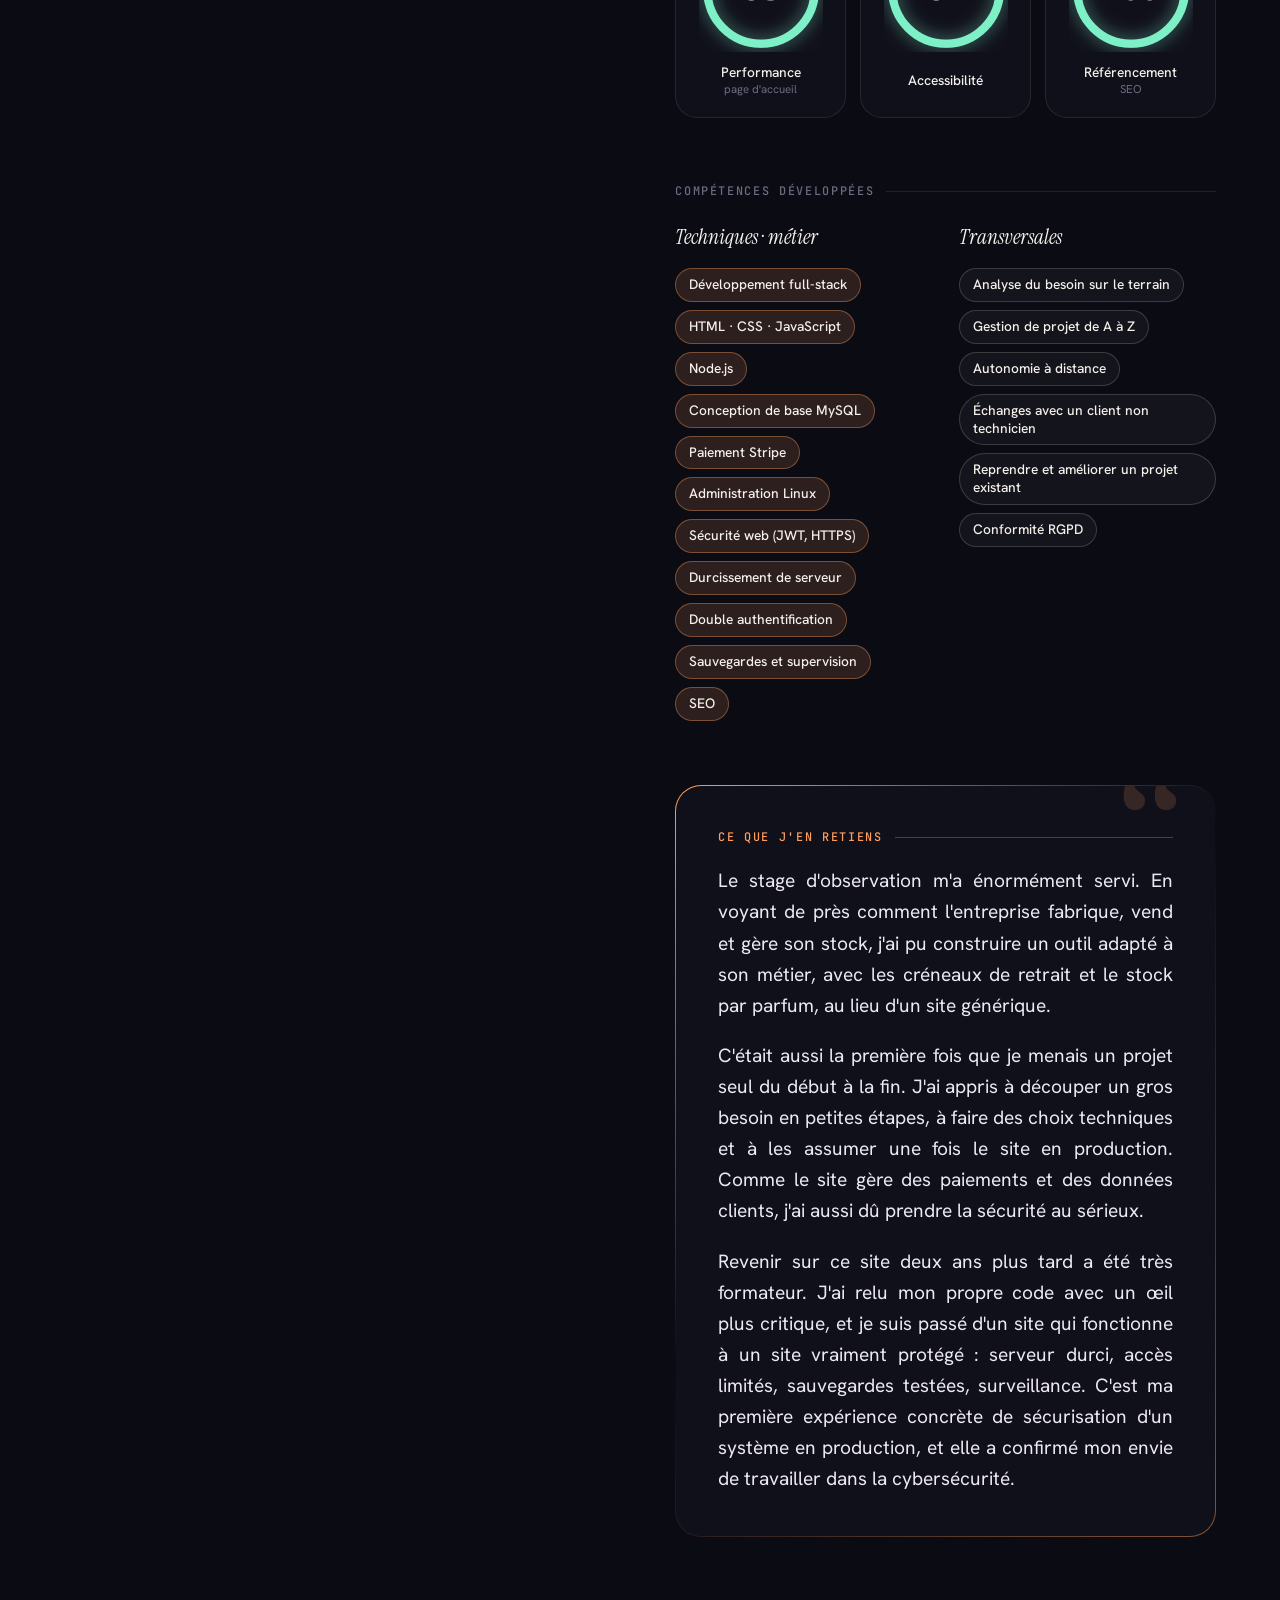
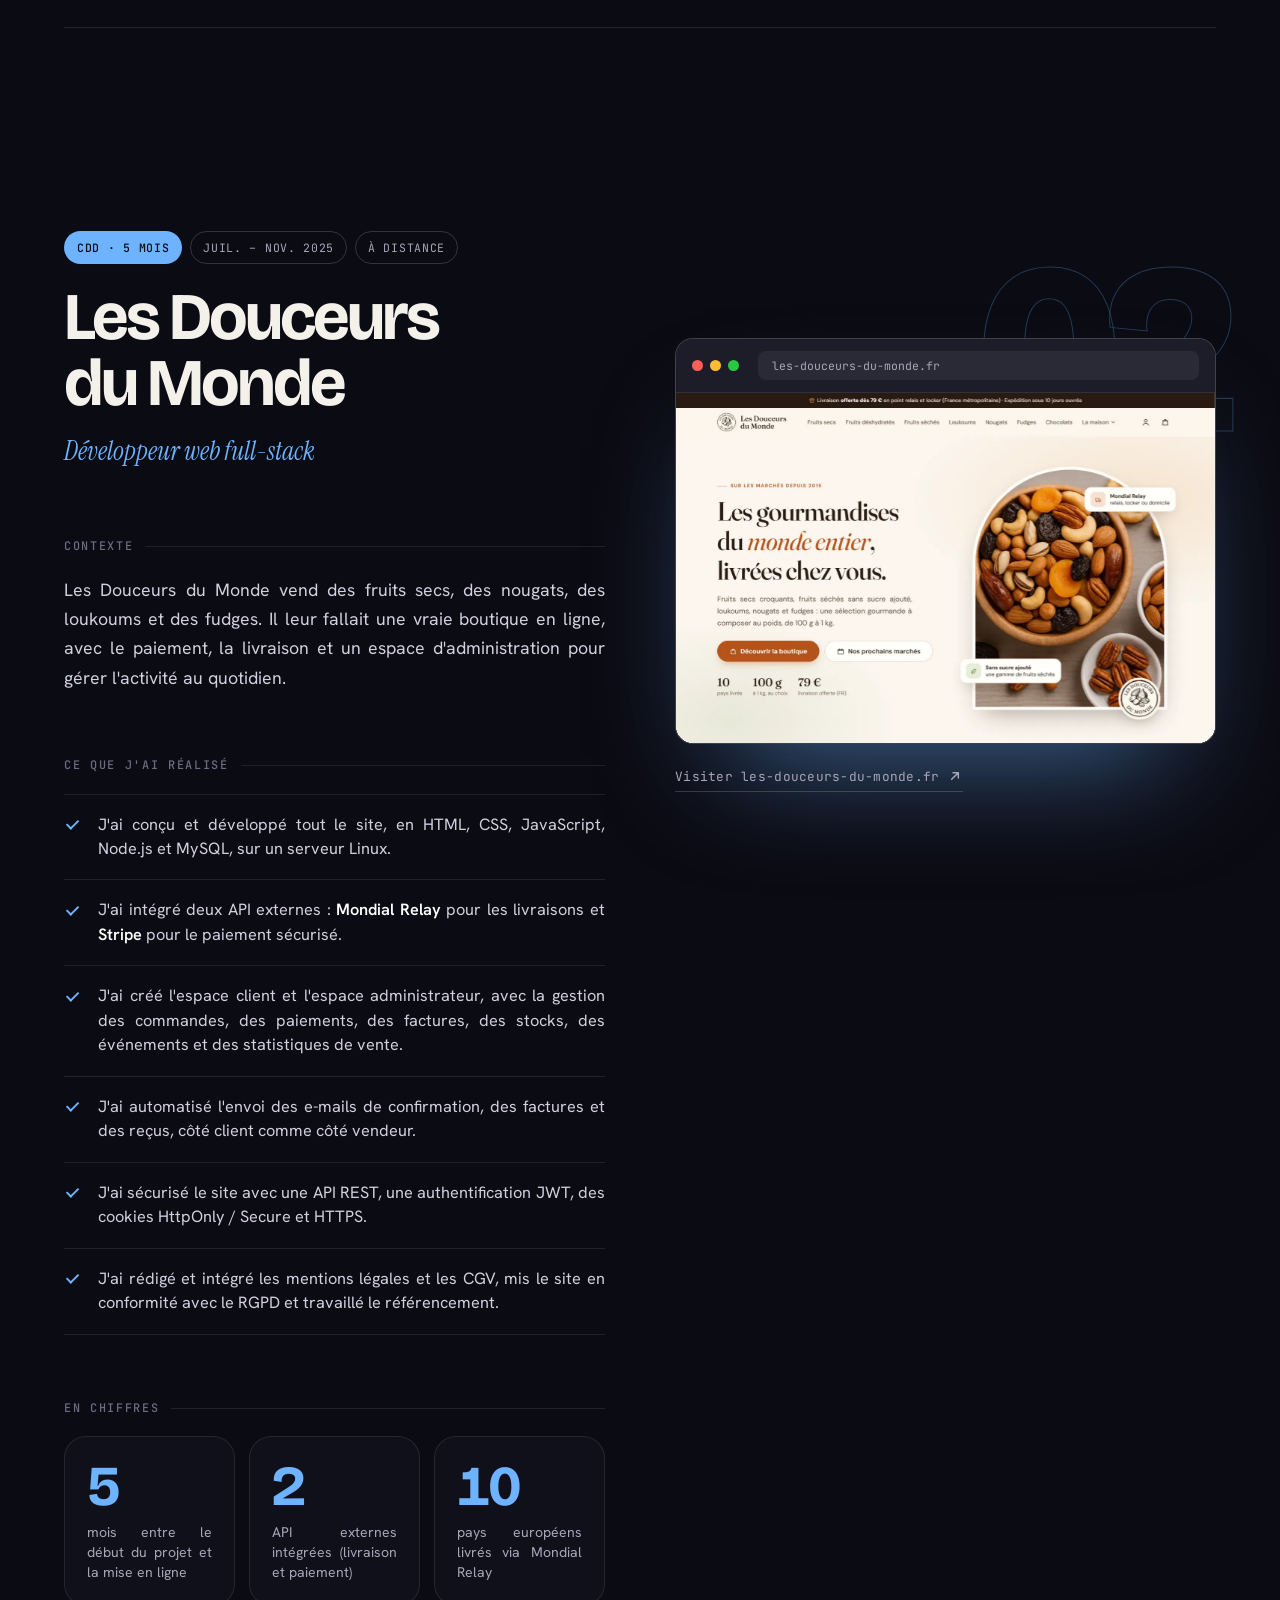
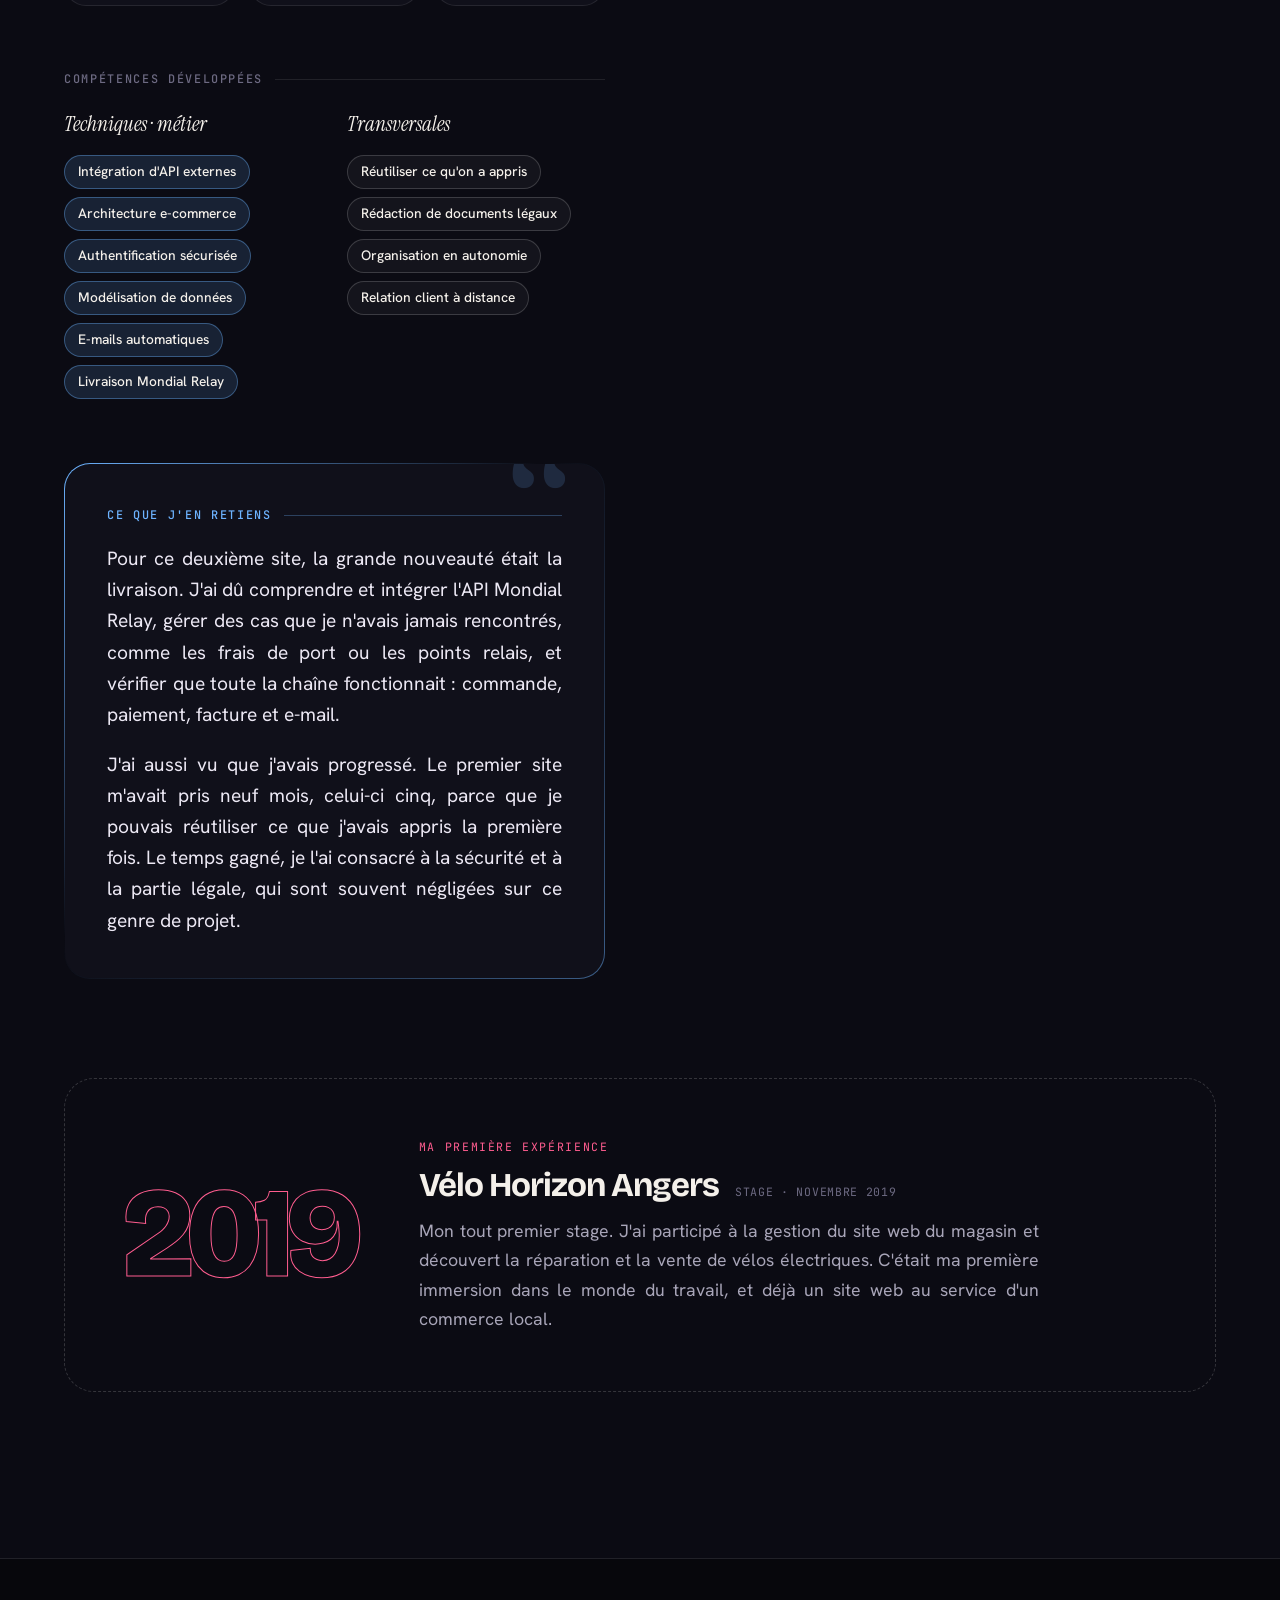
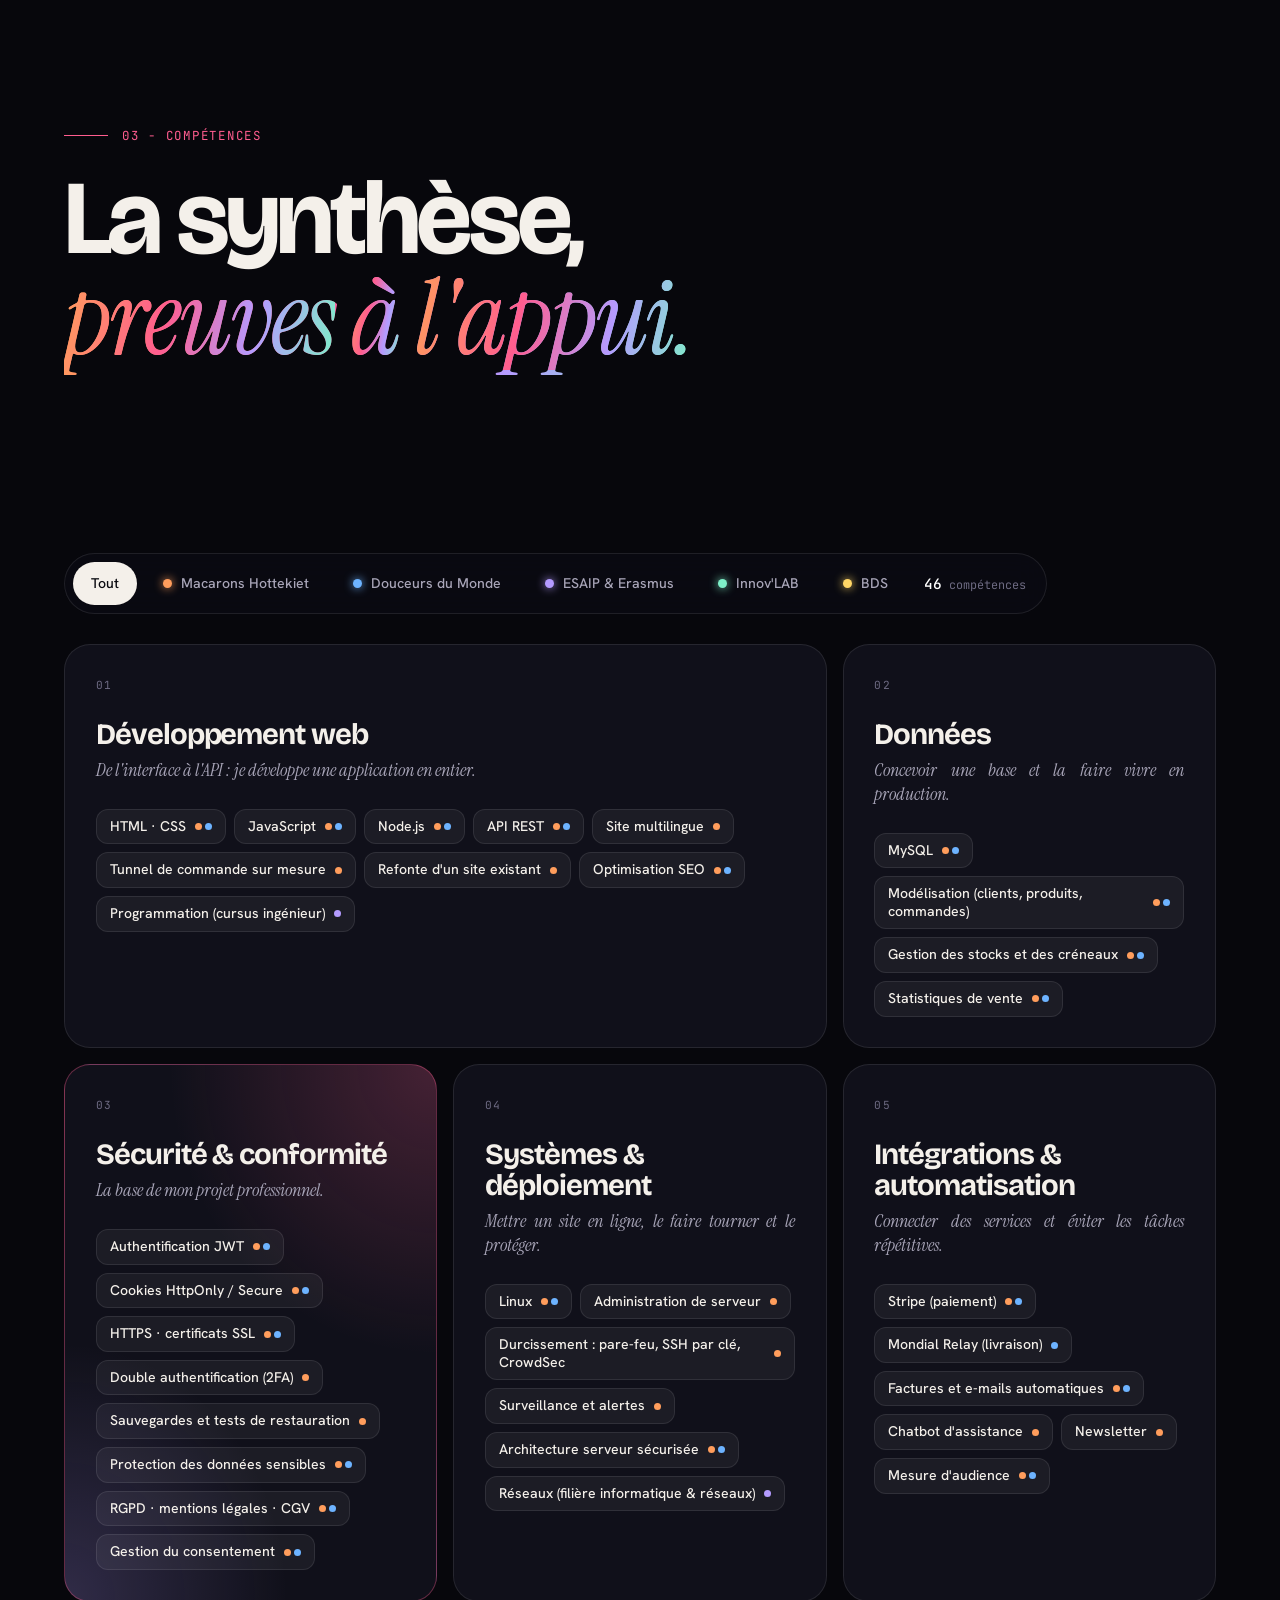
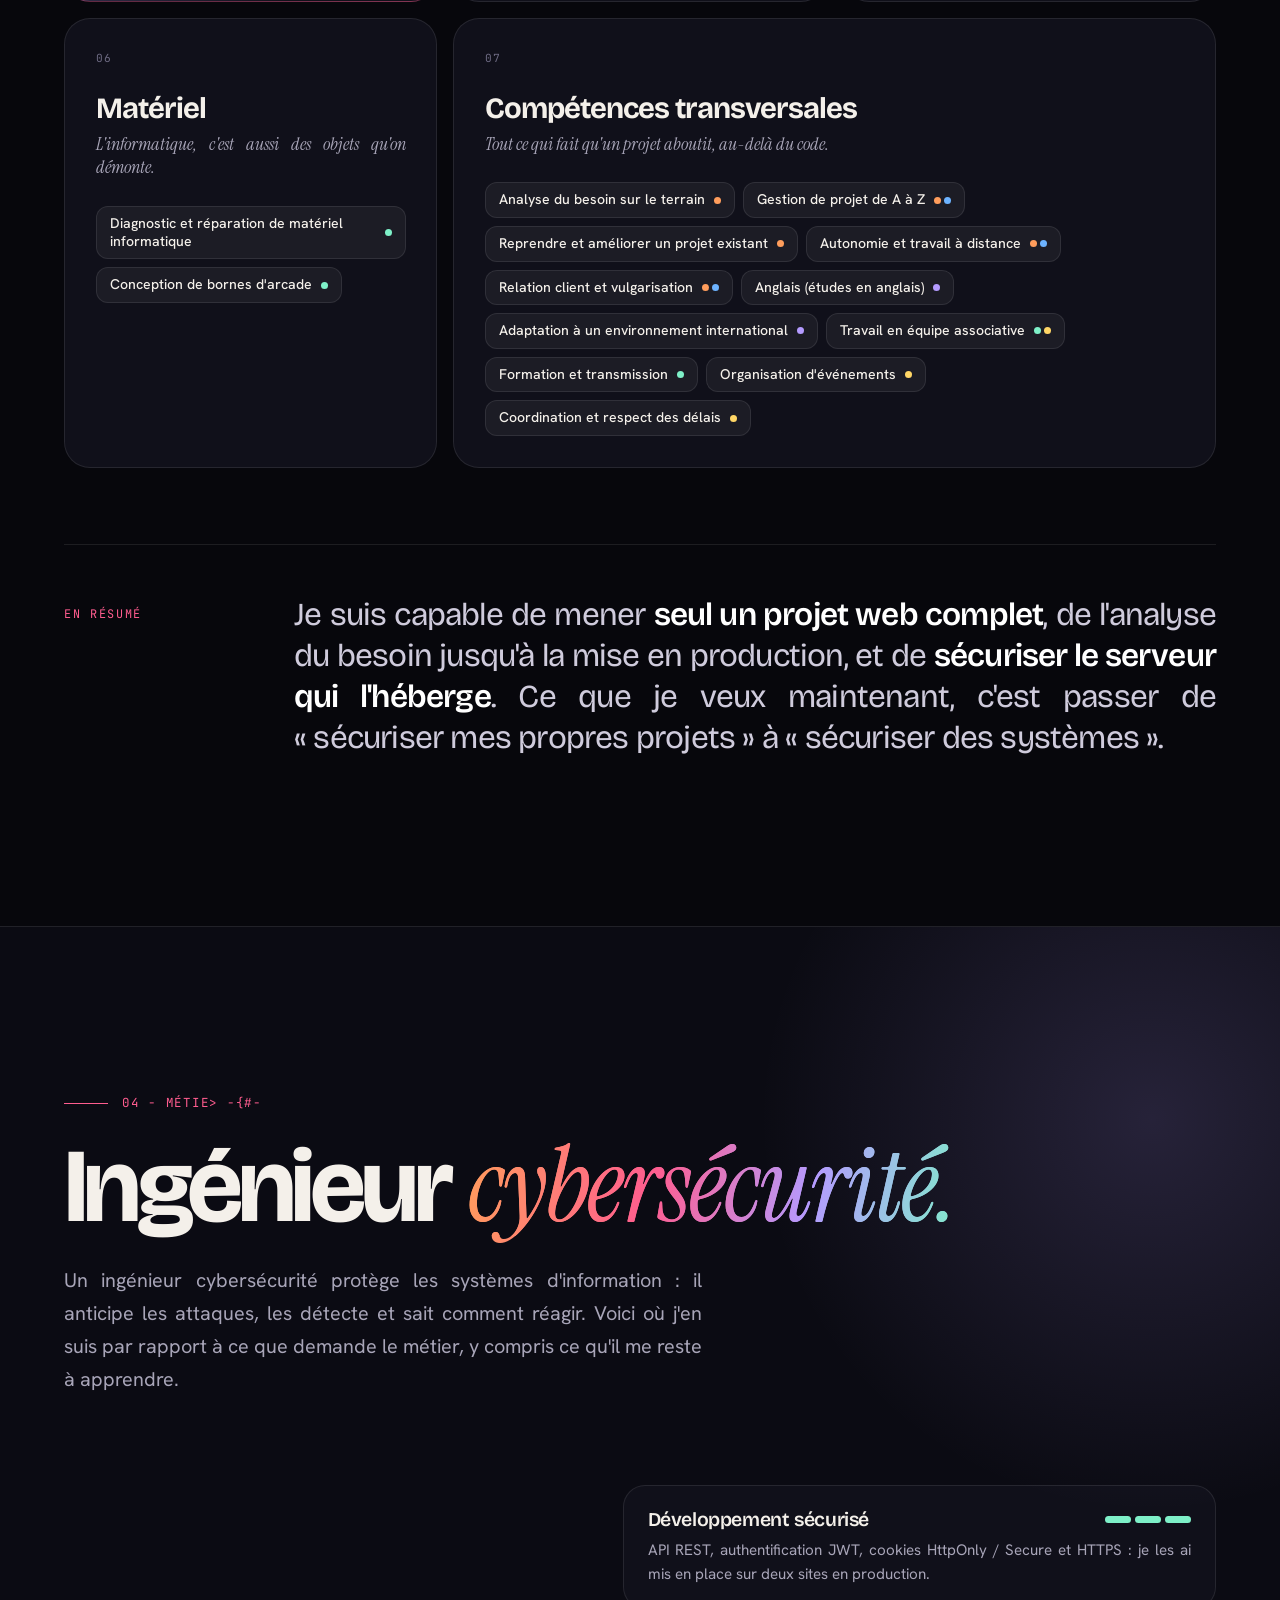
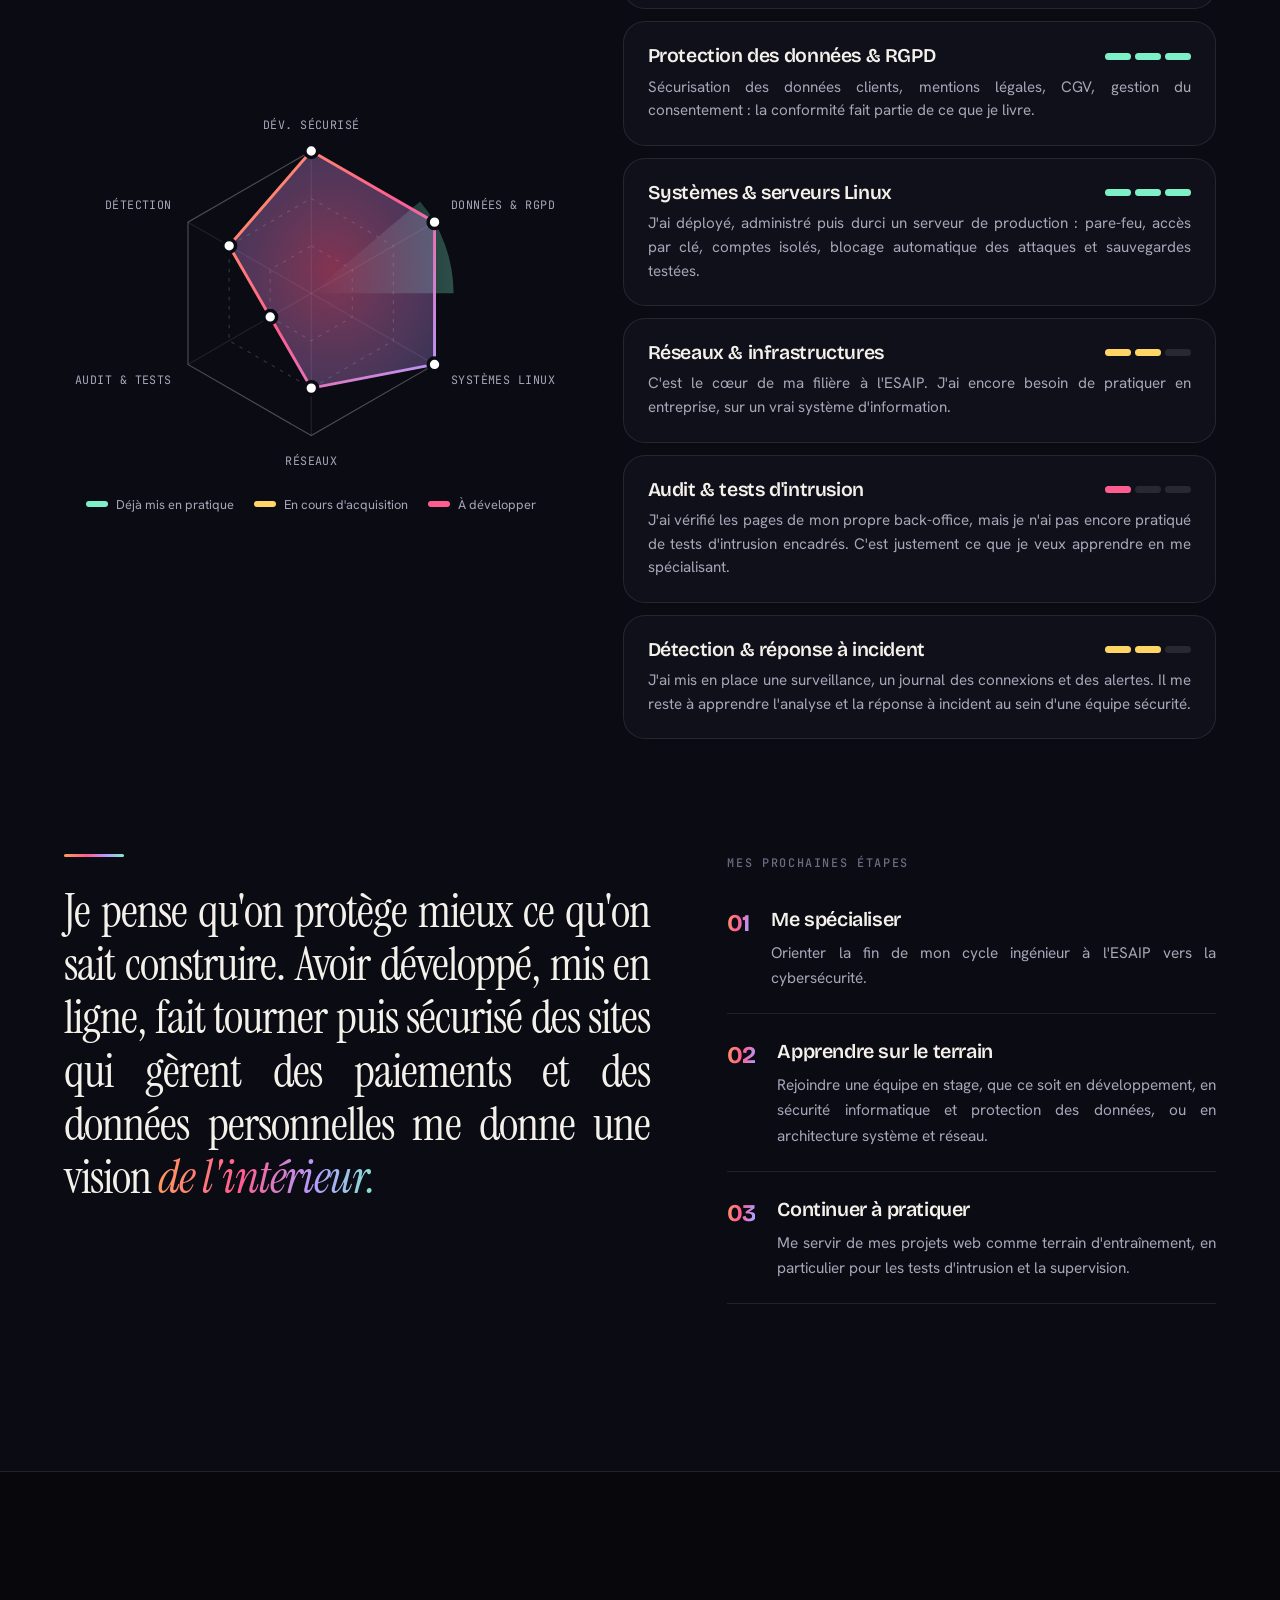
==== commit 31054258: "Portfolio trilingue, CV en trois langues et stage 2026 - Site en français avec bascule anglais / esp" ====
--- a/index.html
+++ b/index.html
@@ -3,12 +3,15 @@
 <head>
   <meta charset="utf-8">
   <meta name="viewport" content="width=device-width, initial-scale=1">
-  <title>Baptiste Gautreau — Portfolio &amp; carnet de compétences</title>
-  <meta name="description" content="Portfolio de Baptiste Gautreau, étudiant ingénieur en informatique et réseaux à l'ESAIP (Angers) : expériences, compétences et projet professionnel en cybersécurité.">
+  <title>Baptiste GAUTREAU - Portfolio &amp; carnet de compétences</title>
+  <meta name="description" content="Portfolio de Baptiste GAUTREAU, étudiant ingénieur en informatique et réseaux à l'ESAIP (Angers) : expériences, compétences, engagements associatifs et projet professionnel en cybersécurité.">
   <meta name="theme-color" content="#07070c">
-  <meta property="og:title" content="Baptiste Gautreau — Portfolio">
-  <meta property="og:description" content="Étudiant ingénieur en informatique et réseaux, développeur web full-stack, futur ingénieur cybersécurité.">
+  <meta property="og:title" content="Baptiste GAUTREAU - Portfolio">
+  <meta property="og:description" content="Étudiant ingénieur en informatique et réseaux à l'ESAIP, développeur web full-stack, futur ingénieur cybersécurité.">
   <meta property="og:type" content="website">
+  <link rel="alternate" hreflang="fr" href="https://baptiste49-lab.github.io/portfolio/">
+  <link rel="alternate" hreflang="en" href="https://baptiste49-lab.github.io/portfolio/?lang=en">
+  <link rel="alternate" hreflang="es" href="https://baptiste49-lab.github.io/portfolio/?lang=es">
   <link rel="icon" href="data:image/svg+xml,%3Csvg xmlns='http://www.w3.org/2000/svg' viewBox='0 0 64 64'%3E%3Cdefs%3E%3ClinearGradient id='g' x1='0' y1='0' x2='1' y2='1'%3E%3Cstop offset='0' stop-color='%23ff9d5c'/%3E%3Cstop offset='.5' stop-color='%23ff5d8f'/%3E%3Cstop offset='1' stop-color='%23b49bff'/%3E%3C/linearGradient%3E%3C/defs%3E%3Crect width='64' height='64' rx='16' fill='%2307070c'/%3E%3Ctext x='32' y='43' font-family='Arial,sans-serif' font-weight='800' font-size='28' text-anchor='middle' fill='url(%23g)'%3EBG%3C/text%3E%3C/svg%3E">
   <link rel="preconnect" href="https://fonts.googleapis.com">
   <link rel="preconnect" href="https://fonts.gstatic.com" crossorigin>
@@ -17,11 +20,16 @@
   <script>document.documentElement.classList.add('js');</script>
 </head>
 <body>
-
-  <!-- Écran d'ouverture -->
+  <!--
+    Traductions : le français est écrit ici. Les éléments marqués data-t="clé" sont remplacés
+    par la traduction de js/lang-en.js ou js/lang-es.js ; data-ta="attribut:clé" traduit un attribut.
+    Si une clé manque dans une langue, le texte français reste affiché.
+  -->
+
+  <!-- Loader -->
   <div class="loader" aria-hidden="true">
     <div class="loader__inner">
-      <span class="loader__name">Baptiste Gautreau</span>
+      <span class="loader__name">Baptiste GAUTREAU</span>
       <span class="loader__num">000</span>
     </div>
     <div class="loader__bar"><i></i></div>
@@ -32,83 +40,90 @@
   <div class="grain" aria-hidden="true"></div>
   <div class="progress" aria-hidden="true"><i></i></div>
 
-  <a class="skip" href="#profil">Aller au contenu</a>
+  <a class="skip" href="#profil" data-t="skip">Aller au contenu</a>
 
   <!-- Navigation -->
   <header class="nav">
-    <a class="nav__logo magnetic" href="#top" aria-label="Retour en haut de page">
+    <a class="nav__logo magnetic" href="#top" aria-label="Retour en haut de page" data-ta="aria-label:nav.top">
       <span>B</span><span>G</span>
     </a>
-    <nav class="nav__links" aria-label="Navigation principale">
-      <a href="#profil" data-nav><i>01</i>Profil</a>
-      <a href="#experiences" data-nav><i>02</i>Expériences</a>
-      <a href="#competences" data-nav><i>03</i>Compétences</a>
-      <a href="#metier" data-nav><i>04</i>Métier visé</a>
-      <a href="#engagement" data-nav><i>05</i>Engagement</a>
-      <a href="#parcours" data-nav><i>06</i>Parcours</a>
+    <nav class="nav__links" aria-label="Navigation principale" data-ta="aria-label:nav.main">
+      <a href="#profil" data-nav><i>01</i><span data-t="nav.profil">Profil</span></a>
+      <a href="#experiences" data-nav><i>02</i><span data-t="nav.exp">Expériences</span></a>
+      <a href="#competences" data-nav><i>03</i><span data-t="nav.skills">Compétences</span></a>
+      <a href="#metier" data-nav><i>04</i><span data-t="nav.job">Métier visé</span></a>
+      <a href="#engagement" data-nav><i>05</i><span data-t="nav.engage">Engagement</span></a>
+      <a href="#parcours" data-nav><i>06</i><span data-t="nav.path">Parcours</span></a>
     </nav>
-    <a class="nav__cv magnetic" href="cv.html">
-      <span>Mon CV</span>
-      <svg viewBox="0 0 24 24" aria-hidden="true"><path d="M7 17 17 7M9 7h8v8"/></svg>
-    </a>
-    <button class="nav__burger" type="button" aria-label="Ouvrir le menu" aria-expanded="false" aria-controls="menu">
-      <i></i><i></i>
-    </button>
+    <div class="nav__right">
+      <div class="lang" role="group" aria-label="Langue du site" data-ta="aria-label:nav.lang">
+        <a href="?lang=fr" data-lang="fr" lang="fr" aria-label="Français">FR</a>
+        <a href="?lang=en" data-lang="en" lang="en" aria-label="English">EN</a>
+        <a href="?lang=es" data-lang="es" lang="es" aria-label="Español">ES</a>
+      </div>
+      <a class="nav__cv magnetic" href="cv.html" data-ta="href:link.cv">
+        <span data-t="nav.cv">Mon CV</span>
+        <svg viewBox="0 0 24 24" aria-hidden="true"><path d="M7 17 17 7M9 7h8v8"/></svg>
+      </a>
+      <button class="nav__burger" type="button" aria-label="Ouvrir le menu" data-ta="aria-label:js.menu_open" aria-expanded="false" aria-controls="menu">
+        <i></i><i></i>
+      </button>
+    </div>
   </header>
 
   <!-- Menu mobile -->
   <div class="menu" id="menu" aria-hidden="true">
-    <nav aria-label="Menu">
-      <a href="#profil"><i>01</i>Profil</a>
-      <a href="#experiences"><i>02</i>Expériences</a>
-      <a href="#competences"><i>03</i>Compétences</a>
-      <a href="#metier"><i>04</i>Métier visé</a>
-      <a href="#engagement"><i>05</i>Engagement</a>
-      <a href="#parcours"><i>06</i>Parcours</a>
-      <a href="cv.html"><i>07</i>Mon CV</a>
+    <nav aria-label="Menu" data-ta="aria-label:menu.label">
+      <a href="#profil"><i>01</i><span data-t="nav.profil">Profil</span></a>
+      <a href="#experiences"><i>02</i><span data-t="nav.exp">Expériences</span></a>
+      <a href="#competences"><i>03</i><span data-t="nav.skills">Compétences</span></a>
+      <a href="#metier"><i>04</i><span data-t="nav.job">Métier visé</span></a>
+      <a href="#engagement"><i>05</i><span data-t="nav.engage">Engagement</span></a>
+      <a href="#parcours"><i>06</i><span data-t="nav.path">Parcours</span></a>
+      <a href="cv.html" data-ta="href:link.cv"><i>07</i><span data-t="nav.cv">Mon CV</span></a>
     </nav>
-    <p class="menu__foot">Angers, France · À l'écoute de nouvelles opportunités</p>
+    <p class="menu__foot" data-t="menu.foot">Angers, France · À l'écoute de nouvelles opportunités</p>
   </div>
 
   <main id="top">
 
     <!-- ============ HERO ============ -->
-    <section class="hero" aria-label="Présentation">
+    <section class="hero" aria-label="Présentation" data-ta="aria-label:hero.label">
       <canvas class="hero__canvas" aria-hidden="true"></canvas>
       <div class="hero__fallback" aria-hidden="true"></div>
       <div class="hero__veil" aria-hidden="true"></div>
 
       <div class="hero__top container">
-        <p class="hero__eyebrow"><span data-scramble>Carnet de compétences</span><b>·</b><span>ESAIP ING4</span><b>·</b><span>2026 – 2027</span></p>
-        <p class="hero__status"><i class="pulse"></i>À l'écoute de nouvelles opportunités</p>
-      </div>
-
-      <h1 class="hero__title container" aria-label="Baptiste Gautreau">
+        <p class="hero__eyebrow"><span data-scramble data-t="hero.eyebrow">Carnet de compétences</span><b>·</b><span>ESAIP ING4</span><b>·</b><span>2026 - 2027</span></p>
+        <p class="hero__status"><i class="pulse"></i><span data-t="hero.status">À l'écoute de nouvelles opportunités</span></p>
+      </div>
+
+      <h1 class="hero__title container" aria-label="Baptiste GAUTREAU">
         <span class="hero__line hero__line--1" aria-hidden="true" data-chars>Baptiste</span>
-        <span class="hero__line hero__line--2" aria-hidden="true"><span class="hero__word">Gautreau</span></span>
+        <span class="hero__line hero__line--2" aria-hidden="true"><span class="hero__word">GAUTREAU</span></span>
       </h1>
 
       <div class="hero__bottom container">
-        <p class="hero__lead">
-          Étudiant ingénieur en <strong>informatique &amp; réseaux</strong> à l'ESAIP.
-          Je conçois des boutiques en ligne de A à Z pour des artisans —
-          et je me destine à la <em>cybersécurité</em>.
+        <p class="hero__lead" data-t="hero.lead">
+          Je suis en 4<sup>e</sup> année à l'ESAIP, en <strong>informatique &amp; réseaux</strong>.
+          À côté des cours, j'ai développé deux sites e-commerce pour des commerçants,
+          et je me spécialise en <em>cybersécurité</em>.
         </p>
 
         <div class="hero__role" aria-hidden="true">
-          <span class="hero__role-label">Aujourd'hui</span>
+          <span class="hero__role-label" data-t="hero.now">En ce moment</span>
           <span class="rotator">
-            <span class="is-on">Développeur web full-stack</span>
-            <span>Étudiant ingénieur · ESAIP</span>
-            <span>Bénévole à l'Innov'LAB</span>
-            <span>Futur ingénieur cybersécurité</span>
+            <span class="is-on" data-t="hero.r1">Développeur web full-stack</span>
+            <span data-t="hero.r2">Étudiant ingénieur · ESAIP</span>
+            <span data-t="hero.r3">Responsable événementiel · BDS</span>
+            <span data-t="hero.r4">Futur ingénieur cybersécurité</span>
           </span>
         </div>
 
-        <a class="badge magnetic" href="#profil" aria-label="Découvrir mon profil">
+        <a class="badge magnetic" href="#profil" aria-label="Découvrir mon profil" data-ta="aria-label:hero.badge">
           <svg class="badge__ring" viewBox="0 0 200 200" aria-hidden="true">
             <defs><path id="circle" d="M100,100 m-78,0 a78,78 0 1,1 156,0 a78,78 0 1,1 -156,0"/></defs>
-            <text><textPath href="#circle" textLength="486">DÉCOUVRIR MON PARCOURS · FAIRE DÉFILER · </textPath></text>
+            <text><textPath href="#circle" textLength="486" data-t="hero.ring">DÉCOUVRIR MON PARCOURS · FAIRE DÉFILER · </textPath></text>
           </svg>
           <svg class="badge__arrow" viewBox="0 0 24 24" aria-hidden="true"><path d="M12 4v16M5 13l7 7 7-7"/></svg>
         </a>
@@ -119,35 +134,35 @@
     <div class="marquee" aria-hidden="true">
       <div class="marquee__row" data-speed="1">
         <div class="marquee__track">
-          <span>JavaScript</span><i>✦</i><span class="alt">Node.js</span><i>✦</i><span>MySQL</span><i>✦</i><span class="alt">API REST</span><i>✦</i><span>Linux</span><i>✦</i><span class="alt">Stripe</span><i>✦</i><span>HTML &amp; CSS</span><i>✦</i><span class="alt">JWT</span><i>✦</i>
+          <span>JavaScript</span><i>✦</i><span class="alt">Node.js</span><i>✦</i><span>MySQL</span><i>✦</i><span class="alt" data-t="mq.rest">API REST</span><i>✦</i><span>Linux</span><i>✦</i><span class="alt">Stripe</span><i>✦</i><span>HTML &amp; CSS</span><i>✦</i><span class="alt">JWT</span><i>✦</i>
         </div>
       </div>
       <div class="marquee__row" data-speed="-1">
         <div class="marquee__track">
-          <span class="alt">Sécurité web</span><i>✦</i><span>RGPD</span><i>✦</i><span class="alt">HTTPS</span><i>✦</i><span>Mondial Relay</span><i>✦</i><span class="alt">SEO</span><i>✦</i><span>E-commerce</span><i>✦</i><span class="alt">Click &amp; Collect</span><i>✦</i><span>Cybersécurité</span><i>✦</i>
+          <span class="alt" data-t="mq.secweb">Sécurité web</span><i>✦</i><span data-t="mq.gdpr">RGPD</span><i>✦</i><span class="alt">HTTPS</span><i>✦</i><span data-t="mq.harden">Durcissement</span><i>✦</i><span class="alt">SEO</span><i>✦</i><span>E-commerce</span><i>✦</i><span class="alt" data-t="mq.events">Événementiel</span><i>✦</i><span data-t="mq.cyber">Cybersécurité</span><i>✦</i>
         </div>
       </div>
     </div>
 
-    <!-- ============ 01 · QUI JE SUIS ============ -->
+    <!-- ============ 01 - QUI JE SUIS ============ -->
     <section class="section about" id="profil">
       <div class="container">
         <header class="shead">
-          <p class="shead__num"><span data-scramble>01 — Profil</span></p>
-          <h2 class="shead__title" data-words>Qui je <em>suis&nbsp;?</em></h2>
+          <p class="shead__num"><span data-scramble data-t="p.num">01 - Profil</span></p>
+          <h2 class="shead__title" data-words data-t="p.title">Qui je <em>suis&nbsp;?</em></h2>
         </header>
 
-        <p class="statement" data-statement>
-          Je m'appelle Baptiste. Étudiant en cycle ingénieur à l'ESAIP, à Angers,
-          j'apprends en construisant&nbsp;: deux boutiques en ligne livrées à des artisans,
-          un semestre Erasmus à Varsovie, et un cap — la cybersécurité.
+        <p class="statement" data-statement data-t="p.statement">
+          Je m'appelle Baptiste et je suis étudiant ingénieur à l'ESAIP, à Angers.
+          J'ai déjà réalisé deux sites e-commerce pour des commerçants et effectué un semestre
+          Erasmus à Varsovie. Pour la suite, mon objectif est clair&nbsp;: la cybersécurité.
         </p>
 
         <div class="about__grid">
           <div class="portrait tilt" data-reveal>
             <div class="portrait__inner">
               <div class="portrait__mono" aria-hidden="true">BG</div>
-              <img src="assets/photo.jpg" alt="Portrait de Baptiste Gautreau" onerror="this.remove()">
+              <img src="assets/photo.jpg" alt="Portrait de Baptiste Gautreau" data-ta="alt:p.alt" onerror="this.remove()">
               <div class="portrait__glare" aria-hidden="true"></div>
               <div class="portrait__tag">
                 <b>Baptiste Gautreau</b>
@@ -157,40 +172,40 @@
           </div>
 
           <div class="about__text">
-            <p data-reveal>
-              Actuellement en quatrième année à l'<strong>ESAIP</strong> (ING4), en filière
-              <strong>Ingénierie informatique &amp; réseaux</strong>, je souhaite me spécialiser en
-              <strong>cybersécurité</strong>. Je suis passionné par les nouvelles technologies,
-              les langages numériques, le sport, les sciences et l'informatique.
+            <p data-reveal data-t="p.p1">
+              Je suis en quatrième année (ING4) à l'<strong>ESAIP</strong>, dans la filière
+              <strong>informatique &amp; réseaux</strong>, et j'aimerais me spécialiser en
+              <strong>cybersécurité</strong>. L'informatique et les nouvelles technologies m'attirent
+              depuis longtemps, tout comme les sciences et le sport.
             </p>
-            <p data-reveal data-delay="1">
-              Ce qui me caractérise&nbsp;: j'aime partir d'un besoin réel, puis construire la solution
-              complète — de la base de données jusqu'à la mise en ligne. C'est ce que j'ai fait, seul,
-              pour deux entreprises artisanales.
+            <p data-reveal data-delay="1" data-t="p.p2">
+              Ce que je préfère, c'est partir d'un vrai besoin et aller jusqu'au bout&nbsp;: comprendre
+              ce que veut le client, concevoir la base de données, coder le site, puis le mettre en
+              ligne. C'est ce que j'ai fait, seul, pour deux commerces.
             </p>
 
             <ul class="traits" data-reveal data-delay="2">
-              <li>Curieux</li>
-              <li>Responsable</li>
-              <li>Motivé</li>
+              <li data-t="p.t1">Curieux</li>
+              <li data-t="p.t2">Responsable</li>
+              <li data-t="p.t3">Motivé</li>
             </ul>
 
             <dl class="facts">
               <div data-reveal>
-                <dt>Formation</dt>
-                <dd>ESAIP — diplôme d'ingénieur, Ingénierie informatique &amp; réseaux <span>2023 – 2028</span></dd>
+                <dt data-t="p.f1t">Formation</dt>
+                <dd data-t="p.f1d">ESAIP, diplôme d'ingénieur en informatique &amp; réseaux <span>2023 – 2028 · actuellement en ING4</span></dd>
               </div>
               <div data-reveal data-delay="1">
-                <dt>International</dt>
-                <dd>Erasmus à Varsovie, Vizja University — cours en anglais <span>févr. – juin 2026</span></dd>
+                <dt data-t="p.f2t">International</dt>
+                <dd data-t="p.f2d">Semestre Erasmus à Vizja University, Varsovie, avec des cours en anglais <span>févr. – juin 2026</span></dd>
               </div>
               <div data-reveal data-delay="2">
-                <dt>Objectif</dt>
-                <dd>Me spécialiser en cybersécurité <span>Ingénieur cybersécurité</span></dd>
+                <dt data-t="p.f3t">Associatif</dt>
+                <dd data-t="p.f3d">Responsable événementiel au BDS, après une année de bénévolat à l'Innov'LAB <span>2025 – 2027</span></dd>
               </div>
               <div data-reveal data-delay="3">
-                <dt>Mobilité</dt>
-                <dd>Europe — sur site ou hybride <span>Basé à Angers</span></dd>
+                <dt data-t="p.f4t">Objectif</dt>
+                <dd data-t="p.f4d">Me spécialiser en cybersécurité <span>Europe · sur site ou hybride</span></dd>
               </div>
             </dl>
           </div>
@@ -199,53 +214,53 @@
         <ul class="stats">
           <li data-reveal>
             <b><span data-count="2">2</span></b>
-            <span>boutiques en ligne conçues et mises en production</span>
+            <span data-t="p.s1">sites e-commerce conçus et mis en ligne</span>
           </li>
           <li data-reveal data-delay="1">
-            <b><span data-count="14">14</span><small>mois</small></b>
-            <span>de CDD en développement web full-stack</span>
+            <b><span data-count="14">14</span><small data-t="p.months">mois</small></b>
+            <span data-t="p.s2">de CDD en développement web</span>
           </li>
           <li data-reveal data-delay="2">
-            <b><span data-count="5">5</span><small>mois</small></b>
-            <span>d'études en anglais à Varsovie (Erasmus)</span>
+            <b><span data-count="3">3</span></b>
+            <span data-t="p.s3">stages, dont deux chez Les Macarons Hottekiet</span>
           </li>
           <li data-reveal data-delay="3">
             <b><span data-count="2">2</span></b>
-            <span>bornes d'arcade construites à l'Innov'LAB</span>
+            <span data-t="p.s4">associations étudiantes&nbsp;: l'Innov'LAB, puis le BDS</span>
           </li>
         </ul>
       </div>
     </section>
 
-    <!-- ============ 02 · EXPÉRIENCES ============ -->
+    <!-- ============ 02 - EXPÉRIENCES ============ -->
     <section class="section cases" id="experiences">
       <div class="container">
         <header class="shead">
-          <p class="shead__num"><span data-scramble>02 — Expériences</span></p>
-          <h2 class="shead__title" data-words>Deux projets, <em>analysés.</em></h2>
-          <p class="shead__lead" data-reveal>
-            Pour chaque expérience&nbsp;: le contexte, ce que j'ai réalisé, les compétences
-            techniques et transversales que j'y ai développées, et ce que j'en retiens.
+          <p class="shead__num"><span data-scramble data-t="x.num">02 - Expériences</span></p>
+          <h2 class="shead__title" data-words data-t="x.title">Deux projets, <em>analysés.</em></h2>
+          <p class="shead__lead" data-reveal data-t="x.lead">
+            Pour chaque expérience, j'explique le contexte, ce que j'ai fait concrètement,
+            les compétences que j'ai développées et ce que j'en retiens.
           </p>
         </header>
 
-        <!-- ---- Expérience 1 ---- -->
+        <!-- ---- Expérience 1 : Les Macarons Hottekiet ---- -->
         <article class="case" data-case style="--accent: var(--c-apricot)">
           <div class="case__visual">
             <div class="case__sticky">
               <span class="case__index" aria-hidden="true">01</span>
-              <figure class="browser tilt" data-cursor="Défile">
+              <figure class="browser tilt" data-cursor="Défile" data-ta="data-cursor:x.scroll">
                 <div class="browser__bar" aria-hidden="true">
                   <i></i><i></i><i></i>
                   <span class="browser__url">lesmacaronshottekiet.fr</span>
                 </div>
                 <div class="browser__view">
-                  <img src="assets/hottekiet-full.webp" width="1440" height="5200" alt="Capture d'écran du site Les Macarons Hottekiet : page d'accueil, gamme et commande en ligne">
+                  <img src="assets/hottekiet-full.webp" width="1440" height="5200" alt="Capture d'écran du site Les Macarons Hottekiet : page d'accueil, gamme et commande en ligne" data-ta="alt:x.h.alt">
                 </div>
                 <div class="browser__glare" aria-hidden="true"></div>
               </figure>
               <a class="link-ext" href="https://lesmacaronshottekiet.fr" target="_blank" rel="noopener">
-                Visiter lesmacaronshottekiet.fr
+                <span data-t="x.h.visit">Visiter lesmacaronshottekiet.fr</span>
                 <svg viewBox="0 0 24 24" aria-hidden="true"><path d="M7 17 17 7M9 7h8v8"/></svg>
               </a>
             </div>
@@ -253,149 +268,179 @@
 
           <div class="case__body">
             <header class="case__head">
-              <p class="case__meta" data-reveal><span>Stage puis CDD</span><span>janv. – oct. 2024</span><span>Angers</span></p>
+              <p class="case__meta" data-reveal><span data-t="x.h.m1">2 stages + CDD</span><span>2024 – 2026</span><span>Angers</span></p>
               <h3 class="case__title" data-words>Les Macarons Hottekiet</h3>
-              <p class="case__role" data-reveal>Stagiaire, puis développeur web full-stack</p>
+              <p class="case__role" data-reveal data-t="x.h.role">Stagiaire, développeur web full-stack, puis stagiaire en sécurité</p>
             </header>
 
             <div class="block" data-reveal>
-              <h4>Contexte</h4>
-              <p>
-                Les Macarons Hottekiet est un créateur de macarons installé à Angers, avec plus de
-                cinquante parfums. L'entreprise avait besoin d'un site pour présenter sa gamme et
-                permettre de commander en ligne, avec retrait en boutique.
+              <h4 data-t="x.context">Contexte</h4>
+              <p data-t="x.h.ctx">
+                Les Macarons Hottekiet est un créateur de macarons à Angers, avec plus de cinquante
+                parfums. L'entreprise voulait un site pour présenter sa gamme et prendre des commandes
+                en ligne, à retirer ensuite en boutique. J'ai créé ce site en 2024, puis j'y suis revenu
+                en 2026 pour un second stage, consacré à sa sécurité et à sa refonte.
               </p>
             </div>
 
             <div class="block">
-              <h4 data-reveal>Ma démarche</h4>
+              <h4 data-reveal data-t="x.approach">Ma démarche</h4>
               <ol class="steps">
                 <li data-reveal>
                   <span class="steps__n">1</span>
                   <div>
-                    <h5>Observer <small>Stage sur site · janv. – févr. 2024</small></h5>
-                    <p>
-                      Avant d'écrire une ligne de code, j'ai passé deux mois dans l'entreprise&nbsp;:
-                      étude des processus de vente et de confection des macarons, participation à la
-                      gestion des stocks et aux tâches administratives, présence au salon gastronomique
-                      de Biarritz. L'objectif&nbsp;: analyser les besoins réels pour le futur site.
+                    <h5 data-t="x.h.s1t">Observer <small>Stage sur place · janv. – févr. 2024</small></h5>
+                    <p data-t="x.h.s1p">
+                      Avant de coder quoi que ce soit, j'ai passé deux mois dans l'entreprise. J'ai
+                      découvert comment se passent la fabrication et la vente des macarons, j'ai aidé à
+                      la gestion des stocks et à l'administratif, et j'ai participé au salon gastronomique
+                      de Biarritz. L'idée était de bien comprendre leurs besoins avant de concevoir le site.
                     </p>
                   </div>
                 </li>
                 <li data-reveal>
                   <span class="steps__n">2</span>
                   <div>
-                    <h5>Concevoir et développer <small>CDD à distance · févr. – oct. 2024</small></h5>
+                    <h5 data-t="x.h.s2t">Concevoir et développer <small>CDD à distance · févr. – oct. 2024</small></h5>
                     <ul class="ticks">
-                      <li>Tunnel de commande Click &amp; Collect sur mesure, avec calendrier interactif</li>
-                      <li>Back-office&nbsp;: statistiques de ventes, produits et stocks, horaires et créneaux, codes promotionnels, événements</li>
-                      <li>Espace client sécurisé et espace administrateur</li>
-                      <li>Factures, tickets de paiement Stripe et e-mails de confirmation générés automatiquement</li>
-                      <li>Chatbot d'assistance, site multilingue, newsletter et optimisation SEO</li>
+                      <li data-t="x.h.s2a">Un tunnel de commande Click &amp; Collect fait sur mesure, avec un calendrier pour choisir son créneau de retrait</li>
+                      <li data-t="x.h.s2b">Un back-office pour suivre les ventes et gérer les produits, les stocks, les horaires, les codes promo et les événements</li>
+                      <li data-t="x.h.s2c">Un espace client sécurisé et un espace administrateur</li>
+                      <li data-t="x.h.s2d">Les factures, les tickets de paiement Stripe et les e-mails de confirmation, générés automatiquement</li>
+                      <li data-t="x.h.s2e">Un chatbot d'assistance, une version multilingue, une newsletter et un travail sur le référencement</li>
                     </ul>
                   </div>
                 </li>
                 <li data-reveal>
                   <span class="steps__n">3</span>
                   <div>
-                    <h5>Déployer et sécuriser</h5>
+                    <h5 data-t="x.h.s3t">Déployer et sécuriser <small>CDD · 2024</small></h5>
                     <ul class="ticks">
-                      <li>Déploiement et administration du serveur sous Linux</li>
-                      <li>API REST entre le front-end et le back-end (Node.js, MySQL)</li>
-                      <li>Authentification par JWT avec cookies HttpOnly / Secure, HTTPS</li>
-                      <li>Conformité RGPD et gestion du consentement aux cookies</li>
+                      <li data-t="x.h.s3a">Mise en ligne du site et administration du serveur sous Linux</li>
+                      <li data-t="x.h.s3b">Une API REST qui fait le lien entre le front-end et le back-end (Node.js, MySQL)</li>
+                      <li data-t="x.h.s3c">Une connexion sécurisée avec JWT, des cookies HttpOnly / Secure et HTTPS</li>
+                      <li data-t="x.h.s3d">La mise en conformité RGPD et la gestion du consentement aux cookies</li>
                     </ul>
                   </div>
                 </li>
+                <li data-reveal>
+                  <span class="steps__n">4</span>
+                  <div>
+                    <h5 data-t="x.h.s4t">Renforcer la sécurité et refondre le site <small>Stage · juil. – août 2026</small></h5>
+                    <p data-t="x.h.s4p">
+                      Deux ans plus tard, je suis revenu dans l'entreprise pour un stage de deux mois.
+                      Cette fois, l'objectif était de sécuriser encore plus le site et de lui donner
+                      un nouveau visage.
+                    </p>
+                    <ul class="ticks">
+                      <li data-t="x.h.s4a">Durcissement du serveur&nbsp;: pare-feu avec seulement les ports utiles, connexion par clé uniquement, blocage automatique des adresses qui attaquent (CrowdSec)</li>
+                      <li data-t="x.h.s4b">Programmes isolés sous un compte sans droits d'administration</li>
+                      <li data-t="x.h.s4c">Double authentification obligatoire sur l'espace de gestion, sessions révocables et journal des connexions</li>
+                      <li data-t="x.h.s4d">Sauvegarde automatique de la base chaque nuit, avec un test de restauration chaque semaine</li>
+                      <li data-t="x.h.s4e">Surveillance du site et alertes en cas d'incident, sans aucune donnée personnelle dans les messages</li>
+                      <li data-t="x.h.s4f">Refonte du design de toutes les pages publiques</li>
+                    </ul>
+                  </div>
+                </li>
               </ol>
             </div>
 
             <div class="block" data-reveal>
-              <h4>Résultat</h4>
-              <p>Le site est toujours en production et continue d'évoluer. Mesures PageSpeed Insights sur mobile (novembre 2026)&nbsp;:</p>
+              <h4 data-t="x.result">Résultat</h4>
+              <p data-t="x.h.res">Le site est toujours en ligne et continue d'évoluer. Voici ses scores PageSpeed Insights sur mobile (novembre 2026)&nbsp;:</p>
               <ul class="gauges">
                 <li class="gauge" style="--v: 93">
                   <svg viewBox="0 0 120 120" aria-hidden="true"><circle class="gauge__bg" cx="60" cy="60" r="52"/><circle class="gauge__fg" cx="60" cy="60" r="52" pathLength="100"/></svg>
                   <b><span data-count="93">93</span></b>
-                  <span>Performance <small>page d'accueil</small></span>
+                  <span data-t="x.g1">Performance <small>page d'accueil</small></span>
                 </li>
                 <li class="gauge" style="--v: 97">
                   <svg viewBox="0 0 120 120" aria-hidden="true"><circle class="gauge__bg" cx="60" cy="60" r="52"/><circle class="gauge__fg" cx="60" cy="60" r="52" pathLength="100"/></svg>
                   <b><span data-count="97">97</span></b>
-                  <span>Accessibilité</span>
+                  <span data-t="x.g2">Accessibilité</span>
                 </li>
                 <li class="gauge" style="--v: 100">
                   <svg viewBox="0 0 120 120" aria-hidden="true"><circle class="gauge__bg" cx="60" cy="60" r="52"/><circle class="gauge__fg" cx="60" cy="60" r="52" pathLength="100"/></svg>
                   <b><span data-count="100">100</span></b>
-                  <span>Référencement <small>SEO</small></span>
+                  <span data-t="x.g3">Référencement <small>SEO</small></span>
                 </li>
               </ul>
             </div>
 
             <div class="block" data-reveal>
-              <h4>Compétences développées</h4>
+              <h4 data-t="x.skills">Compétences développées</h4>
               <div class="skillcols">
                 <div>
-                  <h5>Techniques · métier</h5>
+                  <h5 data-t="x.tech">Techniques · métier</h5>
                   <ul class="chips">
-                    <li>Développement full-stack</li>
+                    <li data-t="x.h.c1">Développement full-stack</li>
                     <li>HTML · CSS · JavaScript</li>
                     <li>Node.js</li>
-                    <li>Conception de base MySQL</li>
-                    <li>Paiement Stripe</li>
-                    <li>Administration Linux</li>
-                    <li>Sécurité web (JWT, HTTPS)</li>
+                    <li data-t="x.h.c2">Conception de base MySQL</li>
+                    <li data-t="x.h.c3">Paiement Stripe</li>
+                    <li data-t="x.h.c4">Administration Linux</li>
+                    <li data-t="x.h.c5">Sécurité web (JWT, HTTPS)</li>
+                    <li data-t="x.h.c6">Durcissement de serveur</li>
+                    <li data-t="x.h.c7">Double authentification</li>
+                    <li data-t="x.h.c8">Sauvegardes et supervision</li>
                     <li>SEO</li>
                   </ul>
                 </div>
                 <div>
-                  <h5>Transversales</h5>
+                  <h5 data-t="x.soft">Transversales</h5>
                   <ul class="chips chips--soft">
-                    <li>Analyse du besoin sur le terrain</li>
-                    <li>Gestion de projet de bout en bout</li>
-                    <li>Autonomie à distance</li>
-                    <li>Dialogue avec un client non technicien</li>
-                    <li>Conformité RGPD</li>
+                    <li data-t="x.h.k1">Analyse du besoin sur le terrain</li>
+                    <li data-t="x.h.k2">Gestion de projet de A à Z</li>
+                    <li data-t="x.h.k3">Autonomie à distance</li>
+                    <li data-t="x.h.k4">Échanges avec un client non technicien</li>
+                    <li data-t="x.h.k5">Reprendre et améliorer un projet existant</li>
+                    <li data-t="x.h.k6">Conformité RGPD</li>
                   </ul>
                 </div>
               </div>
             </div>
 
             <div class="block analysis" data-reveal>
-              <h4>Mon analyse</h4>
-              <p>
-                Le stage d'observation a été décisif&nbsp;: avoir vu de près la confection, la vente et
-                la gestion des stocks m'a permis de concevoir un outil qui épouse le métier — créneaux
-                de retrait, stock par parfum — plutôt qu'un site générique.
+              <h4 data-t="x.takeaway">Ce que j'en retiens</h4>
+              <p data-t="x.h.a1">
+                Le stage d'observation m'a énormément servi. En voyant de près comment l'entreprise
+                fabrique, vend et gère son stock, j'ai pu construire un outil adapté à son métier, avec
+                les créneaux de retrait et le stock par parfum, au lieu d'un site générique.
               </p>
-              <p>
-                C'est aussi mon premier projet mené seul de bout en bout. J'y ai appris à découper un
-                besoin, à faire des choix techniques et à les assumer en production. Manipuler des
-                paiements et des données clients m'a confronté concrètement aux enjeux de sécurité et
-                de protection des données&nbsp;: c'est ce qui nourrit aujourd'hui mon projet de
-                spécialisation en cybersécurité.
+              <p data-t="x.h.a2">
+                C'était aussi la première fois que je menais un projet seul du début à la fin. J'ai appris
+                à découper un gros besoin en petites étapes, à faire des choix techniques et à les assumer
+                une fois le site en production. Comme le site gère des paiements et des données clients,
+                j'ai aussi dû prendre la sécurité au sérieux.
+              </p>
+              <p data-t="x.h.a3">
+                Revenir sur ce site deux ans plus tard a été très formateur. J'ai relu mon propre code avec
+                un œil plus critique, et je suis passé d'un site qui fonctionne à un site vraiment protégé&nbsp;:
+                serveur durci, accès limités, sauvegardes testées, surveillance. C'est ma première expérience
+                concrète de sécurisation d'un système en production, et elle a confirmé mon envie de travailler
+                dans la cybersécurité.
               </p>
             </div>
           </div>
         </article>
 
-        <!-- ---- Expérience 2 ---- -->
+        <!-- ---- Expérience 2 : Les Douceurs du Monde ---- -->
         <article class="case case--flip" data-case style="--accent: var(--c-sky)">
           <div class="case__visual">
             <div class="case__sticky">
               <span class="case__index" aria-hidden="true">02</span>
-              <figure class="browser tilt" data-cursor="Défile">
+              <figure class="browser tilt" data-cursor="Défile" data-ta="data-cursor:x.scroll">
                 <div class="browser__bar" aria-hidden="true">
                   <i></i><i></i><i></i>
                   <span class="browser__url">les-douceurs-du-monde.fr</span>
                 </div>
                 <div class="browser__view">
-                  <img src="assets/douceurs-full.webp" width="1440" height="4300" alt="Capture d'écran du site Les Douceurs du Monde : accueil, livraison et catalogue" loading="lazy">
+                  <img src="assets/douceurs-full.webp" width="1440" height="5250" alt="Capture d'écran du site Les Douceurs du Monde : accueil, livraison et catalogue" data-ta="alt:x.d.alt" loading="lazy">
                 </div>
                 <div class="browser__glare" aria-hidden="true"></div>
               </figure>
               <a class="link-ext" href="https://les-douceurs-du-monde.fr" target="_blank" rel="noopener">
-                Visiter les-douceurs-du-monde.fr
+                <span data-t="x.d.visit">Visiter les-douceurs-du-monde.fr</span>
                 <svg viewBox="0 0 24 24" aria-hidden="true"><path d="M7 17 17 7M9 7h8v8"/></svg>
               </a>
             </div>
@@ -403,80 +448,80 @@
 
           <div class="case__body">
             <header class="case__head">
-              <p class="case__meta" data-reveal><span>CDD · 5 mois</span><span>juil. – nov. 2025</span><span>À distance</span></p>
+              <p class="case__meta" data-reveal><span data-t="x.d.m1">CDD · 5 mois</span><span data-t="x.d.m2">juil. – nov. 2025</span><span data-t="x.d.m3">À distance</span></p>
               <h3 class="case__title" data-words>Les Douceurs du Monde</h3>
-              <p class="case__role" data-reveal>Développeur web full-stack</p>
+              <p class="case__role" data-reveal data-t="x.d.role">Développeur web full-stack</p>
             </header>
 
             <div class="block" data-reveal>
-              <h4>Contexte</h4>
-              <p>
-                Les Douceurs du Monde vend des gourmandises — fruits secs, nougats, loukoums, fudges.
-                Le besoin&nbsp;: une boutique en ligne complète, avec paiement, livraison et un espace
-                d'administration pour piloter l'activité.
+              <h4 data-t="x.context">Contexte</h4>
+              <p data-t="x.d.ctx">
+                Les Douceurs du Monde vend des fruits secs, des nougats, des loukoums et des fudges.
+                Il leur fallait une vraie boutique en ligne, avec le paiement, la livraison et un espace
+                d'administration pour gérer l'activité au quotidien.
               </p>
             </div>
 
             <div class="block">
-              <h4 data-reveal>Ce que j'ai réalisé</h4>
+              <h4 data-reveal data-t="x.done">Ce que j'ai réalisé</h4>
               <ul class="ticks ticks--lg">
-                <li data-reveal>Conception et développement complet du site&nbsp;: HTML, CSS, JavaScript, Node.js et MySQL, sous Linux</li>
-                <li data-reveal>Intégration de deux API tierces&nbsp;: <strong>Mondial Relay</strong> pour les livraisons, <strong>Stripe</strong> pour le paiement sécurisé</li>
-                <li data-reveal>Espace client et espace administrateur&nbsp;: commandes, paiements, factures et reçus, stocks, événements, statistiques de vente</li>
-                <li data-reveal>Automatisation&nbsp;: paiement en ligne, e-mails de confirmation, factures et reçus envoyés aux clients et aux vendeurs</li>
-                <li data-reveal>Sécurité&nbsp;: API REST, authentification JWT avec cookies HttpOnly / Secure, HTTPS, protection des données sensibles</li>
-                <li data-reveal>Cadre légal&nbsp;: mentions légales, CGV, conformité RGPD, gestion des cookies — et optimisation du référencement</li>
+                <li data-reveal data-t="x.d.l1">J'ai conçu et développé tout le site, en HTML, CSS, JavaScript, Node.js et MySQL, sur un serveur Linux.</li>
+                <li data-reveal data-t="x.d.l2">J'ai intégré deux API externes&nbsp;: <strong>Mondial Relay</strong> pour les livraisons et <strong>Stripe</strong> pour le paiement sécurisé.</li>
+                <li data-reveal data-t="x.d.l3">J'ai créé l'espace client et l'espace administrateur, avec la gestion des commandes, des paiements, des factures, des stocks, des événements et des statistiques de vente.</li>
+                <li data-reveal data-t="x.d.l4">J'ai automatisé l'envoi des e-mails de confirmation, des factures et des reçus, côté client comme côté vendeur.</li>
+                <li data-reveal data-t="x.d.l5">J'ai sécurisé le site avec une API REST, une authentification JWT, des cookies HttpOnly / Secure et HTTPS.</li>
+                <li data-reveal data-t="x.d.l6">J'ai rédigé et intégré les mentions légales et les CGV, mis le site en conformité avec le RGPD et travaillé le référencement.</li>
               </ul>
             </div>
 
             <div class="block" data-reveal>
-              <h4>En chiffres</h4>
+              <h4 data-t="x.figures">En chiffres</h4>
               <ul class="figures">
-                <li><b><span data-count="5">5</span></b><span>mois, de la conception à la mise en ligne</span></li>
-                <li><b><span data-count="2">2</span></b><span>API tierces intégrées (livraison et paiement)</span></li>
-                <li><b><span data-count="10">10</span><small>+</small></b><span>pays européens livrés via Mondial Relay</span></li>
+                <li><b><span data-count="5">5</span></b><span data-t="x.d.f1">mois entre le début du projet et la mise en ligne</span></li>
+                <li><b><span data-count="2">2</span></b><span data-t="x.d.f2">API externes intégrées (livraison et paiement)</span></li>
+                <li><b><span data-count="10">10</span></b><span data-t="x.d.f3">pays européens livrés via Mondial Relay</span></li>
               </ul>
             </div>
 
             <div class="block" data-reveal>
-              <h4>Compétences développées</h4>
+              <h4 data-t="x.skills">Compétences développées</h4>
               <div class="skillcols">
                 <div>
-                  <h5>Techniques · métier</h5>
+                  <h5 data-t="x.tech">Techniques · métier</h5>
                   <ul class="chips">
-                    <li>Intégration d'API tierces</li>
-                    <li>Architecture e-commerce</li>
-                    <li>Authentification sécurisée</li>
-                    <li>Modélisation de données</li>
-                    <li>E-mails transactionnels</li>
-                    <li>Logistique Mondial Relay</li>
+                    <li data-t="x.d.c1">Intégration d'API externes</li>
+                    <li data-t="x.d.c2">Architecture e-commerce</li>
+                    <li data-t="x.d.c3">Authentification sécurisée</li>
+                    <li data-t="x.d.c4">Modélisation de données</li>
+                    <li data-t="x.d.c5">E-mails automatiques</li>
+                    <li data-t="x.d.c6">Livraison Mondial Relay</li>
                   </ul>
                 </div>
                 <div>
-                  <h5>Transversales</h5>
+                  <h5 data-t="x.soft">Transversales</h5>
                   <ul class="chips chips--soft">
-                    <li>Capitaliser sur une première expérience</li>
-                    <li>Rédaction de documents légaux</li>
-                    <li>Organisation en autonomie</li>
-                    <li>Relation client à distance</li>
+                    <li data-t="x.d.k1">Réutiliser ce qu'on a appris</li>
+                    <li data-t="x.d.k2">Rédaction de documents légaux</li>
+                    <li data-t="x.d.k3">Organisation en autonomie</li>
+                    <li data-t="x.d.k4">Relation client à distance</li>
                   </ul>
                 </div>
               </div>
             </div>
 
             <div class="block analysis" data-reveal>
-              <h4>Mon analyse</h4>
-              <p>
-                Deuxième boutique, nouveau défi&nbsp;: passer du retrait en boutique à l'expédition.
-                J'ai dû comprendre et intégrer une API logistique, gérer des cas que je n'avais jamais
-                rencontrés — frais de port, points relais — et fiabiliser toute la chaîne&nbsp;:
-                commande, paiement, facture, e-mail.
+              <h4 data-t="x.takeaway">Ce que j'en retiens</h4>
+              <p data-t="x.d.a1">
+                Pour ce deuxième site, la grande nouveauté était la livraison. J'ai dû comprendre et
+                intégrer l'API Mondial Relay, gérer des cas que je n'avais jamais rencontrés, comme les
+                frais de port ou les points relais, et vérifier que toute la chaîne fonctionnait&nbsp;:
+                commande, paiement, facture et e-mail.
               </p>
-              <p>
-                Ce projet m'a montré que je progressais&nbsp;: là où le premier site m'avait demandé
-                neuf mois, j'ai livré celui-ci en cinq, en m'appuyant sur les bases posées la première
-                fois. J'en retiens l'importance de capitaliser&nbsp;: réutiliser ce qui a fait ses
-                preuves, pour consacrer le temps gagné à la sécurité et à la conformité.
+              <p data-t="x.d.a2">
+                J'ai aussi vu que j'avais progressé. Le premier site m'avait pris neuf mois, celui-ci cinq,
+                parce que je pouvais réutiliser ce que j'avais appris la première fois. Le temps gagné, je
+                l'ai consacré à la sécurité et à la partie légale, qui sont souvent négligées sur ce genre
+                de projet.
               </p>
             </div>
           </div>
@@ -486,36 +531,37 @@
         <aside class="first" data-reveal>
           <div class="first__year" aria-hidden="true">2019</div>
           <div class="first__text">
-            <p class="first__label">Premier contact avec l'entreprise</p>
-            <h3>Vélo Horizon Angers <small>Stage · novembre 2019</small></h3>
-            <p>
-              Mon tout premier stage&nbsp;: gestion du site web, réparation et vente d'équipements de
-              vélos électriques. Une première découverte du monde professionnel — et déjà, un site web
-              au service d'un commerce local.
+            <p class="first__label" data-t="x.v.label">Ma première expérience</p>
+            <h3 data-t="x.v.title">Vélo Horizon Angers <small>Stage · novembre 2019</small></h3>
+            <p data-t="x.v.p">
+              Mon tout premier stage. J'ai participé à la gestion du site web du magasin et découvert la
+              réparation et la vente de vélos électriques. C'était ma première immersion dans le monde du
+              travail, et déjà un site web au service d'un commerce local.
             </p>
           </div>
         </aside>
       </div>
     </section>
 
-    <!-- ============ 03 · SYNTHÈSE DES COMPÉTENCES ============ -->
+    <!-- ============ 03 - SYNTHÈSE DES COMPÉTENCES ============ -->
     <section class="section skills" id="competences">
       <div class="container">
         <header class="shead">
-          <p class="shead__num"><span data-scramble>03 — Compétences</span></p>
-          <h2 class="shead__title" data-words>La synthèse, <em>preuves à l'appui.</em></h2>
-          <p class="shead__lead" data-reveal>
-            Chaque compétence est reliée à l'expérience où je l'ai réellement mise en œuvre.
-            Choisissez une expérience pour voir ce qu'elle m'a apporté.
+          <p class="shead__num"><span data-scramble data-t="s.num">03 - Compétences</span></p>
+          <h2 class="shead__title" data-words data-t="s.title">La synthèse, <em>preuves à l'appui.</em></h2>
+          <p class="shead__lead" data-reveal data-t="s.lead">
+            J'ai relié chaque compétence à l'expérience où je l'ai vraiment utilisée. Cliquez sur une
+            expérience pour voir ce qu'elle m'a apporté.
           </p>
         </header>
 
-        <div class="filter" role="group" aria-label="Filtrer les compétences par expérience" data-reveal>
-          <button type="button" class="is-on" data-filter="all" aria-pressed="true">Tout</button>
+        <div class="filter" role="group" aria-label="Filtrer les compétences par expérience" data-ta="aria-label:s.filter" data-reveal>
+          <button type="button" class="is-on" data-filter="all" aria-pressed="true" data-t="s.all">Tout</button>
           <button type="button" data-filter="h" aria-pressed="false"><i style="--c: var(--c-apricot)"></i>Macarons Hottekiet</button>
           <button type="button" data-filter="d" aria-pressed="false"><i style="--c: var(--c-sky)"></i>Douceurs du Monde</button>
           <button type="button" data-filter="e" aria-pressed="false"><i style="--c: var(--c-lav)"></i>ESAIP &amp; Erasmus</button>
           <button type="button" data-filter="i" aria-pressed="false"><i style="--c: var(--c-mint)"></i>Innov'LAB</button>
+          <button type="button" data-filter="b" aria-pressed="false"><i style="--c: var(--c-lemon)"></i>BDS</button>
           <span class="filter__count" aria-live="polite"><b>0</b> compétences</span>
         </div>
 
@@ -523,192 +569,200 @@
           <article class="bcard bcard--wide tilt" data-reveal>
             <div class="bcard__glare" aria-hidden="true"></div>
             <p class="bcard__k">01</p>
-            <h3>Développement web</h3>
-            <p class="bcard__d">Du premier écran à l'API&nbsp;: je développe l'ensemble d'une application.</p>
+            <h3 data-t="s.c1t">Développement web</h3>
+            <p class="bcard__d" data-t="s.c1d">De l'interface à l'API&nbsp;: je développe une application en entier.</p>
             <ul class="sk">
               <li data-src="h d">HTML · CSS</li>
               <li data-src="h d">JavaScript</li>
               <li data-src="h d">Node.js</li>
-              <li data-src="h d">API REST</li>
-              <li data-src="h">Site multilingue</li>
-              <li data-src="h">Tunnel de commande sur mesure</li>
-              <li data-src="h d">Optimisation SEO</li>
-              <li data-src="e">Programmation (cursus ingénieur)</li>
+              <li data-src="h d" data-t="s.i.rest">API REST</li>
+              <li data-src="h" data-t="s.i.multi">Site multilingue</li>
+              <li data-src="h" data-t="s.i.funnel">Tunnel de commande sur mesure</li>
+              <li data-src="h" data-t="s.i.redesign">Refonte d'un site existant</li>
+              <li data-src="h d" data-t="s.i.seo">Optimisation SEO</li>
+              <li data-src="e" data-t="s.i.prog">Programmation (cursus ingénieur)</li>
             </ul>
           </article>
 
           <article class="bcard tilt" data-reveal data-delay="1">
             <div class="bcard__glare" aria-hidden="true"></div>
             <p class="bcard__k">02</p>
-            <h3>Données</h3>
-            <p class="bcard__d">Modéliser et faire vivre une base en production.</p>
+            <h3 data-t="s.c2t">Données</h3>
+            <p class="bcard__d" data-t="s.c2d">Concevoir une base et la faire vivre en production.</p>
             <ul class="sk">
               <li data-src="h d">MySQL</li>
-              <li data-src="h d">Modélisation (clients, produits, commandes)</li>
-              <li data-src="h d">Gestion des stocks et des créneaux</li>
-              <li data-src="h d">Statistiques de vente</li>
+              <li data-src="h d" data-t="s.i.model">Modélisation (clients, produits, commandes)</li>
+              <li data-src="h d" data-t="s.i.stock">Gestion des stocks et des créneaux</li>
+              <li data-src="h d" data-t="s.i.stats">Statistiques de vente</li>
             </ul>
           </article>
 
           <article class="bcard bcard--accent tilt" data-reveal>
             <div class="bcard__glare" aria-hidden="true"></div>
             <p class="bcard__k">03</p>
-            <h3>Sécurité &amp; conformité</h3>
-            <p class="bcard__d">Le socle de mon projet professionnel.</p>
+            <h3 data-t="s.c3t">Sécurité &amp; conformité</h3>
+            <p class="bcard__d" data-t="s.c3d">La base de mon projet professionnel.</p>
             <ul class="sk">
-              <li data-src="h d">Authentification JWT</li>
+              <li data-src="h d" data-t="s.i.jwt">Authentification JWT</li>
               <li data-src="h d">Cookies HttpOnly / Secure</li>
-              <li data-src="h d">HTTPS · certificats SSL</li>
-              <li data-src="h d">Protection des données sensibles</li>
-              <li data-src="h d">RGPD · mentions légales · CGV</li>
-              <li data-src="h d">Gestion du consentement</li>
+              <li data-src="h d" data-t="s.i.https">HTTPS · certificats SSL</li>
+              <li data-src="h" data-t="s.i.2fa">Double authentification (2FA)</li>
+              <li data-src="h" data-t="s.i.backup">Sauvegardes et tests de restauration</li>
+              <li data-src="h d" data-t="s.i.data">Protection des données sensibles</li>
+              <li data-src="h d" data-t="s.i.gdpr">RGPD · mentions légales · CGV</li>
+              <li data-src="h d" data-t="s.i.consent">Gestion du consentement</li>
             </ul>
           </article>
 
           <article class="bcard tilt" data-reveal data-delay="1">
             <div class="bcard__glare" aria-hidden="true"></div>
             <p class="bcard__k">04</p>
-            <h3>Systèmes &amp; déploiement</h3>
-            <p class="bcard__d">Mettre en ligne, et garder en ligne.</p>
+            <h3 data-t="s.c4t">Systèmes &amp; déploiement</h3>
+            <p class="bcard__d" data-t="s.c4d">Mettre un site en ligne, le faire tourner et le protéger.</p>
             <ul class="sk">
               <li data-src="h d">Linux</li>
-              <li data-src="h">Administration de serveur</li>
-              <li data-src="h d">Architecture serveur sécurisée</li>
-              <li data-src="e">Réseaux (filière informatique &amp; réseaux)</li>
+              <li data-src="h" data-t="s.i.admin">Administration de serveur</li>
+              <li data-src="h" data-t="s.i.harden">Durcissement&nbsp;: pare-feu, SSH par clé, CrowdSec</li>
+              <li data-src="h" data-t="s.i.monitor">Surveillance et alertes</li>
+              <li data-src="h d" data-t="s.i.arch">Architecture serveur sécurisée</li>
+              <li data-src="e" data-t="s.i.net">Réseaux (filière informatique &amp; réseaux)</li>
             </ul>
           </article>
 
           <article class="bcard tilt" data-reveal data-delay="2">
             <div class="bcard__glare" aria-hidden="true"></div>
             <p class="bcard__k">05</p>
-            <h3>Intégrations &amp; automatisation</h3>
-            <p class="bcard__d">Connecter les services, supprimer les tâches répétitives.</p>
+            <h3 data-t="s.c5t">Intégrations &amp; automatisation</h3>
+            <p class="bcard__d" data-t="s.c5d">Connecter des services et éviter les tâches répétitives.</p>
             <ul class="sk">
-              <li data-src="h d">Stripe (paiement)</li>
-              <li data-src="d">Mondial Relay (livraison)</li>
-              <li data-src="h d">Factures et e-mails automatiques</li>
-              <li data-src="h">Chatbot d'assistance</li>
+              <li data-src="h d" data-t="s.i.stripe">Stripe (paiement)</li>
+              <li data-src="d" data-t="s.i.mr">Mondial Relay (livraison)</li>
+              <li data-src="h d" data-t="s.i.auto">Factures et e-mails automatiques</li>
+              <li data-src="h" data-t="s.i.bot">Chatbot d'assistance</li>
               <li data-src="h">Newsletter</li>
-              <li data-src="h d">Mesure d'audience</li>
+              <li data-src="h d" data-t="s.i.analytics">Mesure d'audience</li>
             </ul>
           </article>
 
           <article class="bcard tilt" data-reveal>
             <div class="bcard__glare" aria-hidden="true"></div>
             <p class="bcard__k">06</p>
-            <h3>Matériel</h3>
-            <p class="bcard__d">L'informatique, c'est aussi ce qui se touche.</p>
+            <h3 data-t="s.c6t">Matériel</h3>
+            <p class="bcard__d" data-t="s.c6d">L'informatique, c'est aussi des objets qu'on démonte.</p>
             <ul class="sk">
-              <li data-src="i">Diagnostic et réparation de matériel informatique</li>
-              <li data-src="i">Conception de bornes d'arcade</li>
+              <li data-src="i" data-t="s.i.repair">Diagnostic et réparation de matériel informatique</li>
+              <li data-src="i" data-t="s.i.arcade">Conception de bornes d'arcade</li>
             </ul>
           </article>
 
           <article class="bcard bcard--wide tilt" data-reveal data-delay="1">
             <div class="bcard__glare" aria-hidden="true"></div>
             <p class="bcard__k">07</p>
-            <h3>Compétences transversales</h3>
-            <p class="bcard__d">Ce qui fait qu'un projet aboutit — au-delà du code.</p>
+            <h3 data-t="s.c7t">Compétences transversales</h3>
+            <p class="bcard__d" data-t="s.c7d">Tout ce qui fait qu'un projet aboutit, au-delà du code.</p>
             <ul class="sk">
-              <li data-src="h">Analyse du besoin sur le terrain</li>
-              <li data-src="h d">Gestion de projet de bout en bout</li>
-              <li data-src="h d">Autonomie et travail à distance</li>
-              <li data-src="h d">Relation client et vulgarisation</li>
-              <li data-src="e">Anglais — études en anglais</li>
-              <li data-src="e">Adaptation à un environnement international</li>
-              <li data-src="i">Travail en équipe associative</li>
-              <li data-src="i">Formation et transmission</li>
+              <li data-src="h" data-t="s.i.need">Analyse du besoin sur le terrain</li>
+              <li data-src="h d" data-t="s.i.pm">Gestion de projet de A à Z</li>
+              <li data-src="h" data-t="s.i.legacy">Reprendre et améliorer un projet existant</li>
+              <li data-src="h d" data-t="s.i.remote">Autonomie et travail à distance</li>
+              <li data-src="h d" data-t="s.i.client">Relation client et vulgarisation</li>
+              <li data-src="e" data-t="s.i.english">Anglais (études en anglais)</li>
+              <li data-src="e" data-t="s.i.intl">Adaptation à un environnement international</li>
+              <li data-src="i b" data-t="s.i.team">Travail en équipe associative</li>
+              <li data-src="i" data-t="s.i.teach">Formation et transmission</li>
+              <li data-src="b" data-t="s.i.events">Organisation d'événements</li>
+              <li data-src="b" data-t="s.i.coord">Coordination et respect des délais</li>
             </ul>
           </article>
         </div>
 
         <div class="synth" data-reveal>
-          <p class="synth__label">En synthèse</p>
-          <p class="synth__text">
-            Un profil de <strong>développeur full-stack autonome</strong>, capable de mener un projet web
-            de l'analyse du besoin jusqu'à l'exploitation, avec un <strong>réflexe sécurité et conformité</strong>
-            déjà ancré. Mon axe de progression&nbsp;: passer de «&nbsp;sécuriser mes propres projets&nbsp;» à
+          <p class="synth__label" data-t="s.synthL">En résumé</p>
+          <p class="synth__text" data-t="s.synth">
+            Je suis capable de mener <strong>seul un projet web complet</strong>, de l'analyse du besoin
+            jusqu'à la mise en production, et de <strong>sécuriser le serveur qui l'héberge</strong>.
+            Ce que je veux maintenant, c'est passer de «&nbsp;sécuriser mes propres projets&nbsp;» à
             «&nbsp;sécuriser des systèmes&nbsp;».
           </p>
         </div>
       </div>
     </section>
 
-    <!-- ============ 04 · MÉTIER VISÉ ============ -->
+    <!-- ============ 04 - MÉTIER VISÉ ============ -->
     <section class="section job" id="metier">
       <div class="job__glow" aria-hidden="true"></div>
       <div class="container">
         <header class="shead">
-          <p class="shead__num"><span data-scramble>04 — Métier visé</span></p>
-          <h2 class="shead__title" data-words>Ingénieur <em>cybersécurité.</em></h2>
-          <p class="shead__lead" data-reveal>
-            Protéger les systèmes d'information&nbsp;: prévenir les attaques, les détecter, y répondre.
-            Voici où j'en suis par rapport à ce que le métier demande — sans tricher sur ce qu'il me
-            reste à apprendre.
+          <p class="shead__num"><span data-scramble data-t="j.num">04 - Métier visé</span></p>
+          <h2 class="shead__title" data-words data-t="j.title">Ingénieur <em>cybersécurité.</em></h2>
+          <p class="shead__lead" data-reveal data-t="j.lead">
+            Un ingénieur cybersécurité protège les systèmes d'information&nbsp;: il anticipe les attaques,
+            les détecte et sait comment réagir. Voici où j'en suis par rapport à ce que demande le métier,
+            y compris ce qu'il me reste à apprendre.
           </p>
         </header>
 
         <div class="job__grid">
           <div class="radar" data-reveal>
-            <svg class="radar__svg" viewBox="-170 -170 340 340" role="img" aria-label="Graphique radar de mes compétences face au métier d'ingénieur cybersécurité"></svg>
+            <svg class="radar__svg" viewBox="-170 -170 340 340" role="img" aria-label="Graphique radar de mes compétences face au métier d'ingénieur cybersécurité" data-ta="aria-label:j.radar"></svg>
             <ul class="radar__legend" aria-hidden="true">
-              <li><i class="l3"></i>Mis en pratique en production</li>
-              <li><i class="l2"></i>En cours d'acquisition</li>
-              <li><i class="l1"></i>À développer</li>
+              <li><i class="l3"></i><span data-t="j.l3">Déjà mis en pratique</span></li>
+              <li><i class="l2"></i><span data-t="j.l2">En cours d'acquisition</span></li>
+              <li><i class="l1"></i><span data-t="j.l1">À développer</span></li>
             </ul>
           </div>
 
           <ol class="axes">
-            <li data-v="3" data-short="Dév. sécurisé" data-reveal>
-              <div class="axes__top"><h3>Développement sécurisé</h3><span class="lvl" aria-label="Niveau 3 sur 3"><i></i><i></i><i></i></span></div>
-              <p>API REST, authentification JWT, cookies HttpOnly / Secure et HTTPS&nbsp;: mis en œuvre sur deux sites en production.</p>
+            <li data-v="3" data-short="Dév. sécurisé" data-ta="data-short:j.a1.s" data-reveal>
+              <div class="axes__top"><h3 data-t="j.a1.t">Développement sécurisé</h3><span class="lvl" aria-label="Niveau 3 sur 3" data-ta="aria-label:j.lvl3"><i></i><i></i><i></i></span></div>
+              <p data-t="j.a1.p">API REST, authentification JWT, cookies HttpOnly / Secure et HTTPS&nbsp;: je les ai mis en place sur deux sites en production.</p>
             </li>
-            <li data-v="3" data-short="Données &amp; RGPD" data-reveal>
-              <div class="axes__top"><h3>Protection des données &amp; RGPD</h3><span class="lvl" aria-label="Niveau 3 sur 3"><i></i><i></i><i></i></span></div>
-              <p>Sécurisation des données clients, mentions légales, CGV, gestion du consentement&nbsp;: la conformité fait partie de mes livrables.</p>
+            <li data-v="3" data-short="Données &amp; RGPD" data-ta="data-short:j.a2.s" data-reveal>
+              <div class="axes__top"><h3 data-t="j.a2.t">Protection des données &amp; RGPD</h3><span class="lvl" aria-label="Niveau 3 sur 3" data-ta="aria-label:j.lvl3"><i></i><i></i><i></i></span></div>
+              <p data-t="j.a2.p">Sécurisation des données clients, mentions légales, CGV, gestion du consentement&nbsp;: la conformité fait partie de ce que je livre.</p>
             </li>
-            <li data-v="2" data-short="Systèmes Linux" data-reveal>
-              <div class="axes__top"><h3>Systèmes &amp; serveurs Linux</h3><span class="lvl" aria-label="Niveau 2 sur 3"><i></i><i></i><i></i></span></div>
-              <p>Déploiement et administration d'un serveur de production. À structurer&nbsp;: durcissement, supervision, bonnes pratiques d'exploitation.</p>
+            <li data-v="3" data-short="Systèmes Linux" data-ta="data-short:j.a3.s" data-reveal>
+              <div class="axes__top"><h3 data-t="j.a3.t">Systèmes &amp; serveurs Linux</h3><span class="lvl" aria-label="Niveau 3 sur 3" data-ta="aria-label:j.lvl3"><i></i><i></i><i></i></span></div>
+              <p data-t="j.a3.p">J'ai déployé, administré puis durci un serveur de production&nbsp;: pare-feu, accès par clé, comptes isolés, blocage automatique des attaques et sauvegardes testées.</p>
             </li>
-            <li data-v="2" data-short="Réseaux" data-reveal>
-              <div class="axes__top"><h3>Réseaux &amp; infrastructures</h3><span class="lvl" aria-label="Niveau 2 sur 3"><i></i><i></i><i></i></span></div>
-              <p>Au cœur de ma filière Informatique &amp; Réseaux à l'ESAIP. À mettre en pratique en entreprise, à l'échelle d'un vrai système d'information.</p>
+            <li data-v="2" data-short="Réseaux" data-ta="data-short:j.a4.s" data-reveal>
+              <div class="axes__top"><h3 data-t="j.a4.t">Réseaux &amp; infrastructures</h3><span class="lvl" aria-label="Niveau 2 sur 3" data-ta="aria-label:j.lvl2"><i></i><i></i><i></i></span></div>
+              <p data-t="j.a4.p">C'est le cœur de ma filière à l'ESAIP. J'ai encore besoin de pratiquer en entreprise, sur un vrai système d'information.</p>
             </li>
-            <li data-v="1" data-short="Audit &amp; tests" data-reveal>
-              <div class="axes__top"><h3>Audit &amp; tests d'intrusion</h3><span class="lvl" aria-label="Niveau 1 sur 3"><i></i><i></i><i></i></span></div>
-              <p>Encore peu pratiqué de façon encadrée&nbsp;: c'est précisément l'objet de la spécialisation que je vise.</p>
+            <li data-v="1" data-short="Audit &amp; tests" data-ta="data-short:j.a5.s" data-reveal>
+              <div class="axes__top"><h3 data-t="j.a5.t">Audit &amp; tests d'intrusion</h3><span class="lvl" aria-label="Niveau 1 sur 3" data-ta="aria-label:j.lvl1"><i></i><i></i><i></i></span></div>
+              <p data-t="j.a5.p">J'ai vérifié les pages de mon propre back-office, mais je n'ai pas encore pratiqué de tests d'intrusion encadrés. C'est justement ce que je veux apprendre en me spécialisant.</p>
             </li>
-            <li data-v="1" data-short="Détection" data-reveal>
-              <div class="axes__top"><h3>Détection &amp; réponse à incident</h3><span class="lvl" aria-label="Niveau 1 sur 3"><i></i><i></i><i></i></span></div>
-              <p>À acquérir sur le terrain, au sein d'une équipe sécurité.</p>
+            <li data-v="2" data-short="Détection" data-ta="data-short:j.a6.s" data-reveal>
+              <div class="axes__top"><h3 data-t="j.a6.t">Détection &amp; réponse à incident</h3><span class="lvl" aria-label="Niveau 2 sur 3" data-ta="aria-label:j.lvl2"><i></i><i></i><i></i></span></div>
+              <p data-t="j.a6.p">J'ai mis en place une surveillance, un journal des connexions et des alertes. Il me reste à apprendre l'analyse et la réponse à incident au sein d'une équipe sécurité.</p>
             </li>
           </ol>
         </div>
 
         <div class="bridge">
           <blockquote class="bridge__quote" data-reveal>
-            <p>
-              On protège mieux ce que l'on sait construire. Avoir conçu, déployé et exploité des
-              applications qui manipulent des paiements et des données personnelles me donne
-              ce point de vue <em>de l'intérieur.</em>
+            <p data-t="j.quote">
+              Je pense qu'on protège mieux ce qu'on sait construire. Avoir développé, mis en ligne,
+              fait tourner puis sécurisé des sites qui gèrent des paiements et des données personnelles
+              me donne une vision <em>de l'intérieur.</em>
             </p>
           </blockquote>
 
           <div class="plan">
-            <h3 data-reveal>Mes prochaines étapes</h3>
+            <h3 data-reveal data-t="j.next">Mes prochaines étapes</h3>
             <ol>
               <li data-reveal>
                 <span>01</span>
-                <div><h4>Me spécialiser</h4><p>Orienter la suite de mon cycle ingénieur à l'ESAIP vers la cybersécurité.</p></div>
+                <div><h4 data-t="j.n1t">Me spécialiser</h4><p data-t="j.n1p">Orienter la fin de mon cycle ingénieur à l'ESAIP vers la cybersécurité.</p></div>
               </li>
               <li data-reveal data-delay="1">
                 <span>02</span>
-                <div><h4>Apprendre sur le terrain</h4><p>Intégrer une équipe en stage&nbsp;: développement, sécurité informatique et protection des données, architecture système ou réseau.</p></div>
+                <div><h4 data-t="j.n2t">Apprendre sur le terrain</h4><p data-t="j.n2p">Rejoindre une équipe en stage, que ce soit en développement, en sécurité informatique et protection des données, ou en architecture système et réseau.</p></div>
               </li>
               <li data-reveal data-delay="2">
                 <span>03</span>
-                <div><h4>Continuer à pratiquer</h4><p>Faire de mes projets web un terrain d'application&nbsp;: durcissement, sauvegardes, supervision.</p></div>
+                <div><h4 data-t="j.n3t">Continuer à pratiquer</h4><p data-t="j.n3p">Me servir de mes projets web comme terrain d'entraînement, en particulier pour les tests d'intrusion et la supervision.</p></div>
               </li>
             </ol>
           </div>
@@ -716,84 +770,152 @@
       </div>
     </section>
 
-    <!-- ============ 05 · ENGAGEMENT ============ -->
+    <!-- ============ 05 - ENGAGEMENT ============ -->
     <section class="section engage" id="engagement">
       <div class="container">
         <header class="shead">
-          <p class="shead__num"><span data-scramble>05 — Engagement bénévole</span></p>
-          <h2 class="shead__title" data-words>Innov'LAB, <em>côté atelier.</em></h2>
+          <p class="shead__num"><span data-scramble data-t="e.num">05 - Engagement associatif</span></p>
+          <h2 class="shead__title" data-words data-t="e.title">Deux assos, <em>deux rôles.</em></h2>
+          <p class="shead__lead" data-reveal data-t="e.lead">
+            En ING3, j'ai été bénévole à l'Innov'LAB. Cette année, en ING4, je suis au Bureau des Sports,
+            où je m'occupe de l'événementiel.
+          </p>
         </header>
 
-        <div class="engage__grid">
-          <div class="arcade" data-reveal>
-            <div class="arcade__cab">
-              <div class="arcade__marquee">INNOV'LAB</div>
-              <div class="arcade__screen">
-                <canvas width="128" height="96" aria-label="Animation en pixels : écran d'une borne d'arcade"></canvas>
+        <div class="assoc">
+          <!-- ---- ING3 · Innov'LAB ---- -->
+          <article class="assoc__item" style="--accent: var(--c-mint)">
+            <div class="assoc__visual">
+              <div class="arcade" data-reveal>
+                <div class="arcade__cab">
+                  <div class="arcade__marquee">INNOV'LAB</div>
+                  <div class="arcade__screen">
+                    <canvas width="128" height="96" aria-label="Animation en pixels : écran d'une borne d'arcade" data-ta="aria-label:e.canvas"></canvas>
+                  </div>
+                  <div class="arcade__panel">
+                    <span class="arcade__stick" aria-hidden="true"><i></i></span>
+                    <button class="arcade__btn arcade__btn--a" type="button" aria-label="Bouton A de la borne : déclencher une animation" data-ta="aria-label:e.btnA"></button>
+                    <button class="arcade__btn arcade__btn--b" type="button" aria-label="Bouton B de la borne : changer les couleurs" data-ta="aria-label:e.btnB"></button>
+                  </div>
+                  <div class="arcade__base"><span>INSERT COIN</span></div>
+                </div>
+                <p class="arcade__hint" data-t="e.hint">Appuyez sur les boutons <kbd>A</kbd> <kbd>B</kbd></p>
               </div>
-              <div class="arcade__panel">
-                <span class="arcade__stick" aria-hidden="true"><i></i></span>
-                <button class="arcade__btn arcade__btn--a" type="button" aria-label="Bouton A de la borne : déclencher une animation"></button>
-                <button class="arcade__btn arcade__btn--b" type="button" aria-label="Bouton B de la borne : changer les couleurs"></button>
+            </div>
+
+            <div class="assoc__text">
+              <p class="engage__meta" data-reveal>
+                <span>ING3</span><span>2025 – 2026</span><span data-t="e.vol">Bénévole</span>
+              </p>
+              <h3 class="assoc__title" data-words>Innov'LAB</h3>
+              <p class="engage__lead" data-reveal data-t="e.i.lead">
+                L'Innov'LAB est une association étudiante de l'ESAIP. J'y ai été bénévole pendant toute
+                mon année d'ING3.
+              </p>
+
+              <ul class="engage__list">
+                <li data-reveal>
+                  <b data-t="e.i.b1">Réparer</b>
+                  <span data-t="e.i.s1">Remettre en état des outils informatiques&nbsp;: trouver d'où vient la panne, la corriger et redonner une seconde vie au matériel.</span>
+                </li>
+                <li data-reveal data-delay="1">
+                  <b data-t="e.i.b2">Construire</b>
+                  <span data-t="e.i.s2">Fabriquer deux bornes d'arcade, de l'idée jusqu'à l'objet fini, en équipe et en mélangeant matériel et logiciel.</span>
+                </li>
+                <li data-reveal data-delay="2">
+                  <b data-t="e.i.b3">Former</b>
+                  <span data-t="e.i.s3">Participer aux actions de formation organisées par l'association.</span>
+                </li>
+              </ul>
+            </div>
+          </article>
+
+          <!-- ---- ING4 · BDS ---- -->
+          <article class="assoc__item assoc__item--flip" style="--accent: var(--c-lemon)">
+            <div class="assoc__visual">
+              <div class="ticket-wrap" data-reveal>
+                <div class="ticket tilt">
+                  <div class="ticket__glare" aria-hidden="true"></div>
+                  <div class="ticket__main">
+                    <p class="ticket__k" data-t="e.t.k">Bureau des Sports · ESAIP</p>
+                    <p class="ticket__title">BDS</p>
+                    <p class="ticket__sub" data-t="e.t.sub">Pôle événementiel</p>
+                    <dl class="ticket__info">
+                      <div><dt data-t="e.t.season">Saison</dt><dd>2026 – 2027</dd></div>
+                      <div><dt data-t="e.t.role">Rôle</dt><dd data-t="e.t.resp">Responsable</dd></div>
+                      <div><dt data-t="e.t.year">Année</dt><dd>ING4</dd></div>
+                    </dl>
+                  </div>
+                  <div class="ticket__stub" aria-hidden="true">
+                    <span>ADMIT ONE</span>
+                    <i class="ticket__code"></i>
+                  </div>
+                </div>
+                <p class="arcade__hint" data-t="e.t.hint">Le BDS anime la vie sportive de l'école</p>
               </div>
-              <div class="arcade__base"><span>INSERT COIN</span></div>
-            </div>
-            <p class="arcade__hint">Appuyez sur les boutons <kbd>A</kbd> <kbd>B</kbd></p>
-          </div>
-
-          <div class="engage__text">
-            <p class="engage__meta" data-reveal>
-              <span>Bénévole</span><span>oct. 2025 – aujourd'hui</span><span>ING3 &amp; S7 ING4</span>
-            </p>
-            <p class="engage__lead" data-reveal>
-              L'Innov'LAB est une association étudiante de l'ESAIP. J'y suis bénévole depuis ma
-              troisième année, et je poursuis cet engagement en ING4.
-            </p>
-
-            <ul class="engage__list">
-              <li data-reveal>
-                <b>Réparer</b>
-                <span>Remise en état d'outils informatiques&nbsp;: diagnostiquer une panne, trouver la cause, redonner du service à un matériel.</span>
-              </li>
-              <li data-reveal data-delay="1">
-                <b>Construire</b>
-                <span>Création de deux bornes d'arcade, du projet à l'objet fini — un travail d'équipe mêlant matériel et logiciel.</span>
-              </li>
-              <li data-reveal data-delay="2">
-                <b>Former</b>
-                <span>Participation aux actions de formation de l'association.</span>
-              </li>
-            </ul>
-
-            <div class="engage__gain" data-reveal>
-              <h3>Ce que cet engagement m'apporte</h3>
-              <p>
-                Dans mes projets web, je travaille seul et à distance. À l'Innov'LAB, c'est l'inverse&nbsp;:
-                un atelier, une équipe, du matériel entre les mains. J'y développe le travail collectif,
-                la transmission, et une culture matérielle qui complète mon profil logiciel — utile
-                pour un futur ingénieur en sécurité, qui doit comprendre un système dans son ensemble.
+            </div>
+
+            <div class="assoc__text">
+              <p class="engage__meta" data-reveal>
+                <span>ING4</span><span>2026 – 2027</span><span data-t="e.b.m3">Responsable événementiel</span>
               </p>
-            </div>
-
-            <p class="engage__proof" data-reveal>
-              <svg viewBox="0 0 24 24" aria-hidden="true"><path d="M9 12l2 2 4-4M12 3l7 3v6c0 4.5-3 7.5-7 9-4-1.500-7-4.500-7-9V6l7-3z"/></svg>
-              <span>Attestation de bénévolat jointe au livrable.</span>
-              <a class="link-ext" href="assets/attestation-innovlab.pdf" target="_blank" rel="noopener" data-attestation hidden>
-                Voir l'attestation
-                <svg viewBox="0 0 24 24" aria-hidden="true"><path d="M7 17 17 7M9 7h8v8"/></svg>
-              </a>
-            </p>
-          </div>
-        </div>
+              <h3 class="assoc__title" data-words data-t="e.b.title">Bureau des Sports</h3>
+              <p class="engage__lead" data-reveal data-t="e.b.lead">
+                Le BDS organise la vie sportive de l'ESAIP. Cette année, j'y gère l'événementiel&nbsp;:
+                je prépare et j'organise les événements du bureau, de l'idée jusqu'au jour J.
+              </p>
+
+              <ul class="engage__list">
+                <li data-reveal>
+                  <b data-t="e.b.b1">Préparer</b>
+                  <span data-t="e.b.s1">Trouver des idées d'événements, établir un planning et anticiper toute la logistique.</span>
+                </li>
+                <li data-reveal data-delay="1">
+                  <b data-t="e.b.b2">Coordonner</b>
+                  <span data-t="e.b.s2">Travailler avec les autres membres du bureau pour que tout soit prêt à temps.</span>
+                </li>
+                <li data-reveal data-delay="2">
+                  <b data-t="e.b.b3">Rassembler</b>
+                  <span data-t="e.b.s3">Donner envie aux étudiants de participer et faire vivre l'école en dehors des cours.</span>
+                </li>
+              </ul>
+            </div>
+          </article>
+        </div>
+
+        <div class="engage__gain" data-reveal>
+          <h3 data-t="e.gainT">Ce que ces engagements m'apportent</h3>
+          <p data-t="e.gain">
+            Dans mes projets web, je travaille seul et à distance. L'associatif, c'est l'inverse&nbsp;:
+            on est en équipe et il faut s'organiser ensemble. À l'Innov'LAB, j'ai mis les mains dans le
+            matériel, ce qui complète bien mon profil plutôt logiciel. Au BDS, j'apprends à organiser des
+            événements, à tenir des délais et à coordonner plusieurs personnes. Ce sont des compétences
+            qui me serviront dans n'importe quel métier d'ingénieur, et encore plus en cybersécurité, où
+            il faut comprendre un système dans son ensemble et savoir travailler avec des équipes variées.
+          </p>
+        </div>
+
+        <p class="engage__proof" data-reveal>
+          <svg viewBox="0 0 24 24" aria-hidden="true"><path d="M9 12l2 2 4-4M12 3l7 3v6c0 4.500-3 7.500-7 9-4-1.500-7-4.500-7-9V6l7-3z"/></svg>
+          <span data-t="e.proof">Attestations de bénévolat jointes au livrable.</span>
+          <a class="link-ext" href="assets/attestation-innovlab.pdf" target="_blank" rel="noopener" data-attestation hidden>
+            <span data-t="e.att1">Attestation Innov'LAB</span>
+            <svg viewBox="0 0 24 24" aria-hidden="true"><path d="M7 17 17 7M9 7h8v8"/></svg>
+          </a>
+          <a class="link-ext" href="assets/attestation-bds.pdf" target="_blank" rel="noopener" data-attestation hidden>
+            <span data-t="e.att2">Attestation BDS</span>
+            <svg viewBox="0 0 24 24" aria-hidden="true"><path d="M7 17 17 7M9 7h8v8"/></svg>
+          </a>
+        </p>
       </div>
     </section>
 
-    <!-- ============ 06 · PARCOURS ============ -->
+    <!-- ============ 06 - PARCOURS ============ -->
     <section class="section path" id="parcours">
       <div class="container">
         <header class="shead">
-          <p class="shead__num"><span data-scramble>06 — Parcours</span></p>
-          <h2 class="shead__title" data-words>Le fil, <em>en un coup d'œil.</em></h2>
+          <p class="shead__num"><span data-scramble data-t="t.num">06 - Parcours</span></p>
+          <h2 class="shead__title" data-words data-t="t.title">Le fil, <em>en un coup d'œil.</em></h2>
         </header>
 
         <ol class="tl" data-timeline>
@@ -802,77 +924,101 @@
           <li class="tl__item" data-reveal>
             <span class="tl__dot" style="--c: var(--c-lav)"></span>
             <p class="tl__date">2023 – 2028</p>
-            <h3>ESAIP, École d'Ingénieurs</h3>
-            <p class="tl__sub">Diplôme d'ingénieur · Ingénierie informatique &amp; réseaux</p>
-            <p>Actuellement en ING4. Objectif&nbsp;: spécialisation en cybersécurité.</p>
-            <span class="tl__tag">Formation</span>
+            <h3 data-t="t.1.h">ESAIP, École d'Ingénieurs</h3>
+            <p class="tl__sub" data-t="t.1.s">Diplôme d'ingénieur · Informatique &amp; réseaux</p>
+            <p data-t="t.1.p">Je suis actuellement en ING4, en me spécialisant en cybersécurité.</p>
+            <span class="tl__tag" data-t="t.tag.edu">Formation</span>
+          </li>
+
+          <li class="tl__item" data-reveal>
+            <span class="tl__dot" style="--c: var(--c-lemon)"></span>
+            <p class="tl__date">2026 – 2027</p>
+            <h3 data-t="t.2.h">Bureau des Sports de l'ESAIP</h3>
+            <p class="tl__sub" data-t="t.2.s">Responsable événementiel · ING4</p>
+            <p data-t="t.2.p">Je prépare et j'organise les événements du BDS.</p>
+            <span class="tl__tag" data-t="t.tag.eng">Engagement</span>
+          </li>
+
+          <li class="tl__item" data-reveal>
+            <span class="tl__dot" style="--c: var(--c-apricot)"></span>
+            <p class="tl__date" data-t="t.3.d">juil. – août 2026</p>
+            <h3>Les Macarons Hottekiet</h3>
+            <p class="tl__sub" data-t="t.3.s">Stage · sécurisation et refonte du site</p>
+            <p data-t="t.3.p">Retour dans l'entreprise pour durcir le serveur, renforcer les accès, mettre en place les sauvegardes et la surveillance, et refondre le design du site.</p>
+            <span class="tl__tag" data-t="t.tag.exp">Expérience</span>
           </li>
 
           <li class="tl__item" data-reveal>
             <span class="tl__dot" style="--c: var(--c-lav)"></span>
-            <p class="tl__date">févr. – juin 2026</p>
+            <p class="tl__date" data-t="t.4.d">févr. – juin 2026</p>
             <h3>Vizja University, Varsovie</h3>
-            <p class="tl__sub">Semestre 6 · Erasmus · Computer Science</p>
-            <p>Un semestre d'études en Pologne, entièrement en anglais.</p>
-            <span class="tl__tag">International</span>
+            <p class="tl__sub" data-t="t.4.s">Semestre 6 · Erasmus · Computer Science</p>
+            <p data-t="t.4.p">Un semestre d'études en Pologne, entièrement en anglais.</p>
+            <span class="tl__tag" data-t="t.tag.intl">International</span>
           </li>
 
           <li class="tl__item" data-reveal>
             <span class="tl__dot" style="--c: var(--c-mint)"></span>
-            <p class="tl__date">oct. 2025 – aujourd'hui</p>
+            <p class="tl__date">2025 – 2026</p>
             <h3>Innov'LAB ESAIP</h3>
-            <p class="tl__sub">Bénévole · association étudiante</p>
-            <p>Formation, réparation d'outils informatiques, création de deux bornes d'arcade.</p>
-            <span class="tl__tag">Engagement</span>
+            <p class="tl__sub" data-t="t.5.s">Bénévole · ING3</p>
+            <p data-t="t.5.p">Réparation d'outils informatiques, fabrication de deux bornes d'arcade et actions de formation.</p>
+            <span class="tl__tag" data-t="t.tag.eng">Engagement</span>
           </li>
 
           <li class="tl__item" data-reveal>
             <span class="tl__dot" style="--c: var(--c-sky)"></span>
-            <p class="tl__date">juil. – nov. 2025</p>
+            <p class="tl__date" data-t="t.6.d">juil. – nov. 2025</p>
             <h3>Les Douceurs du Monde</h3>
-            <p class="tl__sub">Développeur web · CDD · à distance</p>
-            <p>Boutique en ligne complète&nbsp;: paiement Stripe, livraison Mondial Relay, espaces client et administrateur.</p>
-            <span class="tl__tag">Expérience</span>
+            <p class="tl__sub" data-t="t.6.s">Développeur web · CDD · à distance</p>
+            <p data-t="t.6.p">Une boutique en ligne complète&nbsp;: paiement Stripe, livraison Mondial Relay, espaces client et administrateur.</p>
+            <span class="tl__tag" data-t="t.tag.exp">Expérience</span>
           </li>
 
           <li class="tl__item" data-reveal>
             <span class="tl__dot" style="--c: var(--c-apricot)"></span>
-            <p class="tl__date">janv. – oct. 2024</p>
+            <p class="tl__date" data-t="t.7.d">janv. – oct. 2024</p>
             <h3>Les Macarons Hottekiet</h3>
-            <p class="tl__sub">Stagiaire, puis développeur web · CDD</p>
-            <p>Analyse des besoins sur site, puis conception du site de commande Click &amp; Collect et de son back-office.</p>
-            <span class="tl__tag">Expérience</span>
+            <p class="tl__sub" data-t="t.7.s">Stagiaire, puis développeur web · CDD</p>
+            <p data-t="t.7.p">Deux mois de stage sur place pour comprendre les besoins, puis le développement du site de commande Click &amp; Collect et de son back-office.</p>
+            <span class="tl__tag" data-t="t.tag.exp">Expérience</span>
           </li>
 
           <li class="tl__item" data-reveal>
             <span class="tl__dot" style="--c: var(--c-lemon)"></span>
             <p class="tl__date">2020 – 2023</p>
             <h3>Ensemble scolaire Saint-Benoît, Angers</h3>
-            <p class="tl__sub">Baccalauréat général</p>
-            <p>Spécialités Mathématiques et Physique-Chimie&nbsp;; Numérique et Sciences Informatiques (NSI) en Première.</p>
-            <span class="tl__tag">Formation</span>
+            <p class="tl__sub" data-t="t.8.s">Baccalauréat général</p>
+            <p data-t="t.8.p">Spécialités mathématiques et physique-chimie, avec numérique et sciences informatiques (NSI) en première.</p>
+            <span class="tl__tag" data-t="t.tag.edu">Formation</span>
           </li>
 
           <li class="tl__item" data-reveal>
             <span class="tl__dot" style="--c: var(--c-rasp)"></span>
-            <p class="tl__date">nov. 2019</p>
+            <p class="tl__date" data-t="t.9.d">nov. 2019</p>
             <h3>Vélo Horizon Angers</h3>
-            <p class="tl__sub">Stage de découverte</p>
-            <p>Gestion du site web, réparation et vente d'équipements de vélos électriques.</p>
-            <span class="tl__tag">Expérience</span>
+            <p class="tl__sub" data-t="t.9.s">Stage de découverte</p>
+            <p data-t="t.9.p">Gestion du site web, réparation et vente d'équipements de vélos électriques.</p>
+            <span class="tl__tag" data-t="t.tag.exp">Expérience</span>
           </li>
         </ol>
 
         <div class="cvcta" data-reveal>
           <div>
-            <p class="cvcta__k">Curriculum vitæ</p>
-            <h3>Mon CV à jour, en une page.</h3>
-            <p>À consulter en ligne ou à enregistrer en PDF.</p>
+            <p class="cvcta__k" data-t="t.cvK">Curriculum vitæ</p>
+            <h3 data-t="t.cvH">Mon CV, en deux versions.</h3>
+            <p data-t="t.cvP">Une version classique pour les recruteurs, et une version optimisée pour les logiciels de tri de candidatures (ATS).</p>
           </div>
-          <a class="btn magnetic" href="cv.html" data-cursor="Ouvrir">
-            <span>Voir mon CV</span>
-            <svg viewBox="0 0 24 24" aria-hidden="true"><path d="M7 17 17 7M9 7h8v8"/></svg>
-          </a>
+          <div class="cvcta__btns">
+            <a class="btn magnetic" href="cv.html" data-cursor="Ouvrir" data-ta="data-cursor:c.open;href:link.cv">
+              <span data-t="t.cv1">CV classique</span>
+              <svg viewBox="0 0 24 24" aria-hidden="true"><path d="M7 17 17 7M9 7h8v8"/></svg>
+            </a>
+            <a class="btn btn--ghost magnetic" href="cv-ats.html" data-cursor="Ouvrir" data-ta="data-cursor:c.open;href:link.cvats">
+              <span data-t="t.cv2">CV ATS</span>
+              <svg viewBox="0 0 24 24" aria-hidden="true"><path d="M7 17 17 7M9 7h8v8"/></svg>
+            </a>
+          </div>
         </div>
       </div>
     </section>
@@ -881,29 +1027,41 @@
     <section class="contact" id="contact">
       <div class="contact__blobs" aria-hidden="true"><i></i><i></i><i></i></div>
       <div class="container">
-        <p class="contact__k"><i class="pulse"></i>À l'écoute de nouvelles opportunités · Europe</p>
-        <h2 class="contact__title" data-words>Un stage, un projet, <em>une question&nbsp;?</em></h2>
-        <a class="contact__btn magnetic" href="https://www.linkedin.com/in/bgautreau/" target="_blank" rel="noopener" data-cursor="Écrire">
-          <span>Parlons-en sur LinkedIn</span>
-          <svg viewBox="0 0 24 24" aria-hidden="true"><path d="M7 17 17 7M9 7h8v8"/></svg>
-        </a>
-      </div>
-      <div class="contact__big" aria-hidden="true"><span data-drift>Baptiste Gautreau — Baptiste Gautreau — Baptiste Gautreau —&nbsp;</span></div>
+        <p class="contact__k"><i class="pulse"></i><span data-t="c.k">À l'écoute de nouvelles opportunités · Europe</span></p>
+        <h2 class="contact__title" data-words data-t="c.title">Un stage, un projet, <em>une question&nbsp;?</em></h2>
+        <div class="contact__actions">
+          <a class="contact__btn magnetic" href="mailto:bgautreau.ing2028@esaip.org" data-cursor="Écrire" data-ta="data-cursor:c.write">
+            <span data-t="c.mail">M'écrire un e-mail</span>
+            <svg viewBox="0 0 24 24" aria-hidden="true"><path d="M7 17 17 7M9 7h8v8"/></svg>
+          </a>
+          <a class="contact__btn contact__btn--ghost magnetic" href="https://www.linkedin.com/in/bgautreau/" target="_blank" rel="noopener">
+            <span>LinkedIn</span>
+            <svg viewBox="0 0 24 24" aria-hidden="true"><path d="M7 17 17 7M9 7h8v8"/></svg>
+          </a>
+        </div>
+        <p class="contact__mail">bgautreau.ing2028@esaip.org</p>
+      </div>
+      <div class="contact__big" aria-hidden="true"><span data-drift>Baptiste Gautreau - Baptiste Gautreau - Baptiste Gautreau -&nbsp;</span></div>
     </section>
   </main>
 
   <footer class="footer">
     <div class="container footer__in">
-      <p>© 2026 Baptiste Gautreau</p>
-      <p>Carnet de compétences, étape 1 · ESAIP ING4 · 2026 – 2027</p>
+      <p>© 2026 Baptiste GAUTREAU</p>
+      <p data-t="f.note">Carnet de compétences, étape 1 · ESAIP ING4 · 2026 – 2027</p>
       <p>
         <a href="https://www.linkedin.com/in/bgautreau/" target="_blank" rel="noopener">LinkedIn</a>
-        <a href="cv.html">CV</a>
-        <a href="#top">Haut de page ↑</a>
+        <a href="cv.html" data-ta="href:link.cv">CV</a>
+        <a href="cv-ats.html" data-ta="href:link.cvats">CV ATS</a>
+        <a href="#top" data-t="f.top">Haut de page ↑</a>
       </p>
     </div>
+    <p class="footer__made container" data-t="f.made">Réalisé avec Claude</p>
   </footer>
 
+  <script src="js/lang-en.js" defer></script>
+  <script src="js/lang-es.js" defer></script>
+  <script src="js/i18n.js" defer></script>
   <script src="js/main.js" defer></script>
 </body>
 </html>
--- a/css/style.css
+++ b/css/style.css
@@ -1,5 +1,5 @@
 /* ==========================================================================
-   Portfolio — Baptiste Gautreau
+   Portfolio - Baptiste Gautreau
    Palette : nuit profonde + couleurs « macaron » (abricot, framboise, lavande, menthe)
    ========================================================================== */
 
@@ -584,3 +584,99 @@
 
 /* Les cartes de compétences gardent leur inclinaison 3D une fois révélées */
 .js .bcard[data-reveal].in { transform: rotateX(var(--rx, 0deg)) rotateY(var(--ry, 0deg)); }
+
+/* ==========================================================================
+   Texte justifié (paragraphes et listes de texte)
+   ========================================================================== */
+.hero__lead, .statement, .about__text > p, .facts dd, .shead__lead, .block p, .steps p,
+.ticks li, .analysis p, .first__text > p:last-child, .bcard__d, .synth__text, .axes p,
+.bridge__quote p, .plan p, .engage__lead, .engage__list span, .engage__gain p,
+.tl__item > p:not(.tl__date):not(.tl__sub), .cvcta p:last-child, .stats li > span, .figures li > span,
+.menu__foot {
+  text-align: justify;
+  text-align-last: left;
+  -webkit-hyphens: auto;
+  hyphens: auto;
+  hyphenate-limit-chars: 8 3 3;
+  text-wrap: wrap;
+}
+.facts dd span { hyphens: manual; }
+sup { font-size: .6em; line-height: 0; vertical-align: super; }
+
+/* ==========================================================================
+   05 · Engagement : deux associations
+   ========================================================================== */
+.assoc { display: grid; gap: clamp(70px, 9vw, 140px); }
+.assoc__item { display: grid; grid-template-columns: minmax(0, 5fr) minmax(0, 7fr); gap: clamp(30px, 6vw, 100px); align-items: center; }
+.assoc__item--flip { grid-template-columns: minmax(0, 7fr) minmax(0, 5fr); }
+.assoc__item--flip .assoc__visual { order: 2; }
+.assoc__title { font-family: var(--f-display); font-weight: 700; font-size: clamp(2.3rem, 5vw, 4.4rem); line-height: 1; letter-spacing: -.045em; margin-bottom: 20px; }
+.assoc .engage__list b { color: var(--accent); }
+.assoc .engage__meta span:first-child { background: var(--accent); }
+.engage__gain { margin-top: clamp(70px, 9vw, 130px); }
+.engage__gain p { max-width: 78ch; }
+
+/* Billet du BDS */
+.ticket-wrap { display: grid; justify-items: center; gap: 20px; perspective: 1100px; }
+.ticket {
+  position: relative; width: min(100%, 390px); display: grid; grid-template-columns: 1fr 82px;
+  border-radius: 22px; color: #14121f; overflow: hidden;
+  background: linear-gradient(140deg, #ffe08a 0%, #ffd666 30%, #ff9d5c 70%, #ff7a8f 100%);
+  box-shadow: 0 60px 110px -40px rgba(255, 214, 102, .5), 0 30px 60px -30px rgba(0, 0, 0, .8);
+  transform: rotate(-4deg) rotateX(var(--rx, 0deg)) rotateY(var(--ry, 0deg));
+  transition: transform .7s var(--ease);
+  animation: floaty 6s ease-in-out infinite;
+}
+@keyframes floaty { 50% { translate: 0 -12px; } }
+.ticket::before, .ticket::after { content: ''; position: absolute; right: 70px; width: 24px; height: 24px; border-radius: 50%; background: var(--bg); z-index: 2; }
+.ticket::before { top: -12px; } .ticket::after { bottom: -12px; }
+.ticket__glare { position: absolute; inset: 0; pointer-events: none; background: linear-gradient(105deg, transparent 35%, rgba(255, 255, 255, .55) 50%, transparent 65%); background-size: 250% 100%; animation: sheen 4.5s ease-in-out infinite; mix-blend-mode: soft-light; }
+@keyframes sheen { 0% { background-position: 150% 0; } 60%, 100% { background-position: -100% 0; } }
+.ticket__main { padding: 26px 24px 24px; position: relative; }
+.ticket__k { font-family: var(--f-mono); font-size: .66rem; letter-spacing: .14em; text-transform: uppercase; opacity: .7; }
+.ticket__title { font-family: var(--f-display); font-weight: 800; font-size: clamp(4rem, 9vw, 5.6rem); line-height: .86; letter-spacing: -.06em; margin-top: 12px; }
+.ticket__sub { font-family: var(--f-serif); font-style: italic; font-size: 1.45rem; line-height: 1.1; margin-top: 4px; }
+.ticket__info { display: grid; grid-template-columns: repeat(3, auto); justify-content: start; gap: 18px; margin-top: 26px; padding-top: 16px; border-top: 1.5px solid rgba(20, 18, 31, .2); }
+.ticket__info dt { font-family: var(--f-mono); font-size: .6rem; letter-spacing: .12em; text-transform: uppercase; opacity: .6; }
+.ticket__info dd { font-weight: 700; font-size: .92rem; white-space: nowrap; }
+.ticket__stub { display: flex; flex-direction: column; align-items: center; justify-content: space-between; padding: 22px 0; border-left: 2px dashed rgba(20, 18, 31, .32); }
+.ticket__stub span { writing-mode: vertical-rl; font-family: var(--f-mono); font-size: .7rem; font-weight: 500; letter-spacing: .3em; }
+.ticket__code { display: block; width: 40px; height: 74px; background: repeating-linear-gradient(180deg, #14121f 0 2px, transparent 2px 4px, #14121f 4px 7px, transparent 7px 9px, #14121f 9px 10px, transparent 10px 13px); opacity: .85; }
+
+/* Boutons des deux CV et du contact */
+.cvcta__btns { display: flex; flex-wrap: wrap; gap: 12px; }
+.btn--ghost { background: transparent; color: var(--text); border: 1px solid var(--line-2); transition: color .4s; }
+.btn--ghost:hover { color: #0a0a10; }
+.contact__actions { display: flex; flex-wrap: wrap; justify-content: center; gap: 14px; margin-top: clamp(36px, 5vw, 64px); }
+.contact__actions .contact__btn { margin-top: 0; }
+.contact__btn--ghost { background: rgba(255, 255, 255, .08); color: #fff; border: 1px solid rgba(255, 255, 255, .35); backdrop-filter: blur(10px); -webkit-backdrop-filter: blur(10px); transition: color .4s; }
+.contact__btn--ghost:hover { color: #0a0a10; }
+.contact__mail { margin-top: 20px; font-family: var(--f-mono); font-size: .86rem; color: #e7e3f0; letter-spacing: .02em; }
+
+@media (max-width: 980px) {
+  .assoc__item, .assoc__item--flip { grid-template-columns: 1fr; }
+  .assoc__item--flip .assoc__visual { order: 0; }
+}
+@media (max-width: 640px) {
+  .cvcta__btns { width: 100%; }
+  .contact__actions .contact__btn { width: 100%; justify-content: center; }
+  .ticket { grid-template-columns: 1fr 64px; }
+  .ticket::before, .ticket::after { right: 52px; }
+  .ticket__info { gap: 12px; }
+  .engage__lead, .statement { font-size: 1.22rem; line-height: 1.38; }
+  .hero__lead { font-size: 1.02rem; }
+}
+@media (prefers-reduced-motion: reduce) { .ticket { animation: none; } }
+
+/* ==========================================================================
+   Sélecteur de langue, mention « Réalisé avec Claude »
+   ========================================================================== */
+.nav__right { display: flex; align-items: center; gap: 10px; }
+.lang { display: flex; gap: 2px; padding: 4px; border-radius: 999px; border: 1px solid var(--line); background: rgba(255, 255, 255, .035); backdrop-filter: blur(14px); -webkit-backdrop-filter: blur(14px); }
+.lang a { font-family: var(--f-mono); font-size: .7rem; font-weight: 500; letter-spacing: .06em; line-height: 1; padding: 8px 10px; border-radius: 999px; color: var(--muted); transition: color .3s, background .3s; }
+.lang a:hover { color: #fff; }
+.lang a[aria-current="true"] { background: var(--text); color: #0a0a10; }
+.is-quick .loader { display: none !important; }
+.footer__made { margin-top: 16px; font-size: .66rem; letter-spacing: .05em; color: var(--dim); text-align: center; }
+@media (max-width: 1180px) { .nav__links a { padding-inline: 10px; } }
+@media (max-width: 380px) { .lang a { padding: 7px 7px; } .nav__right { gap: 6px; } }
